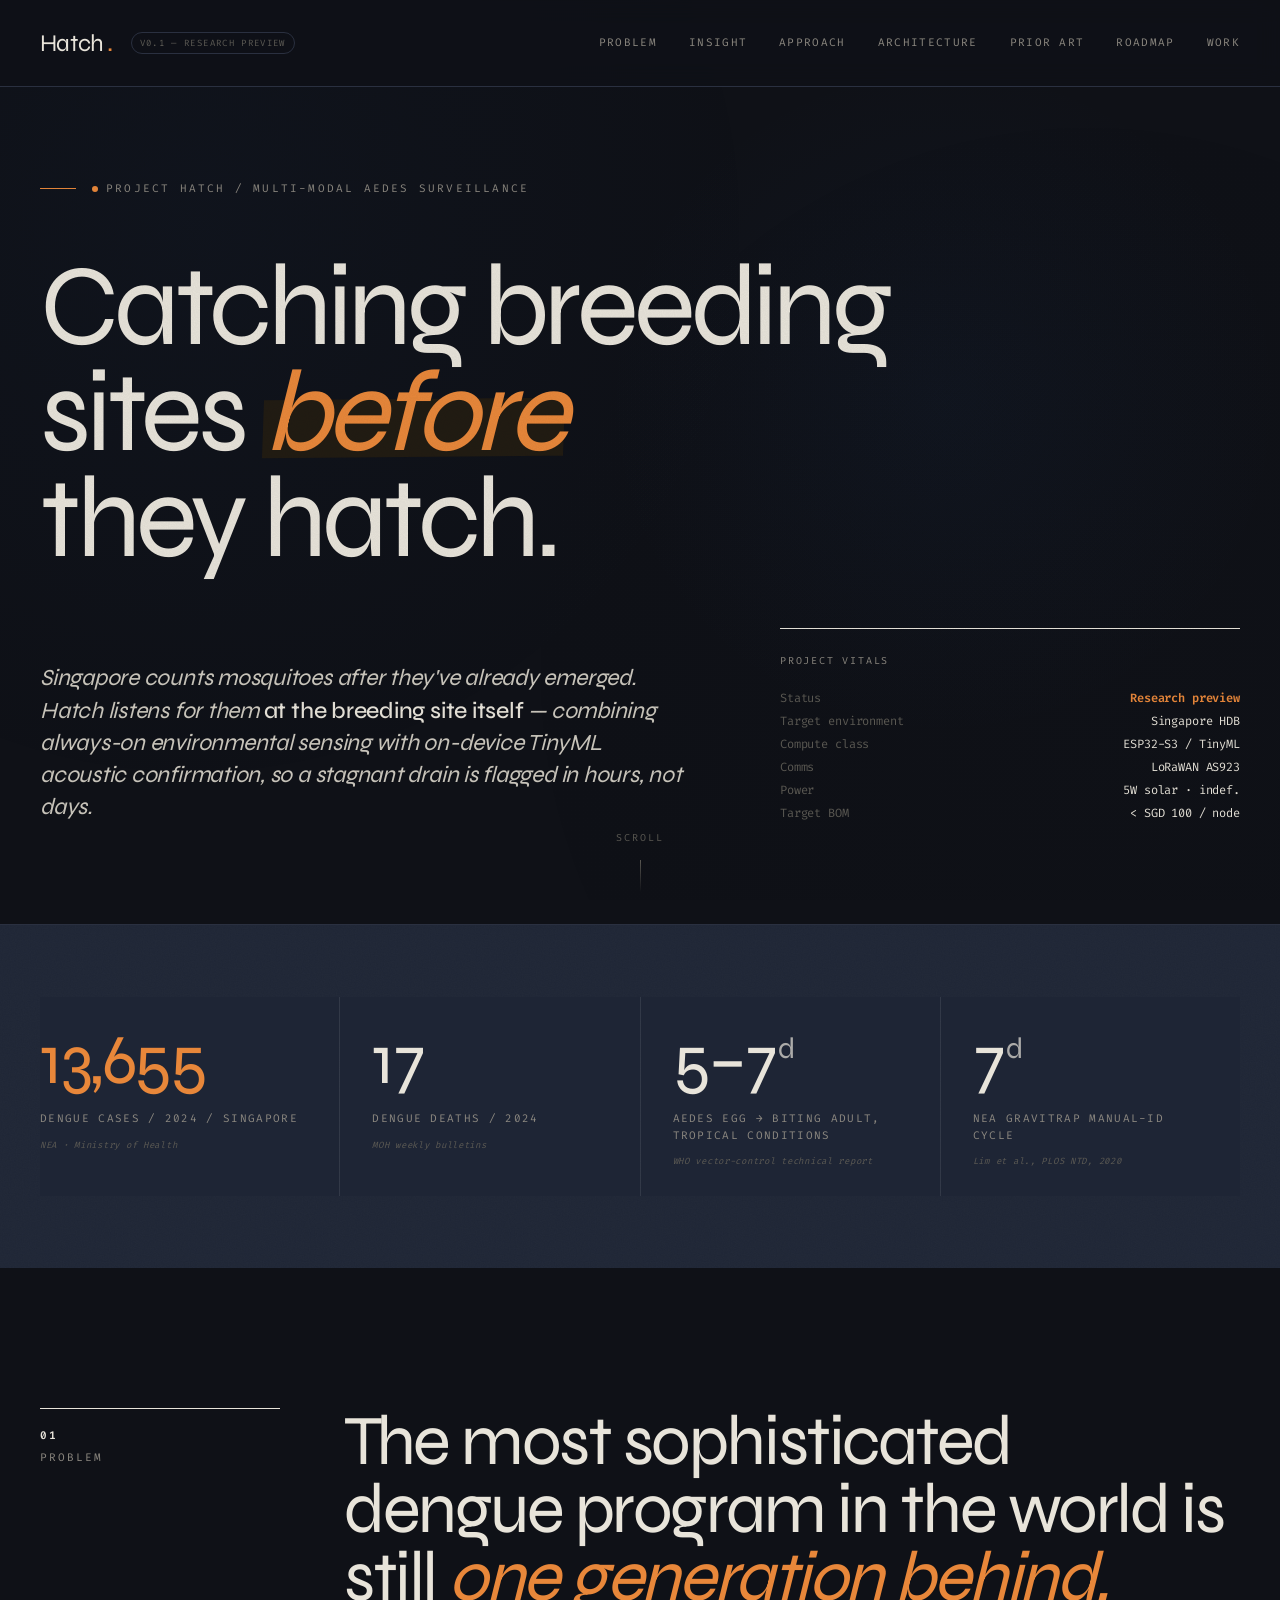
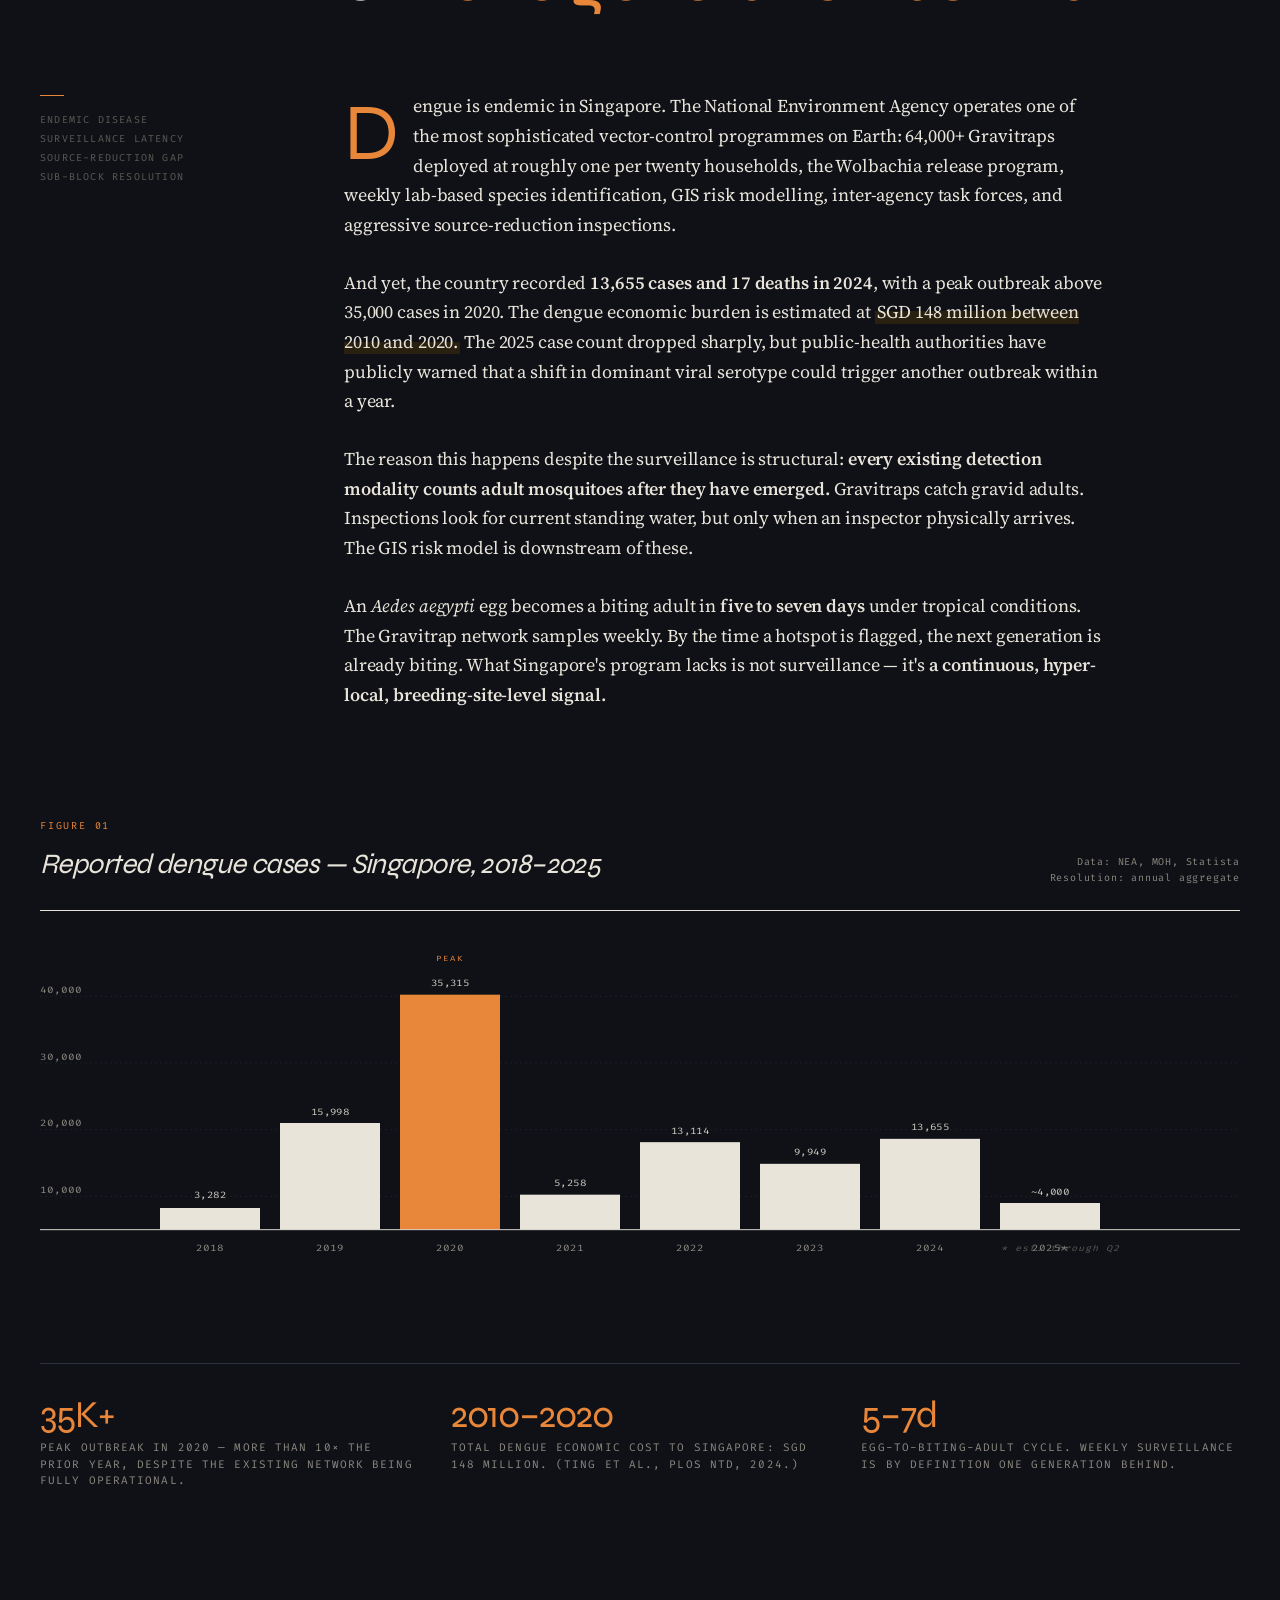
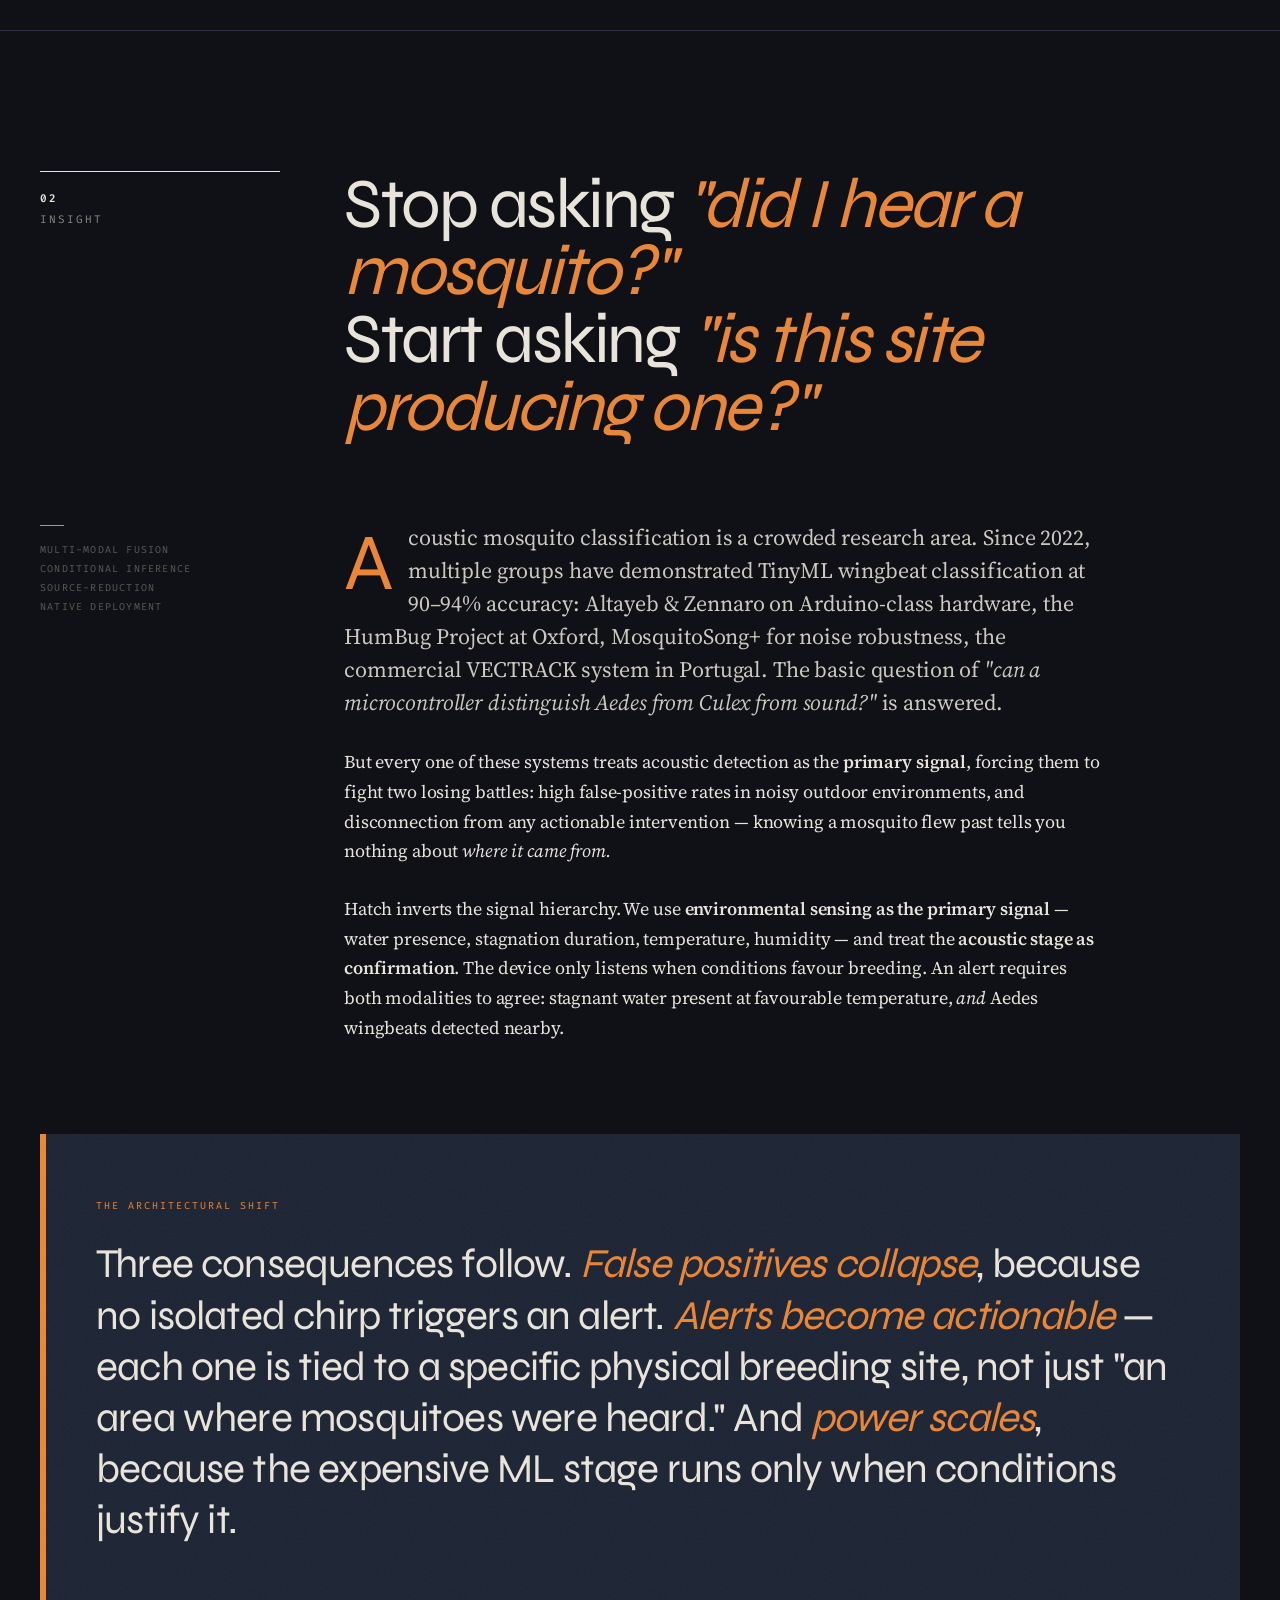
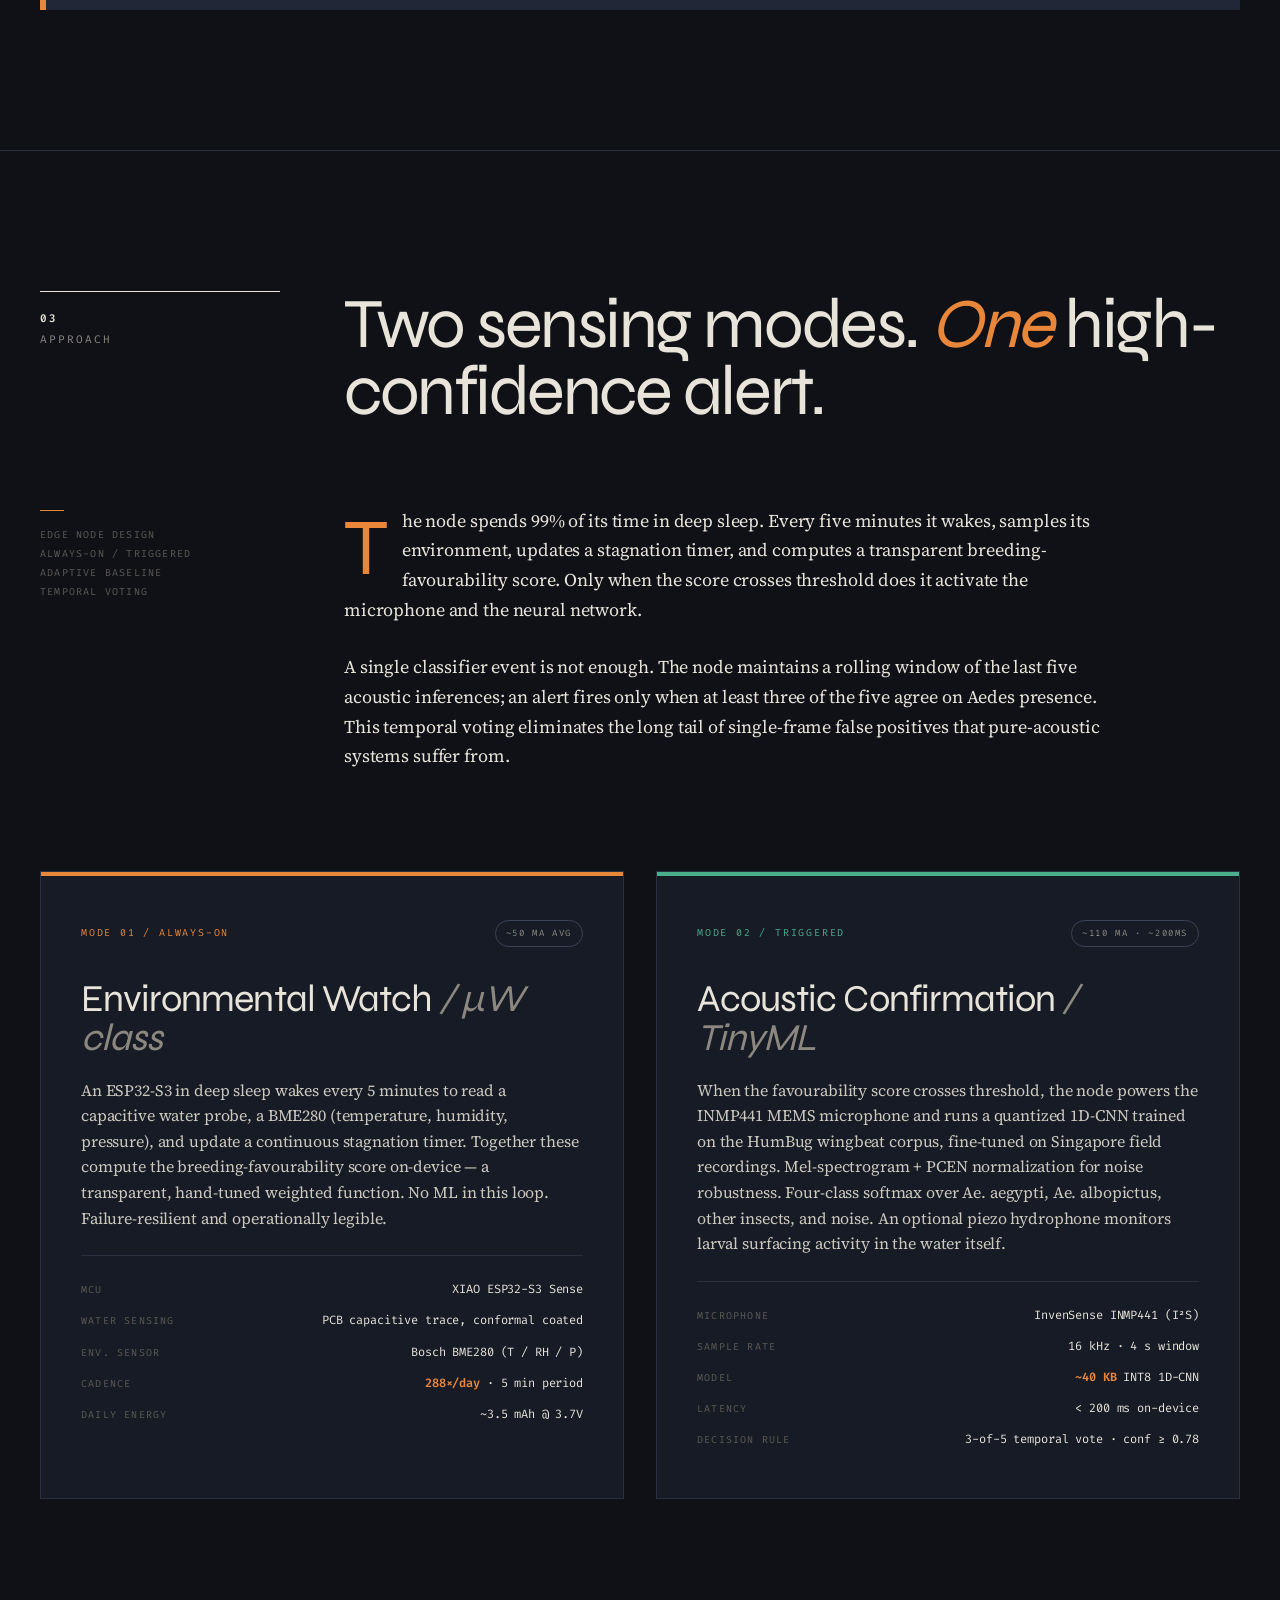
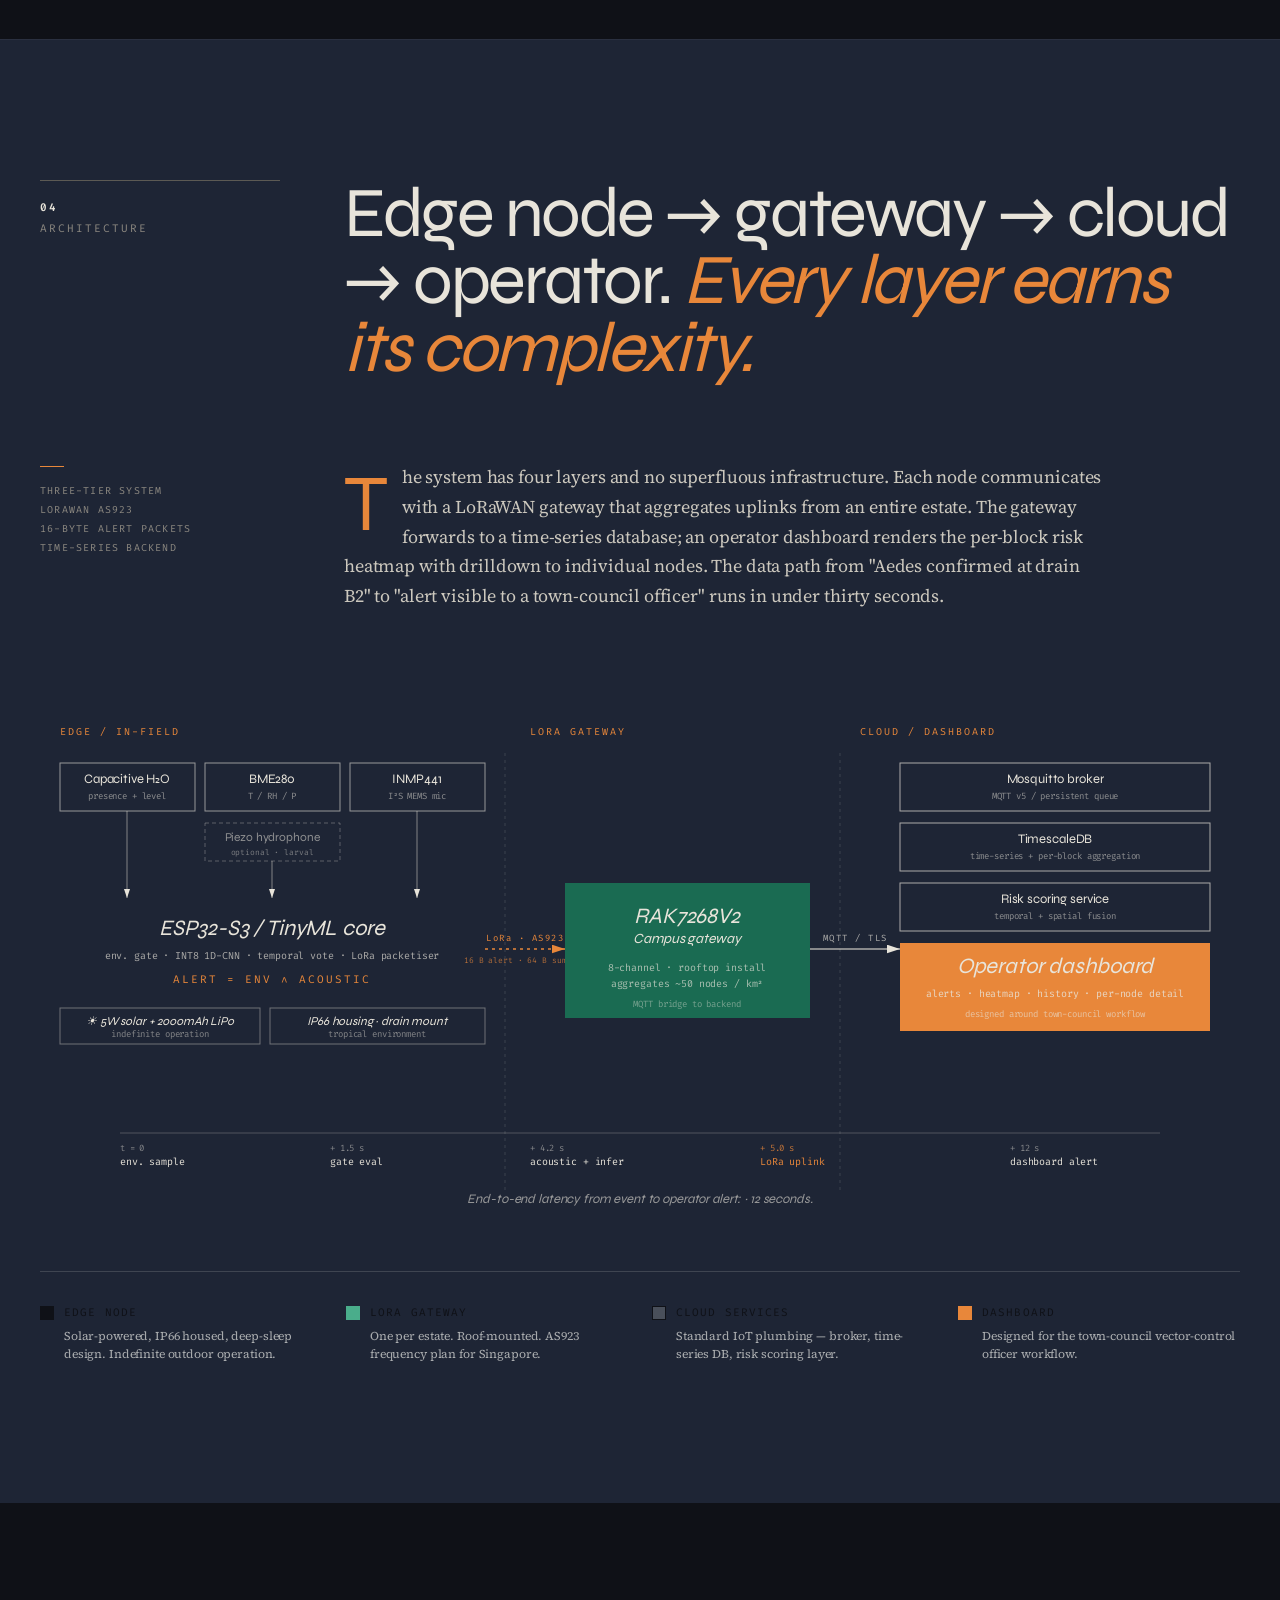
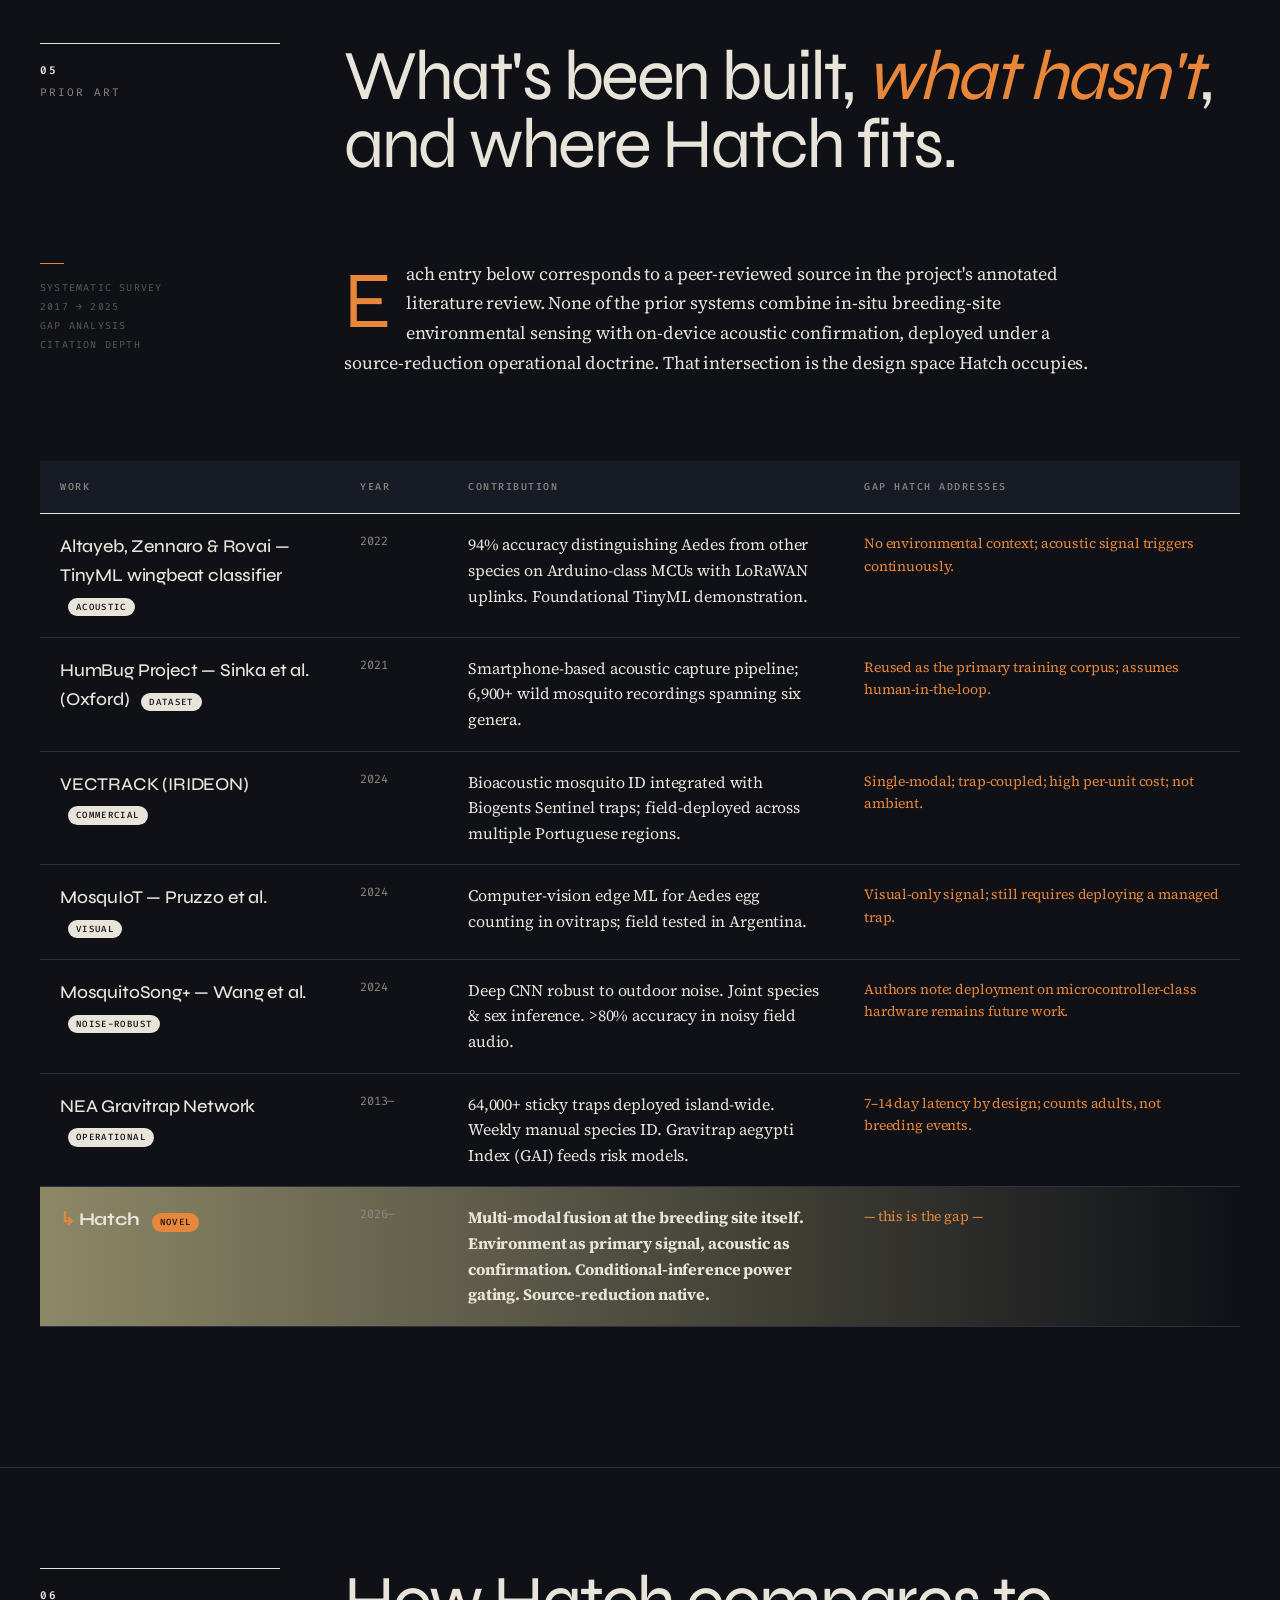
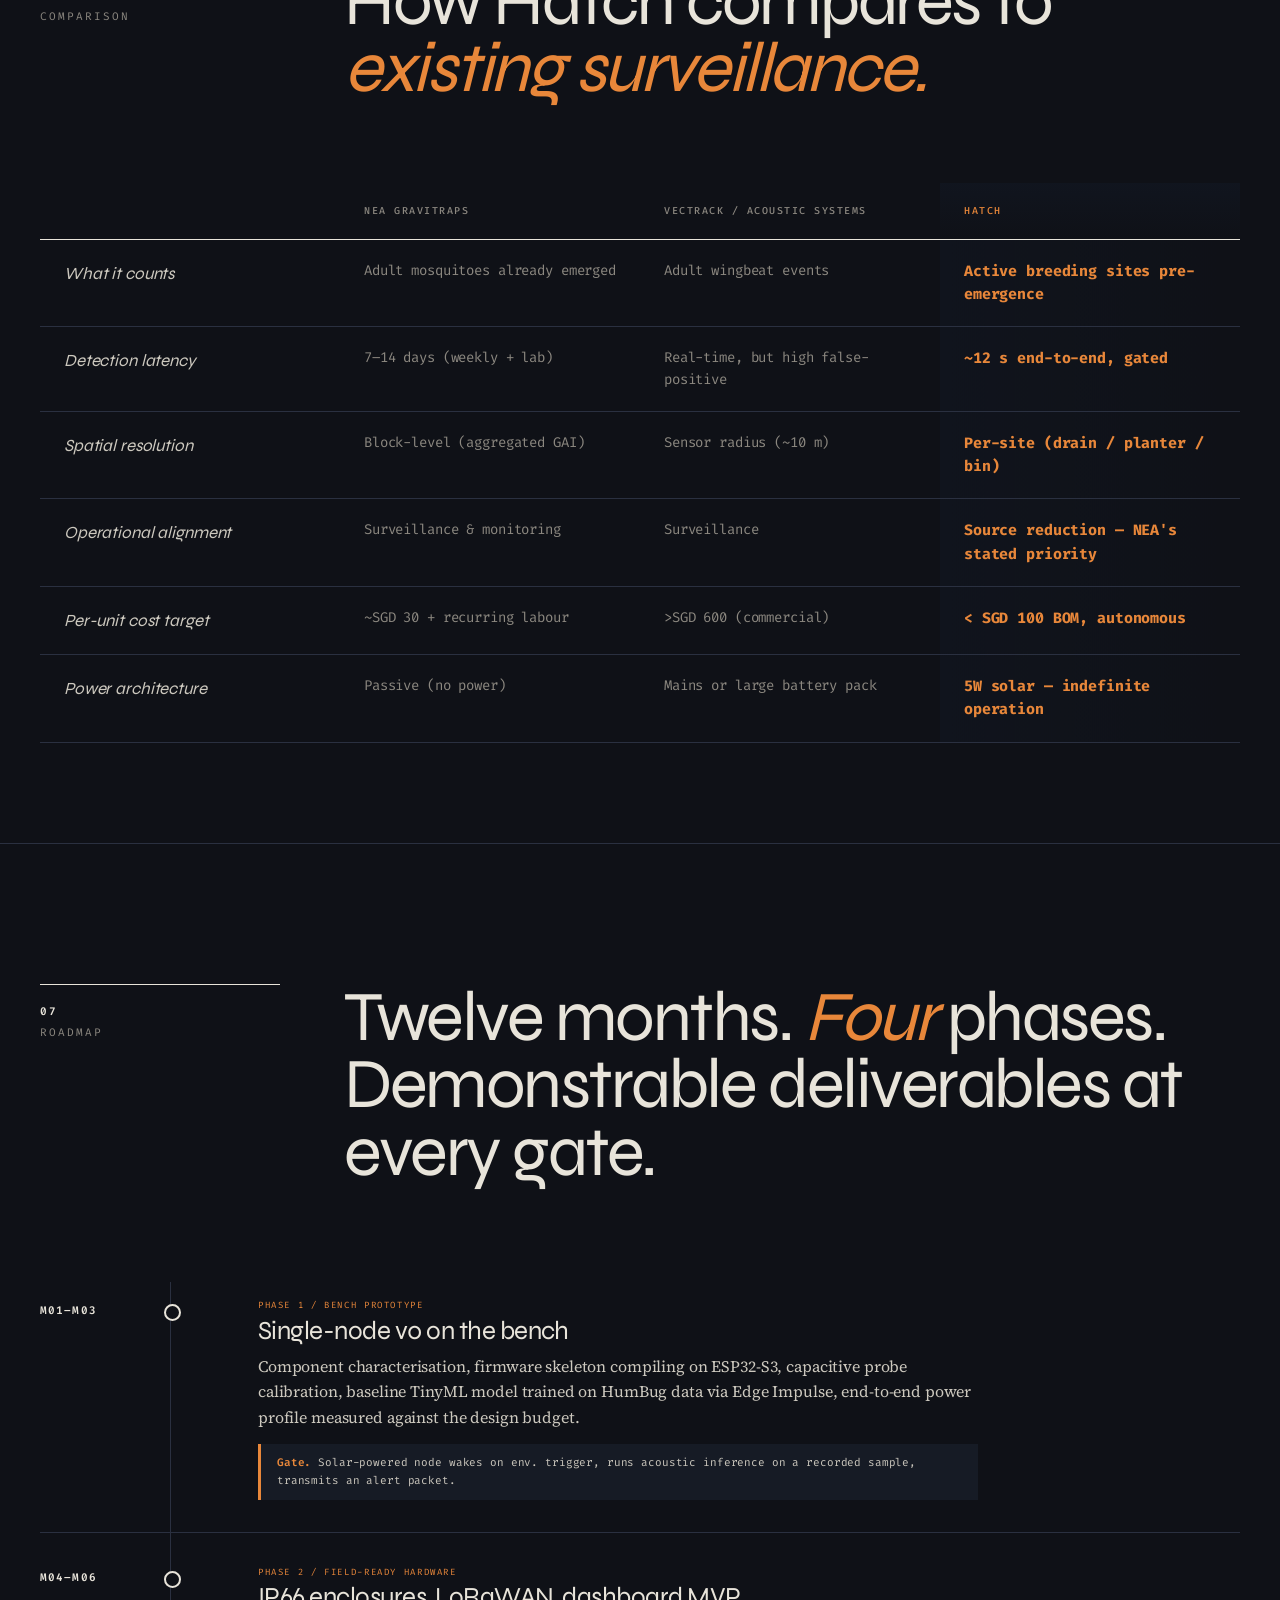
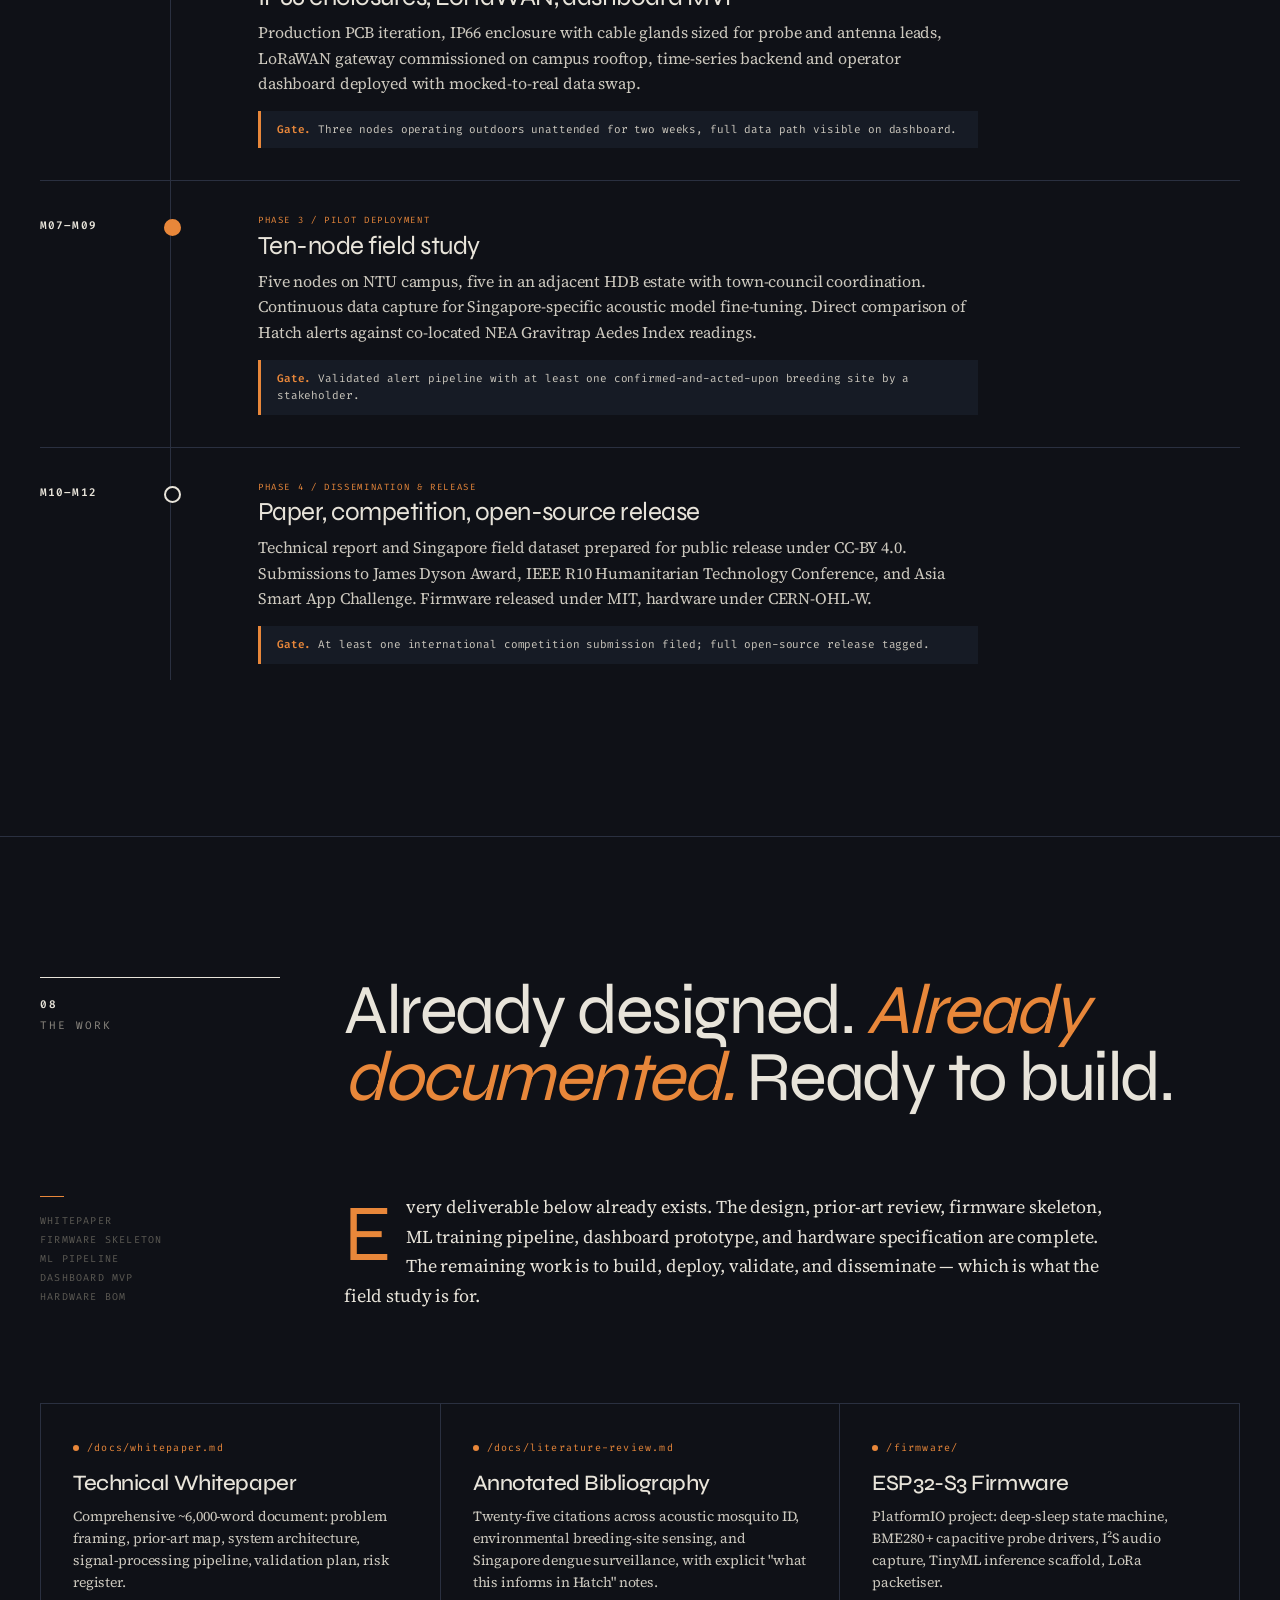
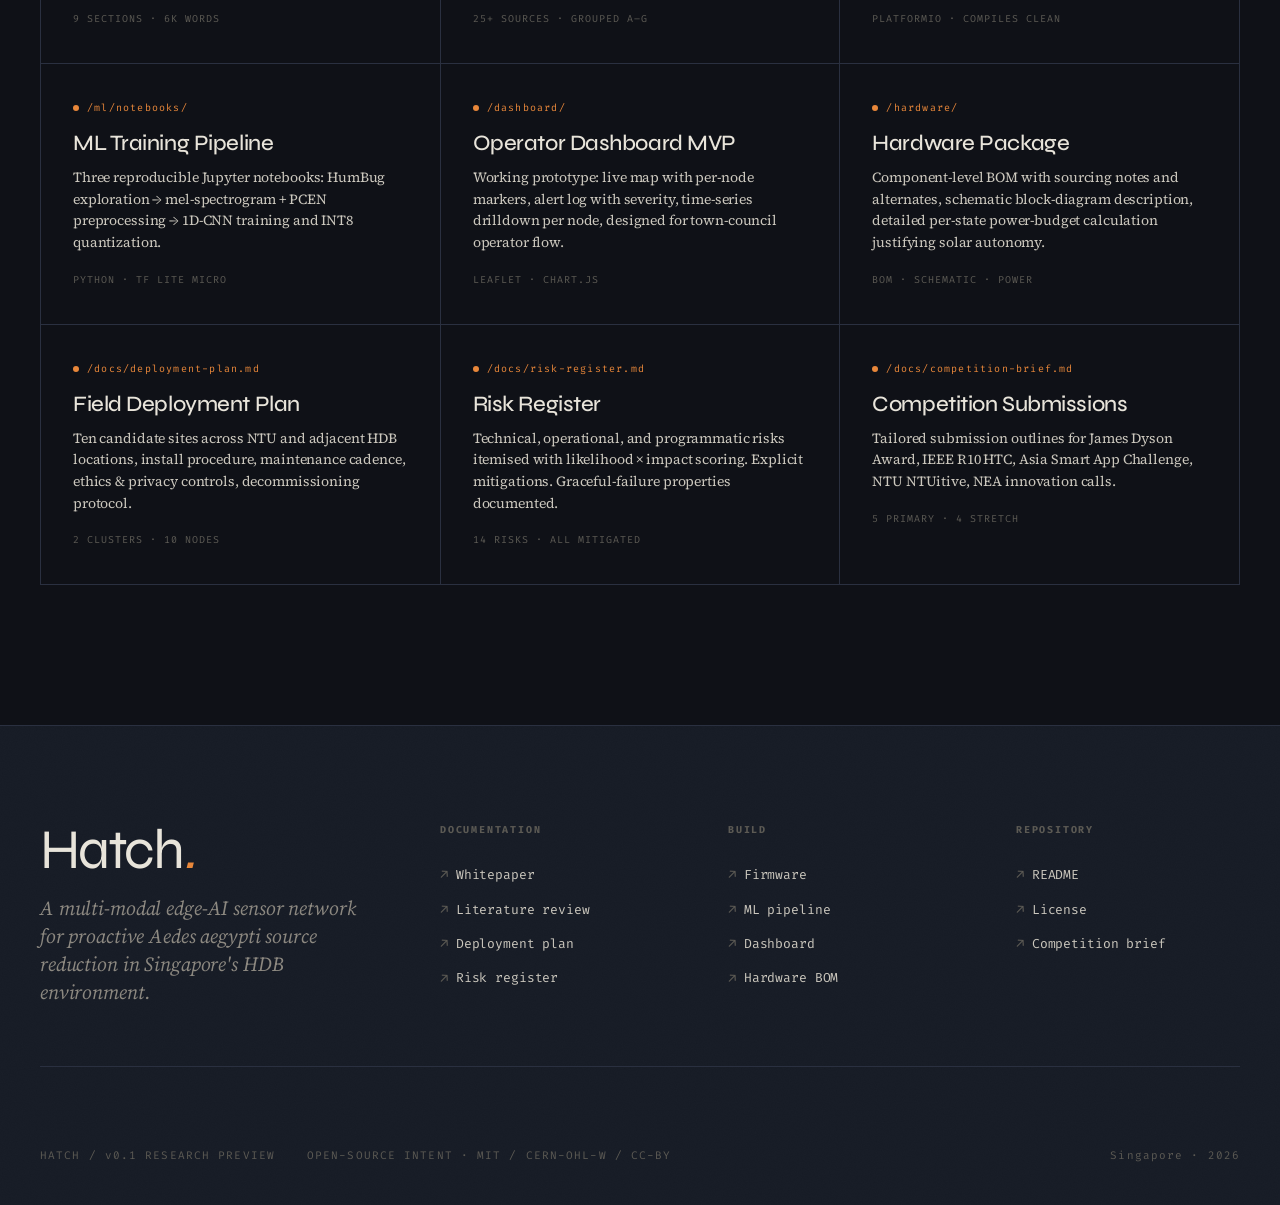
==== index.html @ 124af7c7 "Rename index (1).html to index.html" ====
<!DOCTYPE html>
<html lang="en">
<head>
<meta charset="UTF-8" />
<meta name="viewport" content="width=device-width, initial-scale=1.0" />
<title>Hatch — Catching breeding sites before they hatch.</title>
<meta name="description" content="A multi-modal edge-AI sensor network for proactive Aedes aegypti breeding-site detection in Singapore's HDB environment." />

<link rel="preconnect" href="https://fonts.googleapis.com">
<link rel="preconnect" href="https://fonts.gstatic.com" crossorigin>
<link href="https://fonts.googleapis.com/css2?family=Syne:wght@400;500;600;700;800&family=Source+Serif+4:ital,opsz,wght@0,8..60,300;0,8..60,400;0,8..60,600;1,8..60,300;1,8..60,400&family=Fira+Code:wght@400;500;600&display=swap" rel="stylesheet">

<style>
:root {
  --paper:      #0f1117;
  --paper-2:    #161b25;
  --paper-3:    #1e2535;
  --ink:        #e8e4da;
  --ink-2:      #ccc8be;
  --ink-3:      #8c8880;
  --ink-4:      #5c5a54;
  --rule:       #2a3040;
  --rule-2:     #3a4355;
  --accent:     #e8873a;          /* amber-orange */
  --accent-2:   #4aad8b;          /* muted teal */
  --amber:      #e8873a;
  --highlight:  #2a2010;
  --max:        1320px;
}

* { box-sizing: border-box; margin: 0; padding: 0; }
*:focus-visible { outline: 2px solid var(--accent); outline-offset: 4px; }

html { scroll-behavior: smooth; }

body {
  background: var(--paper);
  color: var(--ink);
  font-family: 'Source Serif 4', Georgia, serif;
  font-weight: 400;
  font-size: 16px;
  line-height: 1.6;
  letter-spacing: -0.008em;
  -webkit-font-smoothing: antialiased;
  position: relative;
  overflow-x: hidden;
}

/* paper grain + soft warm vignette */
body::before {
  content: "";
  position: fixed;
  inset: 0;
  background-image:
    radial-gradient(circle at 15% 25%, rgba(42,92,170,0.04) 0%, transparent 45%),
    radial-gradient(circle at 85% 75%, rgba(20,20,20,0.04) 0%, transparent 45%);
  pointer-events: none;
  z-index: 1;
}
body::after {
  content: "";
  position: fixed;
  inset: 0;
  background-image: url("data:image/svg+xml;utf8,<svg xmlns='http://www.w3.org/2000/svg' width='240' height='240'><filter id='n'><feTurbulence type='fractalNoise' baseFrequency='0.92' numOctaves='2' seed='9'/><feColorMatrix values='0 0 0 0 0 0 0 0 0 0 0 0 0 0 0 0 0 0 0.09 0'/></filter><rect width='240' height='240' filter='url(%23n)'/></svg>");
  pointer-events: none;
  z-index: 2;
  opacity: 0.55;
  mix-blend-mode: multiply;
}

main, header, footer { position: relative; z-index: 3; }

h1, h2, h3, h4 {
  font-family: 'Syne', sans-serif;
  font-weight: 400;
  letter-spacing: -0.025em;
  line-height: 1.04;
  color: var(--ink);
  
}

a { color: inherit; text-decoration-color: var(--rule-2); text-underline-offset: 4px; text-decoration-thickness: 1px; transition: text-decoration-color 0.15s; }
a:hover { text-decoration-color: var(--accent); }

.mono { font-family: 'Fira Code', monospace; font-size: 0.85em; letter-spacing: 0; }

.container { max-width: var(--max); margin: 0 auto; padding: 0 40px; }

/* ============================================================
   TOP NAVIGATION
============================================================ */
.topbar {
  padding: 22px 0;
  position: fixed;
  top: 0;
  left: 0; right: 0;
  z-index: 50;
  background: rgba(15, 17, 23, 0.92);
  backdrop-filter: blur(12px) saturate(140%);
  border-bottom: 1px solid var(--rule);
  transition: padding 0.3s ease;
}
.topbar.scrolled { padding: 14px 0; }

.topbar-inner {
  display: flex; align-items: center; justify-content: space-between;
}
.brand {
  font-family: 'Syne', sans-serif;
  font-size: 24px;
  font-weight: 400;
  letter-spacing: -0.03em;
  
  display: flex; align-items: baseline; gap: 4px;
}
.brand .dot { color: var(--accent); font-size: 1.1em; }
.brand .v {
  font-family: 'Fira Code', monospace;
  font-size: 9px;
  letter-spacing: 0.15em;
  text-transform: uppercase;
  color: var(--ink-4);
  margin-left: 14px;
  padding: 3px 8px;
  border: 1px solid var(--rule);
  border-radius: 100px;
  align-self: center;
}
.topnav { display: flex; gap: 32px; font-family: 'Fira Code', monospace; font-size: 11px; letter-spacing: 0.12em; text-transform: uppercase; }
.topnav a { color: var(--ink-3); text-decoration: none; transition: color 0.15s; }
.topnav a:hover { color: var(--accent); }

/* ============================================================
   HERO
============================================================ */
.hero {
  padding: 180px 0 100px;
  position: relative;
  border-bottom: 1px solid var(--rule);
  overflow: hidden;
}

.hero::before {
  content: "";
  position: absolute;
  top: 0; right: -5%;
  width: 800px; height: 800px;
  background: radial-gradient(circle, rgba(42,92,170,0.06) 0%, transparent 60%);
  pointer-events: none;
  z-index: 0;
}

.hero-grid {
  position: relative;
  z-index: 2;
}

.hero-eyebrow {
  font-family: 'Fira Code', monospace;
  font-size: 11px;
  letter-spacing: 0.2em;
  text-transform: uppercase;
  color: var(--ink-3);
  margin-bottom: 56px;
  display: flex;
  align-items: center;
  gap: 16px;
  animation: fadeUp 1s ease-out both;
}
.hero-eyebrow::before {
  content: "";
  width: 36px; height: 1px;
  background: var(--accent);
}
.hero-eyebrow .pulse {
  width: 6px; height: 6px;
  background: var(--accent);
  border-radius: 50%;
  margin-right: -8px;
  animation: pulse 2s infinite;
}
@keyframes pulse {
  0%, 100% { opacity: 1; transform: scale(1); }
  50% { opacity: 0.4; transform: scale(0.7); }
}

.hero h1 {
  font-size: clamp(56px, 9vw, 148px);
  font-weight: 300;
  letter-spacing: -0.045em;
  line-height: 0.92;
  margin-bottom: 56px;
  max-width: 1200px;
  
  animation: fadeUp 1s ease-out 0.1s both;
}
.hero h1 em {
  font-style: italic;
  font-weight: 300;
  color: var(--accent);
  
}
.hero h1 .underline {
  position: relative;
  display: inline-block;
}
.hero h1 .underline::after {
  content: "";
  position: absolute;
  bottom: 0.08em;
  left: 0; right: 0;
  height: 0.5em;
  background: var(--highlight);
  z-index: -1;
  opacity: 0.7;
  transform: skew(-2deg, -0.5deg);
}

.hero-body {
  display: grid;
  grid-template-columns: 1.4fr 1fr;
  gap: 96px;
  align-items: end;
  animation: fadeUp 1s ease-out 0.25s both;
}

.hero-lede {
  font-family: 'Syne', sans-serif;
  font-size: clamp(20px, 1.8vw, 26px);
  line-height: 1.4;
  font-weight: 300;
  font-style: italic;
  color: var(--ink-2);
  max-width: 660px;
  letter-spacing: -0.01em;
  
}
.hero-lede strong { font-style: normal; font-weight: 500; color: var(--ink); }

.hero-vitals {
  border-top: 1px solid var(--ink);
  padding-top: 24px;
}
.hero-vitals .vital-title {
  font-family: 'Fira Code', monospace;
  font-size: 10px;
  letter-spacing: 0.18em;
  text-transform: uppercase;
  color: var(--ink-3);
  margin-bottom: 20px;
}
.hero-vitals .vital-grid {
  display: grid;
  grid-template-columns: 1fr 1fr;
  gap: 4px 32px;
  font-family: 'Fira Code', monospace;
  font-size: 12px;
  color: var(--ink-2);
}
.hero-vitals .vital-grid .label { color: var(--ink-4); }
.hero-vitals .vital-grid .value { color: var(--ink); text-align: right; }
.hero-vitals .vital-grid .value em { color: var(--accent); font-style: normal; font-weight: 600; }

/* Animated heading reveal */
@keyframes fadeUp {
  from { opacity: 0; transform: translateY(28px); }
  to { opacity: 1; transform: translateY(0); }
}

/* Scroll cue */
.scroll-cue {
  position: absolute;
  bottom: 32px;
  left: 50%;
  transform: translateX(-50%);
  font-family: 'Fira Code', monospace;
  font-size: 10px;
  letter-spacing: 0.2em;
  text-transform: uppercase;
  color: var(--ink-4);
  display: flex;
  flex-direction: column;
  align-items: center;
  gap: 14px;
  animation: fadeIn 1s ease-out 1.5s both;
}
.scroll-cue::after {
  content: "";
  width: 1px;
  height: 32px;
  background: linear-gradient(to bottom, var(--ink-4), transparent);
  animation: scrollPulse 2s ease-in-out infinite;
}
@keyframes scrollPulse {
  0%, 100% { opacity: 0.4; transform: scaleY(0.7); transform-origin: top; }
  50% { opacity: 1; transform: scaleY(1); }
}
@keyframes fadeIn {
  from { opacity: 0; }
  to { opacity: 1; }
}

/* ============================================================
   STATS RIBBON
============================================================ */
.stats-ribbon {
  background: var(--paper-3);
  color: var(--ink);
  padding: 72px 0;
  position: relative;
  overflow: hidden;
}
.stats-ribbon::before {
  content: "";
  position: absolute;
  inset: 0;
  background-image: url("data:image/svg+xml;utf8,<svg xmlns='http://www.w3.org/2000/svg' width='200' height='200'><filter id='n'><feTurbulence type='fractalNoise' baseFrequency='0.85' numOctaves='2' seed='2'/><feColorMatrix values='0 0 0 0 1 0 0 0 0 1 0 0 0 0 1 0 0 0 0.04 0'/></filter><rect width='200' height='200' filter='url(%23n)'/></svg>");
  opacity: 0.6;
  pointer-events: none;
}
.stats-ribbon .container { position: relative; }

.stats-row {
  display: grid;
  grid-template-columns: repeat(4, 1fr);
  gap: 1px;
  background: rgba(255,255,255,0.08);
}
.stat-cell {
  background: var(--paper-3);
  padding: 28px 28px 28px 0;
  display: flex;
  flex-direction: column;
  gap: 4px;
}
.stat-cell:not(:first-child) { padding-left: 32px; }
.stat-num {
  font-family: 'Syne', sans-serif;
  font-weight: 300;
  font-size: clamp(48px, 5.5vw, 76px);
  line-height: 1;
  letter-spacing: -0.035em;
  color: var(--ink);
  
}
.stat-num .unit {
  font-size: 0.42em;
  vertical-align: super;
  opacity: 0.7;
  margin-left: 4px;
  letter-spacing: 0;
}
.stat-num.accent { color: var(--accent); }
.stat-label {
  font-family: 'Fira Code', monospace;
  font-size: 11px;
  letter-spacing: 0.12em;
  text-transform: uppercase;
  color: var(--ink-3);
  margin-top: 12px;
  line-height: 1.5;
}
.stat-source {
  font-family: 'Fira Code', monospace;
  font-size: 9px;
  letter-spacing: 0.08em;
  color: var(--ink-4);
  margin-top: 6px;
  font-style: italic;
}

/* ============================================================
   SECTION BASE
============================================================ */
section.content { padding: 140px 0; border-bottom: 1px solid var(--rule); position: relative; }
section.content.tight { padding: 100px 0; }
section.dark { background: var(--paper-3); color: var(--ink); border-bottom: none; }
section.dark h1, section.dark h2, section.dark h3 { color: var(--ink); }
section.dark .aside { color: var(--ink-3); }
section.dark a { color: var(--ink); }

.section-head {
  display: grid;
  grid-template-columns: 240px 1fr;
  gap: 64px;
  margin-bottom: 80px;
  align-items: start;
}
.section-num {
  font-family: 'Fira Code', monospace;
  font-size: 11px;
  letter-spacing: 0.18em;
  text-transform: uppercase;
  color: var(--ink-3);
  padding-top: 18px;
  border-top: 1px solid var(--ink);
  display: flex;
  flex-direction: column;
  gap: 4px;
}
.section-num .id { color: var(--ink); font-weight: 600; }
section.dark .section-num { color: var(--ink-3); border-top-color: var(--ink-4); }
section.dark .section-num .id { color: var(--ink); }

.section-head h2 {
  font-size: clamp(42px, 5.5vw, 84px);
  font-weight: 300;
  letter-spacing: -0.035em;
  line-height: 0.96;
  max-width: 1100px;
  
}
.section-head h2 em {
  font-style: italic;
  color: var(--accent);
  font-weight: 300;
  
}

.section-body {
  display: grid;
  grid-template-columns: 240px 1fr;
  gap: 64px;
}
.aside {
  font-family: 'Fira Code', monospace;
  font-size: 10px;
  letter-spacing: 0.12em;
  text-transform: uppercase;
  color: var(--ink-4);
  line-height: 1.9;
  padding-top: 4px;
}
.aside-divider {
  width: 24px;
  height: 1px;
  background: var(--accent);
  margin: 0 0 14px;
}
.body { max-width: 760px; }
.body p { margin-bottom: 28px; font-size: 18px; line-height: 1.65; }
.body p.lede { font-size: 22px; line-height: 1.5; color: var(--ink-2); font-weight: 400; }
.body p strong { font-weight: 600; color: var(--ink); }
.body p mark {
  background: linear-gradient(180deg, transparent 50%, var(--highlight) 50%);
  padding: 0 2px;
  color: var(--ink);
}
section.dark .body p { color: var(--ink-2); }
section.dark .body p strong { color: var(--ink); }

/* Drop cap */
.body > p:first-of-type::first-letter {
  font-family: 'Syne', sans-serif;
  font-size: 80px;
  font-weight: 300;
  float: left;
  line-height: 0.85;
  margin: 8px 14px -4px 0;
  color: var(--accent);
  
}
section.dark .body > p:first-of-type::first-letter { color: var(--accent); }

/* ============================================================
   DENGUE CHART (PROBLEM SECTION)
============================================================ */
.chart-figure {
  margin-top: 80px;
  position: relative;
}
.chart-header {
  display: flex;
  justify-content: space-between;
  align-items: flex-end;
  padding-bottom: 24px;
  border-bottom: 1px solid var(--ink);
  margin-bottom: 32px;
}
.chart-title-block .fig-id {
  font-family: 'Fira Code', monospace;
  font-size: 10px;
  letter-spacing: 0.18em;
  text-transform: uppercase;
  color: var(--accent);
  margin-bottom: 8px;
}
.chart-title-block .fig-title {
  font-family: 'Syne', sans-serif;
  font-size: 28px;
  font-weight: 400;
  letter-spacing: -0.02em;
  font-style: italic;
}
.chart-meta {
  font-family: 'Fira Code', monospace;
  font-size: 10px;
  letter-spacing: 0.08em;
  color: var(--ink-3);
  text-align: right;
  line-height: 1.6;
}

.dengue-chart {
  position: relative;
  height: 380px;
  padding: 20px 0 60px;
}
.dengue-svg {
  width: 100%;
  height: 100%;
  overflow: visible;
}
.bar-rect {
  fill: var(--ink);
  transition: fill 0.2s;
  cursor: pointer;
}
.bar-rect.peak { fill: var(--accent); }
.bar-rect:hover { fill: var(--accent-2); }
.bar-label {
  font-family: 'Fira Code', monospace;
  font-size: 11px;
  fill: var(--ink-2);
  text-anchor: middle;
}
.bar-year {
  font-family: 'Fira Code', monospace;
  font-size: 11px;
  fill: var(--ink-3);
  text-anchor: middle;
  letter-spacing: 0.05em;
}
.bar-callout {
  font-family: 'Fira Code', monospace;
  font-size: 10px;
  fill: var(--accent);
  text-anchor: middle;
  letter-spacing: 0.15em;
}
.axis-line { stroke: var(--ink); stroke-width: 1; }
.gridline { stroke: var(--rule); stroke-width: 0.5; stroke-dasharray: 2,3; }

.chart-annotations {
  margin-top: 40px;
  display: grid;
  grid-template-columns: repeat(3, 1fr);
  gap: 32px;
  padding-top: 32px;
  border-top: 1px solid var(--rule);
}
.annotation .ann-num {
  font-family: 'Syne', sans-serif;
  font-size: 38px;
  font-weight: 300;
  color: var(--accent);
  letter-spacing: -0.03em;
  line-height: 1;
  margin-bottom: 6px;
  
}
.annotation .ann-label {
  font-family: 'Fira Code', monospace;
  font-size: 11px;
  letter-spacing: 0.1em;
  text-transform: uppercase;
  color: var(--ink-3);
  line-height: 1.5;
}

/* ============================================================
   THE INSIGHT — CALLOUT
============================================================ */
.callout-box {
  margin-top: 64px;
  padding: 64px 56px;
  background: var(--paper-3);
  color: var(--ink);
  position: relative;
  overflow: hidden;
}
.callout-box::before {
  content: "";
  position: absolute;
  top: 0; left: 0;
  width: 6px; height: 100%;
  background: var(--accent);
}
.callout-box::after {
  content: "";
  position: absolute;
  inset: 0;
  background-image: url("data:image/svg+xml;utf8,<svg xmlns='http://www.w3.org/2000/svg' width='200' height='200'><filter id='n'><feTurbulence type='fractalNoise' baseFrequency='0.85' numOctaves='2' seed='5'/><feColorMatrix values='0 0 0 0 1 0 0 0 0 1 0 0 0 0 1 0 0 0 0.03 0'/></filter><rect width='200' height='200' filter='url(%23n)'/></svg>");
  opacity: 0.5;
  pointer-events: none;
}
.callout-box .callout-eyebrow {
  font-family: 'Fira Code', monospace;
  font-size: 10px;
  letter-spacing: 0.2em;
  text-transform: uppercase;
  color: var(--accent);
  margin-bottom: 24px;
  position: relative; z-index: 2;
}
.callout-box .callout-text {
  font-family: 'Syne', sans-serif;
  font-size: clamp(28px, 3.2vw, 44px);
  font-weight: 300;
  line-height: 1.25;
  letter-spacing: -0.02em;
  color: var(--ink);
  position: relative; z-index: 2;
  max-width: 1100px;
}
.callout-box .callout-text em {
  font-style: italic;
  color: var(--accent);
  font-weight: 300;
}

/* ============================================================
   APPROACH — TWO-MODE GRID
============================================================ */
.approach-modes {
  display: grid;
  grid-template-columns: 1fr 1fr;
  gap: 32px;
  margin-top: 72px;
}
.mode-card {
  position: relative;
  padding: 48px 40px;
  background: var(--paper-2);
  border: 1px solid var(--rule);
  transition: transform 0.3s, box-shadow 0.3s;
}
.mode-card::before {
  content: "";
  position: absolute;
  top: 0; left: 0;
  width: 100%; height: 4px;
  background: var(--accent);
}
.mode-card.alt::before { background: var(--accent-2); }
.mode-card:hover { transform: translateY(-4px); box-shadow: 0 24px 48px -16px rgba(10,12,10,0.12); }

.mode-tag {
  display: flex;
  justify-content: space-between;
  align-items: center;
  margin-bottom: 32px;
}
.mode-id {
  font-family: 'Fira Code', monospace;
  font-size: 10px;
  letter-spacing: 0.18em;
  text-transform: uppercase;
  color: var(--accent);
}
.mode-card.alt .mode-id { color: var(--accent-2); }
.mode-state {
  font-family: 'Fira Code', monospace;
  font-size: 9px;
  letter-spacing: 0.18em;
  text-transform: uppercase;
  color: var(--ink-3);
  padding: 5px 10px;
  border: 1px solid var(--rule-2);
  border-radius: 100px;
}

.mode-card h3 {
  font-size: clamp(28px, 3vw, 38px);
  font-weight: 400;
  letter-spacing: -0.025em;
  margin-bottom: 20px;
  
}
.mode-card h3 em { font-style: italic; color: var(--ink-3); font-weight: 300;  }

.mode-card p { font-size: 16px; color: var(--ink-2); margin-bottom: 24px; line-height: 1.6; }

.mode-specs {
  border-top: 1px solid var(--rule);
  padding-top: 24px;
  display: flex;
  flex-direction: column;
  gap: 12px;
}
.spec-row {
  display: grid;
  grid-template-columns: auto 1fr;
  gap: 20px;
  align-items: baseline;
}
.spec-key {
  font-family: 'Fira Code', monospace;
  font-size: 10px;
  letter-spacing: 0.12em;
  text-transform: uppercase;
  color: var(--ink-4);
}
.spec-val {
  font-family: 'Fira Code', monospace;
  font-size: 12px;
  color: var(--ink);
  text-align: right;
}
.spec-val .em { color: var(--accent); font-weight: 600; }

/* ============================================================
   ARCHITECTURE DIAGRAM (DARK SECTION)
============================================================ */
.arch-figure {
  margin-top: 64px;
  position: relative;
}
.arch-figure svg {
  width: 100%;
  height: auto;
  display: block;
}

.arch-legend {
  margin-top: 48px;
  display: grid;
  grid-template-columns: repeat(4, 1fr);
  gap: 24px;
  padding-top: 32px;
  border-top: 1px solid rgba(245, 244, 240, 0.15);
}
.legend-item {
  display: flex;
  flex-direction: column;
  gap: 6px;
}
.legend-marker {
  display: flex;
  align-items: center;
  gap: 10px;
}
.legend-marker .swatch {
  width: 14px; height: 14px;
  flex-shrink: 0;
}
.legend-marker .swatch.edge { background: var(--paper); }
.legend-marker .swatch.gw   { background: var(--accent-2); }
.legend-marker .swatch.cloud { background: rgba(245, 244, 240, 0.2); border: 1px solid var(--paper); }
.legend-marker .swatch.alert { background: var(--accent); }
.legend-marker .label {
  font-family: 'Fira Code', monospace;
  font-size: 11px;
  letter-spacing: 0.1em;
  text-transform: uppercase;
  color: var(--paper);
}
.legend-item .desc {
  font-size: 12px;
  color: rgba(245, 244, 240, 0.65);
  line-height: 1.5;
  padding-left: 24px;
}

/* ============================================================
   PRIOR ART TABLE
============================================================ */
.prior-art {
  margin-top: 56px;
  overflow-x: auto;
}
.prior-art table {
  width: 100%;
  border-collapse: collapse;
  min-width: 900px;
}
.prior-art th, .prior-art td {
  text-align: left;
  padding: 18px 20px;
  border-bottom: 1px solid var(--rule);
  vertical-align: top;
}
.prior-art th {
  font-family: 'Fira Code', monospace;
  font-size: 10px;
  letter-spacing: 0.15em;
  text-transform: uppercase;
  color: var(--ink-3);
  border-bottom: 1.5px solid var(--ink);
  font-weight: 500;
  background: var(--paper-2);
}
.prior-art td.work {
  font-family: 'Syne', sans-serif;
  font-size: 18px;
  font-weight: 500;
  letter-spacing: -0.01em;
}
.prior-art td.year {
  font-family: 'Fira Code', monospace;
  font-size: 12px;
  color: var(--ink-3);
  white-space: nowrap;
}
.prior-art td.gap { color: var(--accent); font-size: 14px; }
.prior-art .pill {
  display: inline-block;
  padding: 2px 8px;
  background: var(--ink);
  color: var(--paper);
  font-family: 'Fira Code', monospace;
  font-size: 9px;
  letter-spacing: 0.15em;
  text-transform: uppercase;
  border-radius: 100px;
  margin-left: 8px;
}
.prior-art tr.featured {
  background: linear-gradient(90deg, rgba(244,233,168,0.55), transparent);
}
.prior-art tr.featured td.work::before {
  content: "↳ ";
  color: var(--accent);
  font-weight: 700;
}

/* ============================================================
   ROADMAP TIMELINE
============================================================ */
.timeline {
  margin-top: 64px;
  position: relative;
}
.timeline::before {
  content: "";
  position: absolute;
  left: 130px;
  top: 16px; bottom: 16px;
  width: 1px;
  background: var(--rule);
}
.tl-row {
  display: grid;
  grid-template-columns: 110px 60px 1fr;
  gap: 24px;
  padding: 32px 0;
  position: relative;
  align-items: start;
}
.tl-row:not(:last-child) { border-bottom: 1px solid var(--rule); }
.tl-row::before {
  content: "";
  position: absolute;
  left: 124px; top: 38px;
  width: 13px; height: 13px;
  background: var(--paper);
  border: 2px solid var(--ink);
  border-radius: 50%;
  z-index: 2;
}
.tl-row.featured::before { background: var(--accent); border-color: var(--accent); }

.tl-month {
  font-family: 'Fira Code', monospace;
  font-size: 11px;
  letter-spacing: 0.1em;
  text-transform: uppercase;
  color: var(--ink);
  font-weight: 600;
  padding-top: 4px;
}
.tl-phase {
  grid-column: 3;
  font-family: 'Fira Code', monospace;
  font-size: 9px;
  letter-spacing: 0.18em;
  text-transform: uppercase;
  color: var(--accent);
  margin-bottom: 4px;
}
.tl-row h4 {
  font-family: 'Syne', sans-serif;
  font-size: 26px;
  font-weight: 400;
  letter-spacing: -0.02em;
  margin-bottom: 10px;
  
}
.tl-row p { font-size: 16px; color: var(--ink-2); line-height: 1.6; max-width: 720px; }
.tl-gate {
  margin-top: 14px;
  padding: 10px 16px;
  background: var(--paper-2);
  border-left: 3px solid var(--accent);
  font-family: 'Fira Code', monospace;
  font-size: 11px;
  color: var(--ink-2);
  line-height: 1.6;
  max-width: 720px;
}
.tl-gate strong { color: var(--accent); font-weight: 600; }

/* ============================================================
   DELIVERABLES GRID
============================================================ */
.deliv-grid {
  display: grid;
  grid-template-columns: repeat(3, 1fr);
  gap: 1px;
  background: var(--rule);
  border: 1px solid var(--rule);
  margin-top: 64px;
}
.deliv {
  padding: 36px 32px;
  background: var(--paper);
  transition: background 0.2s;
  position: relative;
  cursor: default;
}
.deliv:hover { background: var(--paper-2); }
.deliv-path {
  font-family: 'Fira Code', monospace;
  font-size: 10px;
  letter-spacing: 0.12em;
  color: var(--accent);
  margin-bottom: 16px;
  display: flex;
  align-items: center;
  gap: 8px;
}
.deliv-path::before {
  content: "";
  width: 6px; height: 6px;
  background: var(--accent);
  border-radius: 50%;
}
.deliv h4 {
  font-family: 'Syne', sans-serif;
  font-size: 22px;
  font-weight: 500;
  letter-spacing: -0.02em;
  margin-bottom: 12px;
  
}
.deliv p { font-size: 14px; color: var(--ink-2); line-height: 1.55; }
.deliv .deliv-meta {
  margin-top: 18px;
  font-family: 'Fira Code', monospace;
  font-size: 10px;
  letter-spacing: 0.1em;
  text-transform: uppercase;
  color: var(--ink-4);
}

/* ============================================================
   COMPARISON TABLE
============================================================ */
.comparison {
  margin-top: 64px;
}
.comparison table {
  width: 100%;
  border-collapse: collapse;
}
.comparison th, .comparison td {
  padding: 20px 24px;
  text-align: left;
  vertical-align: top;
  border-bottom: 1px solid var(--rule);
}
.comparison th {
  font-family: 'Fira Code', monospace;
  font-size: 10px;
  letter-spacing: 0.15em;
  text-transform: uppercase;
  color: var(--ink-3);
  border-bottom: 1.5px solid var(--ink);
  font-weight: 500;
  width: 24%;
}
.comparison th.col-existing { color: var(--ink-3); }
.comparison th.col-hatch {
  color: var(--accent);
  background: linear-gradient(180deg, rgba(42, 92, 170, 0.05), transparent);
}
.comparison td:first-child {
  font-family: 'Syne', sans-serif;
  font-style: italic;
  font-weight: 400;
  font-size: 17px;
  color: var(--ink-2);
  width: 22%;
}
.comparison td.existing { color: var(--ink-3); font-size: 14px; font-family: 'Fira Code', monospace; line-height: 1.55; }
.comparison td.hatch {
  color: var(--ink);
  font-weight: 500;
  font-size: 15px;
  font-family: 'Fira Code', monospace;
  background: linear-gradient(90deg, rgba(42, 92, 170, 0.04), transparent);
  line-height: 1.55;
}
.comparison td.hatch strong { color: var(--accent); font-weight: 700; }

/* ============================================================
   FOOTER
============================================================ */
footer {
  background: var(--paper-2);
  color: var(--ink);
  padding: 96px 0 40px;
  position: relative;
}
footer::before {
  content: "";
  position: absolute;
  inset: 0;
  background-image: url("data:image/svg+xml;utf8,<svg xmlns='http://www.w3.org/2000/svg' width='200' height='200'><filter id='n'><feTurbulence type='fractalNoise' baseFrequency='0.85' numOctaves='2' seed='3'/><feColorMatrix values='0 0 0 0 1 0 0 0 0 1 0 0 0 0 1 0 0 0 0.03 0'/></filter><rect width='200' height='200' filter='url(%23n)'/></svg>");
  opacity: 0.5;
  pointer-events: none;
}
footer .container { position: relative; }
.footer-top {
  display: grid;
  grid-template-columns: 1.5fr 1fr 1fr 1fr;
  gap: 64px;
  margin-bottom: 80px;
  padding-bottom: 60px;
  border-bottom: 1px solid var(--rule);
}
.footer-brand {
  font-family: 'Syne', sans-serif;
  font-size: 56px;
  font-weight: 300;
  letter-spacing: -0.04em;
  line-height: 1;
  margin-bottom: 16px;
}
.footer-brand em { font-style: italic; color: var(--accent); font-weight: 300; }
.footer-tagline {
  font-family: 'Source Serif 4', Georgia, serif;
  font-style: italic;
  font-size: 20px;
  color: var(--ink-3);
  line-height: 1.4;
  max-width: 420px;
}
.footer-col h5 {
  font-family: 'Fira Code', monospace;
  font-size: 10px;
  letter-spacing: 0.18em;
  text-transform: uppercase;
  color: var(--ink-4);
  margin-bottom: 20px;
}
.footer-col ul { list-style: none; }
.footer-col li { padding: 6px 0; }
.footer-col a {
  font-family: 'Fira Code', monospace;
  font-size: 13px;
  color: var(--ink-2);
  text-decoration: none;
  display: flex;
  align-items: center;
  gap: 8px;
  transition: color 0.15s;
}
.footer-col a::before {
  content: "↗";
  color: var(--ink-4);
  font-size: 14px;
  transition: color 0.15s, transform 0.15s;
}
.footer-col a:hover { color: var(--accent); }
.footer-col a:hover::before { color: var(--accent); transform: translate(2px, -2px); }

.footer-bottom {
  display: flex;
  justify-content: space-between;
  align-items: center;
  font-family: 'Fira Code', monospace;
  font-size: 11px;
  letter-spacing: 0.1em;
  color: var(--ink-4);
}
.footer-bottom .meta-left { display: flex; gap: 32px; }

/* ============================================================
   RESPONSIVE
============================================================ */
@media (max-width: 1100px) {
  .container { padding: 0 32px; }
  .section-head, .section-body { grid-template-columns: 1fr; gap: 32px; }
  .approach-modes { grid-template-columns: 1fr; }
  .deliv-grid { grid-template-columns: 1fr 1fr; }
  .footer-top { grid-template-columns: 1fr 1fr; gap: 48px; }
  .stats-row { grid-template-columns: 1fr 1fr; gap: 1px; }
  .hero-body { grid-template-columns: 1fr; gap: 56px; }
  .chart-annotations { grid-template-columns: 1fr; gap: 20px; }
  .arch-legend { grid-template-columns: 1fr 1fr; }
}

@media (max-width: 700px) {
  .container { padding: 0 24px; }
  .topnav { display: none; }
  .topbar { padding: 16px 0; }
  .hero { padding: 130px 0 64px; }
  .hero h1 { font-size: clamp(40px, 10vw, 64px); }
  section.content { padding: 80px 0; }
  .stats-row { grid-template-columns: 1fr; }
  .deliv-grid { grid-template-columns: 1fr; }
  .footer-top { grid-template-columns: 1fr; gap: 40px; padding-bottom: 40px; margin-bottom: 40px; }
  .footer-bottom { flex-direction: column; gap: 14px; align-items: flex-start; }
  .timeline::before { left: 4px; }
  .tl-row { grid-template-columns: 1fr; gap: 8px; padding-left: 28px; }
  .tl-row::before { left: -2px; top: 8px; }
  .tl-phase { grid-column: 1; }
  .callout-box { padding: 40px 28px; }
  .comparison th, .comparison td { padding: 14px 12px; font-size: 13px; }
  .deliv { padding: 28px 24px; }
  .mode-card { padding: 36px 28px; }
  .scroll-cue { display: none; }
}

/* ============================================================
   SCROLL REVEAL
============================================================ */
.reveal {
  opacity: 0;
  transform: translateY(32px);
  transition: opacity 0.9s ease-out, transform 0.9s ease-out;
}
.reveal.visible {
  opacity: 1;
  transform: translateY(0);
}
</style>
</head>
<body>

<!-- ================== TOP BAR ================== -->
<header class="topbar" id="topbar">
  <div class="container topbar-inner">
    <div class="brand">
      Hatch<span class="dot">.</span>
      <span class="v">v0.1 — research preview</span>
    </div>
    <nav class="topnav">
      <a href="#problem">Problem</a>
      <a href="#insight">Insight</a>
      <a href="#approach">Approach</a>
      <a href="#architecture">Architecture</a>
      <a href="#priorart">Prior art</a>
      <a href="#roadmap">Roadmap</a>
      <a href="#work">Work</a>
    </nav>
  </div>
</header>

<!-- ================== HERO ================== -->
<section class="hero">
  <div class="container hero-grid">
    <div class="hero-eyebrow">
      <span class="pulse"></span>
      Project Hatch / Multi-modal Aedes surveillance
    </div>

    <h1>
      Catching breeding<br>
      sites <span class="underline"><em>before</em></span><br>
      they hatch.
    </h1>

    <div class="hero-body">
      <p class="hero-lede">
        Singapore counts mosquitoes after they've already emerged. Hatch listens for them <strong>at the breeding site itself</strong> — combining always-on environmental sensing with on-device TinyML acoustic confirmation, so a stagnant drain is flagged in hours, not days.
      </p>

      <div class="hero-vitals">
        <div class="vital-title">Project vitals</div>
        <div class="vital-grid">
          <span class="label">Status</span>           <span class="value"><em>Research preview</em></span>
          <span class="label">Target environment</span> <span class="value">Singapore HDB</span>
          <span class="label">Compute class</span>    <span class="value">ESP32-S3 / TinyML</span>
          <span class="label">Comms</span>            <span class="value">LoRaWAN AS923</span>
          <span class="label">Power</span>            <span class="value">5W solar · indef.</span>
          <span class="label">Target BOM</span>       <span class="value">&lt; SGD 100 / node</span>
        </div>
      </div>
    </div>
  </div>

  <div class="scroll-cue">Scroll</div>
</section>

<!-- ================== STATS RIBBON ================== -->
<section class="stats-ribbon">
  <div class="container">
    <div class="stats-row">
      <div class="stat-cell">
        <div class="stat-num accent">13,655</div>
        <div class="stat-label">Dengue cases / 2024 / Singapore</div>
        <div class="stat-source">NEA · Ministry of Health</div>
      </div>
      <div class="stat-cell">
        <div class="stat-num">17</div>
        <div class="stat-label">Dengue deaths / 2024</div>
        <div class="stat-source">MOH weekly bulletins</div>
      </div>
      <div class="stat-cell">
        <div class="stat-num">5–7<span class="unit">d</span></div>
        <div class="stat-label">Aedes egg → biting adult, tropical conditions</div>
        <div class="stat-source">WHO vector-control technical report</div>
      </div>
      <div class="stat-cell">
        <div class="stat-num">7<span class="unit">d</span></div>
        <div class="stat-label">NEA Gravitrap manual-ID cycle</div>
        <div class="stat-source">Lim et al., PLOS NTD, 2020</div>
      </div>
    </div>
  </div>
</section>

<!-- ================== 01. PROBLEM ================== -->
<section class="content reveal" id="problem">
  <div class="container">
    <div class="section-head">
      <div class="section-num"><span class="id">01</span><span>Problem</span></div>
      <h2>The most sophisticated dengue program in the world is still <em>one generation behind.</em></h2>
    </div>

    <div class="section-body">
      <div class="aside">
        <div class="aside-divider"></div>
        Endemic disease<br>
        Surveillance latency<br>
        Source-reduction gap<br>
        Sub-block resolution
      </div>
      <div class="body">
        <p>Dengue is endemic in Singapore. The National Environment Agency operates one of the most sophisticated vector-control programmes on Earth: 64,000+ Gravitraps deployed at roughly one per twenty households, the Wolbachia release program, weekly lab-based species identification, GIS risk modelling, inter-agency task forces, and aggressive source-reduction inspections.</p>

        <p>And yet, the country recorded <strong>13,655 cases and 17 deaths in 2024</strong>, with a peak outbreak above 35,000 cases in 2020. The dengue economic burden is estimated at <mark>SGD 148 million between 2010 and 2020.</mark> The 2025 case count dropped sharply, but public-health authorities have publicly warned that a shift in dominant viral serotype could trigger another outbreak within a year.</p>

        <p>The reason this happens despite the surveillance is structural: <strong>every existing detection modality counts adult mosquitoes after they have emerged.</strong> Gravitraps catch gravid adults. Inspections look for current standing water, but only when an inspector physically arrives. The GIS risk model is downstream of these.</p>

        <p>An <em>Aedes aegypti</em> egg becomes a biting adult in <strong>five to seven days</strong> under tropical conditions. The Gravitrap network samples weekly. By the time a hotspot is flagged, the next generation is already biting. What Singapore's program lacks is not surveillance — it's <strong>a continuous, hyper-local, breeding-site-level signal.</strong></p>
      </div>
    </div>

    <!-- DENGUE CHART -->
    <div class="chart-figure">
      <div class="chart-header">
        <div class="chart-title-block">
          <div class="fig-id">Figure 01</div>
          <div class="fig-title">Reported dengue cases — Singapore, 2018–2025</div>
        </div>
        <div class="chart-meta">
          Data: NEA, MOH, Statista<br>
          Resolution: annual aggregate
        </div>
      </div>

      <div class="dengue-chart">
        <svg class="dengue-svg" viewBox="0 0 1200 360" preserveAspectRatio="none">
          <!-- Grid lines -->
          <line class="gridline" x1="0" y1="40"  x2="1200" y2="40" />
          <line class="gridline" x1="0" y1="120" x2="1200" y2="120" />
          <line class="gridline" x1="0" y1="200" x2="1200" y2="200" />
          <line class="gridline" x1="0" y1="280" x2="1200" y2="280" />

          <!-- Y axis labels -->
          <text x="0" y="36"  class="bar-year" style="text-anchor: start;">40,000</text>
          <text x="0" y="116" class="bar-year" style="text-anchor: start;">30,000</text>
          <text x="0" y="196" class="bar-year" style="text-anchor: start;">20,000</text>
          <text x="0" y="276" class="bar-year" style="text-anchor: start;">10,000</text>

          <!-- Bars: 8 years, height scaled from 320px max = 40,000 cases -->
          <!-- 2018: 3,282 -->
          <rect class="bar-rect" x="120"  y="294" width="100" height="26"/>
          <text class="bar-label" x="170"  y="282">3,282</text>
          <text class="bar-year"  x="170"  y="346">2018</text>
          <!-- 2019: 15,998 -->
          <rect class="bar-rect" x="240"  y="192" width="100" height="128"/>
          <text class="bar-label" x="290"  y="182">15,998</text>
          <text class="bar-year"  x="290"  y="346">2019</text>
          <!-- 2020: 35,315 - PEAK -->
          <rect class="bar-rect peak" x="360"  y="38" width="100" height="282"/>
          <text class="bar-label" x="410"  y="28">35,315</text>
          <text class="bar-callout" x="410" y="-2" style="font-size: 9px; letter-spacing: 0.2em;">PEAK</text>
          <text class="bar-year"  x="410"  y="346">2020</text>
          <!-- 2021: 5,258 -->
          <rect class="bar-rect" x="480"  y="278" width="100" height="42"/>
          <text class="bar-label" x="530"  y="268">5,258</text>
          <text class="bar-year"  x="530"  y="346">2021</text>
          <!-- 2022: 13,114 -->
          <rect class="bar-rect" x="600"  y="215" width="100" height="105"/>
          <text class="bar-label" x="650"  y="205">13,114</text>
          <text class="bar-year"  x="650"  y="346">2022</text>
          <!-- 2023: 9,949 -->
          <rect class="bar-rect" x="720"  y="241" width="100" height="79"/>
          <text class="bar-label" x="770"  y="231">9,949</text>
          <text class="bar-year"  x="770"  y="346">2023</text>
          <!-- 2024: 13,655 -->
          <rect class="bar-rect" x="840"  y="211" width="100" height="109"/>
          <text class="bar-label" x="890"  y="201">13,655</text>
          <text class="bar-year"  x="890"  y="346">2024</text>
          <!-- 2025: ~4,000 -->
          <rect class="bar-rect" x="960"  y="288" width="100" height="32"/>
          <text class="bar-label" x="1010" y="278">~4,000</text>
          <text class="bar-year"  x="1010" y="346">2025*</text>

          <!-- Axis -->
          <line class="axis-line" x1="0" y1="320" x2="1200" y2="320" />

          <!-- Annotation -->
          <text x="1080" y="346" class="bar-year" style="text-anchor: end; font-style: italic; opacity: 0.6; font-size: 10px;">* est. through Q2</text>
        </svg>
      </div>

      <div class="chart-annotations">
        <div class="annotation">
          <div class="ann-num">35K+</div>
          <div class="ann-label">Peak outbreak in 2020 — more than 10× the prior year, despite the existing network being fully operational.</div>
        </div>
        <div class="annotation">
          <div class="ann-num">2010–2020</div>
          <div class="ann-label">Total dengue economic cost to Singapore: SGD 148 million. (Ting et al., PLOS NTD, 2024.)</div>
        </div>
        <div class="annotation">
          <div class="ann-num">5–7d</div>
          <div class="ann-label">Egg-to-biting-adult cycle. Weekly surveillance is by definition one generation behind.</div>
        </div>
      </div>
    </div>
  </div>
</section>

<!-- ================== 02. INSIGHT ================== -->
<section class="content reveal" id="insight">
  <div class="container">
    <div class="section-head">
      <div class="section-num"><span class="id">02</span><span>Insight</span></div>
      <h2>Stop asking <em>"did I hear a mosquito?"</em><br>Start asking <em>"is this site producing one?"</em></h2>
    </div>

    <div class="section-body">
      <div class="aside">
        <div class="aside-divider"></div>
        Multi-modal fusion<br>
        Conditional inference<br>
        Source-reduction<br>
        native deployment
      </div>
      <div class="body">
        <p class="lede">Acoustic mosquito classification is a crowded research area. Since 2022, multiple groups have demonstrated TinyML wingbeat classification at 90–94% accuracy: Altayeb &amp; Zennaro on Arduino-class hardware, the HumBug Project at Oxford, MosquitoSong+ for noise robustness, the commercial VECTRACK system in Portugal. The basic question of <em>"can a microcontroller distinguish Aedes from Culex from sound?"</em> is answered.</p>

        <p>But every one of these systems treats acoustic detection as the <strong>primary signal</strong>, forcing them to fight two losing battles: high false-positive rates in noisy outdoor environments, and disconnection from any actionable intervention — knowing a mosquito flew past tells you nothing about <em>where it came from.</em></p>

        <p>Hatch inverts the signal hierarchy. We use <strong>environmental sensing as the primary signal</strong> — water presence, stagnation duration, temperature, humidity — and treat the <strong>acoustic stage as confirmation</strong>. The device only listens when conditions favour breeding. An alert requires both modalities to agree: stagnant water present at favourable temperature, <em>and</em> Aedes wingbeats detected nearby.</p>
      </div>
    </div>

    <!-- BIG CALLOUT -->
    <div class="callout-box">
      <div class="callout-eyebrow">The architectural shift</div>
      <div class="callout-text">
        Three consequences follow. <em>False positives collapse</em>, because no isolated chirp triggers an alert. <em>Alerts become actionable</em> — each one is tied to a specific physical breeding site, not just "an area where mosquitoes were heard." And <em>power scales</em>, because the expensive ML stage runs only when conditions justify it.
      </div>
    </div>
  </div>
</section>

<!-- ================== 03. APPROACH ================== -->
<section class="content reveal" id="approach">
  <div class="container">
    <div class="section-head">
      <div class="section-num"><span class="id">03</span><span>Approach</span></div>
      <h2>Two sensing modes. <em>One</em> high-confidence alert.</h2>
    </div>

    <div class="section-body">
      <div class="aside">
        <div class="aside-divider"></div>
        Edge node design<br>
        Always-on / triggered<br>
        Adaptive baseline<br>
        Temporal voting
      </div>
      <div class="body">
        <p>The node spends 99% of its time in deep sleep. Every five minutes it wakes, samples its environment, updates a stagnation timer, and computes a transparent breeding-favourability score. Only when the score crosses threshold does it activate the microphone and the neural network.</p>

        <p>A single classifier event is not enough. The node maintains a rolling window of the last five acoustic inferences; an alert fires only when at least three of the five agree on Aedes presence. This temporal voting eliminates the long tail of single-frame false positives that pure-acoustic systems suffer from.</p>
      </div>
    </div>

    <div class="approach-modes">
      <div class="mode-card">
        <div class="mode-tag">
          <div class="mode-id">Mode 01 / Always-on</div>
          <div class="mode-state">~50 μA avg</div>
        </div>
        <h3>Environmental Watch <em>/ μW class</em></h3>
        <p>An ESP32-S3 in deep sleep wakes every 5 minutes to read a capacitive water probe, a BME280 (temperature, humidity, pressure), and update a continuous stagnation timer. Together these compute the breeding-favourability score on-device — a transparent, hand-tuned weighted function. No ML in this loop. Failure-resilient and operationally legible.</p>
        <div class="mode-specs">
          <div class="spec-row"><span class="spec-key">MCU</span> <span class="spec-val">XIAO ESP32-S3 Sense</span></div>
          <div class="spec-row"><span class="spec-key">Water sensing</span> <span class="spec-val">PCB capacitive trace, conformal coated</span></div>
          <div class="spec-row"><span class="spec-key">Env. sensor</span> <span class="spec-val">Bosch BME280 (T / RH / P)</span></div>
          <div class="spec-row"><span class="spec-key">Cadence</span> <span class="spec-val"><span class="em">288×/day</span> · 5 min period</span></div>
          <div class="spec-row"><span class="spec-key">Daily energy</span> <span class="spec-val">~3.5 mAh @ 3.7V</span></div>
        </div>
      </div>

      <div class="mode-card alt">
        <div class="mode-tag">
          <div class="mode-id">Mode 02 / Triggered</div>
          <div class="mode-state">~110 mA · ~200ms</div>
        </div>
        <h3>Acoustic Confirmation <em>/ TinyML</em></h3>
        <p>When the favourability score crosses threshold, the node powers the INMP441 MEMS microphone and runs a quantized 1D-CNN trained on the HumBug wingbeat corpus, fine-tuned on Singapore field recordings. Mel-spectrogram + PCEN normalization for noise robustness. Four-class softmax over Ae. aegypti, Ae. albopictus, other insects, and noise. An optional piezo hydrophone monitors larval surfacing activity in the water itself.</p>
        <div class="mode-specs">
          <div class="spec-row"><span class="spec-key">Microphone</span> <span class="spec-val">InvenSense INMP441 (I²S)</span></div>
          <div class="spec-row"><span class="spec-key">Sample rate</span> <span class="spec-val">16 kHz · 4 s window</span></div>
          <div class="spec-row"><span class="spec-key">Model</span> <span class="spec-val"><span class="em">~40 KB</span> INT8 1D-CNN</span></div>
          <div class="spec-row"><span class="spec-key">Latency</span> <span class="spec-val">&lt; 200 ms on-device</span></div>
          <div class="spec-row"><span class="spec-key">Decision rule</span> <span class="spec-val">3-of-5 temporal vote · conf ≥ 0.78</span></div>
        </div>
      </div>
    </div>
  </div>
</section>

<!-- ================== 04. ARCHITECTURE (DARK) ================== -->
<section class="content dark reveal" id="architecture">
  <div class="container">
    <div class="section-head">
      <div class="section-num"><span class="id">04</span><span>Architecture</span></div>
      <h2>Edge node → gateway → cloud → operator. <em>Every layer earns its complexity.</em></h2>
    </div>

    <div class="section-body">
      <div class="aside">
        <div class="aside-divider" style="background: #e8873a;"></div>
        Three-tier system<br>
        LoRaWAN AS923<br>
        16-byte alert packets<br>
        Time-series backend
      </div>
      <div class="body">
        <p>The system has four layers and no superfluous infrastructure. Each node communicates with a LoRaWAN gateway that aggregates uplinks from an entire estate. The gateway forwards to a time-series database; an operator dashboard renders the per-block risk heatmap with drilldown to individual nodes. The data path from "Aedes confirmed at drain B2" to "alert visible to a town-council officer" runs in under thirty seconds.</p>
      </div>
    </div>

    <div class="arch-figure">
      <svg viewBox="0 0 1200 520" xmlns="http://www.w3.org/2000/svg">
        <defs>
          <marker id="arr-l" markerWidth="10" markerHeight="10" refX="9" refY="3" orient="auto">
            <path d="M0,0 L0,6 L9,3 z" fill="#e8e4da"/>
          </marker>
          <marker id="arr-r" markerWidth="10" markerHeight="10" refX="9" refY="3" orient="auto">
            <path d="M0,0 L0,6 L9,3 z" fill="#e8873a"/>
          </marker>
        </defs>

        <!-- ZONE LABELS -->
        <text x="20" y="32" font-family="Fira Code, monospace" font-size="10" letter-spacing="2" fill="#e8873a">EDGE / IN-FIELD</text>
        <text x="490" y="32" font-family="Fira Code, monospace" font-size="10" letter-spacing="2" fill="#e8873a">LORA GATEWAY</text>
        <text x="820" y="32" font-family="Fira Code, monospace" font-size="10" letter-spacing="2" fill="#e8873a">CLOUD / DASHBOARD</text>

        <!-- ZONE DIVIDERS (dashed verticals) -->
        <line x1="465" y1="50" x2="465" y2="490" stroke="#e8e4da" stroke-opacity="0.15" stroke-dasharray="3,4"/>
        <line x1="800" y1="50" x2="800" y2="490" stroke="#e8e4da" stroke-opacity="0.15" stroke-dasharray="3,4"/>

        <!-- ============ EDGE NODE ============ -->
        <!-- Sensors row -->
        <rect x="20"  y="60" width="135" height="48" fill="none" stroke="#e8e4da" stroke-opacity="0.6"/>
        <text x="87"  y="80" text-anchor="middle" font-family="Syne, sans-serif" font-size="13" fill="#e8e4da">Capacitive H₂O</text>
        <text x="87"  y="96" text-anchor="middle" font-family="Fira Code, monospace" font-size="9" fill="#e8e4da" opacity="0.55">presence + level</text>

        <rect x="165" y="60" width="135" height="48" fill="none" stroke="#e8e4da" stroke-opacity="0.6"/>
        <text x="232" y="80" text-anchor="middle" font-family="Syne, sans-serif" font-size="13" fill="#e8e4da">BME280</text>
        <text x="232" y="96" text-anchor="middle" font-family="Fira Code, monospace" font-size="9" fill="#e8e4da" opacity="0.55">T / RH / P</text>

        <rect x="310" y="60" width="135" height="48" fill="none" stroke="#e8e4da" stroke-opacity="0.6"/>
        <text x="377" y="80" text-anchor="middle" font-family="Syne, sans-serif" font-size="13" fill="#e8e4da">INMP441</text>
        <text x="377" y="96" text-anchor="middle" font-family="Fira Code, monospace" font-size="9" fill="#e8e4da" opacity="0.55">I²S MEMS mic</text>

        <!-- Hydrophone (smaller, optional) -->
        <rect x="165" y="120" width="135" height="38" fill="none" stroke="#e8e4da" stroke-opacity="0.3" stroke-dasharray="4,3"/>
        <text x="232" y="138" text-anchor="middle" font-family="Syne, sans-serif" font-size="12" fill="#e8e4da" opacity="0.55">Piezo hydrophone</text>
        <text x="232" y="152" text-anchor="middle" font-family="Fira Code, monospace" font-size="8" fill="#e8e4da" opacity="0.45">optional · larval</text>

        <!-- Arrows down to MCU -->
        <line x1="87"  y1="108" x2="87"  y2="195" stroke="#e8e4da" stroke-opacity="0.5" marker-end="url(#arr-l)"/>
        <line x1="232" y1="158" x2="232" y2="195" stroke="#e8e4da" stroke-opacity="0.5" marker-end="url(#arr-l)"/>
        <line x1="377" y1="108" x2="377" y2="195" stroke="#e8e4da" stroke-opacity="0.5" marker-end="url(#arr-l)"/>

        <!-- ESP32-S3 brain -->
        <rect x="20" y="200" width="425" height="92" fill="#1e2535"/>
        <text x="232" y="232" text-anchor="middle" font-family="Syne, sans-serif" font-size="22" font-style="italic" fill="#e8e4da">ESP32-S3 / TinyML core</text>
        <text x="232" y="256" text-anchor="middle" font-family="Fira Code, monospace" font-size="10" fill="#e8e4da" opacity="0.7">env. gate · INT8 1D-CNN · temporal vote · LoRa packetiser</text>
        <text x="232" y="280" text-anchor="middle" font-family="Fira Code, monospace" font-size="11" fill="#e8873a" letter-spacing="2">ALERT = ENV ∧ ACOUSTIC</text>

        <!-- Solar/power note -->
        <rect x="20" y="305" width="200" height="36" fill="none" stroke="#e8e4da" stroke-opacity="0.4"/>
        <text x="120" y="322" text-anchor="middle" font-family="Syne, sans-serif" font-size="12" fill="#e8e4da" font-style="italic">☀ 5W solar + 2000mAh LiPo</text>
        <text x="120" y="334" text-anchor="middle" font-family="Fira Code, monospace" font-size="9" fill="#e8e4da" opacity="0.5">indefinite operation</text>

        <rect x="230" y="305" width="215" height="36" fill="none" stroke="#e8e4da" stroke-opacity="0.4"/>
        <text x="337" y="322" text-anchor="middle" font-family="Syne, sans-serif" font-size="12" fill="#e8e4da" font-style="italic">IP66 housing · drain mount</text>
        <text x="337" y="334" text-anchor="middle" font-family="Fira Code, monospace" font-size="9" fill="#e8e4da" opacity="0.5">tropical environment</text>

        <!-- ============ LINK 1: NODE → GATEWAY ============ -->
        <line x1="445" y1="246" x2="525" y2="246" stroke="#e8873a" stroke-width="1.5" stroke-dasharray="3,4" marker-end="url(#arr-r)"/>
        <text x="485" y="238" text-anchor="middle" font-family="Fira Code, monospace" font-size="9" fill="#e8873a" letter-spacing="1.5">LoRa · AS923</text>
        <text x="485" y="260" text-anchor="middle" font-family="Fira Code, monospace" font-size="8" fill="#e8873a" opacity="0.7">16 B alert · 64 B summary</text>

        <!-- ============ GATEWAY ============ -->
        <rect x="525" y="180" width="245" height="135" fill="#1a6b52"/>
        <text x="647" y="220" text-anchor="middle" font-family="Syne, sans-serif" font-size="22" font-style="italic" fill="#e8e4da">RAK7268V2</text>
        <text x="647" y="240" text-anchor="middle" font-family="Syne, sans-serif" font-size="14" fill="#e8e4da" font-style="italic">Campus gateway</text>
        <text x="647" y="268" text-anchor="middle" font-family="Fira Code, monospace" font-size="10" fill="#e8e4da" opacity="0.7">8-channel · rooftop install</text>
        <text x="647" y="284" text-anchor="middle" font-family="Fira Code, monospace" font-size="10" fill="#e8e4da" opacity="0.7">aggregates ~50 nodes / km²</text>
        <text x="647" y="304" text-anchor="middle" font-family="Fira Code, monospace" font-size="9" fill="#e8e4da" opacity="0.45">MQTT bridge to backend</text>

        <!-- ============ LINK 2: GATEWAY → CLOUD ============ -->
        <line x1="770" y1="246" x2="860" y2="246" stroke="#e8e4da" stroke-opacity="0.7" stroke-width="1.5" marker-end="url(#arr-l)"/>
        <text x="815" y="238" text-anchor="middle" font-family="Fira Code, monospace" font-size="9" fill="#e8e4da" opacity="0.7" letter-spacing="1.5">MQTT / TLS</text>

        <!-- ============ CLOUD STACK ============ -->
        <rect x="860" y="60" width="310" height="48" fill="none" stroke="#e8e4da" stroke-opacity="0.7"/>
        <text x="1015" y="80" text-anchor="middle" font-family="Syne, sans-serif" font-size="13" fill="#e8e4da">Mosquitto broker</text>
        <text x="1015" y="96" text-anchor="middle" font-family="Fira Code, monospace" font-size="9" fill="#e8e4da" opacity="0.55">MQTT v5 / persistent queue</text>

        <rect x="860" y="120" width="310" height="48" fill="none" stroke="#e8e4da" stroke-opacity="0.7"/>
        <text x="1015" y="140" text-anchor="middle" font-family="Syne, sans-serif" font-size="13" fill="#e8e4da">TimescaleDB</text>
        <text x="1015" y="156" text-anchor="middle" font-family="Fira Code, monospace" font-size="9" fill="#e8e4da" opacity="0.55">time-series + per-block aggregation</text>

        <rect x="860" y="180" width="310" height="48" fill="none" stroke="#e8e4da" stroke-opacity="0.7"/>
        <text x="1015" y="200" text-anchor="middle" font-family="Syne, sans-serif" font-size="13" fill="#e8e4da">Risk scoring service</text>
        <text x="1015" y="216" text-anchor="middle" font-family="Fira Code, monospace" font-size="9" fill="#e8e4da" opacity="0.55">temporal + spatial fusion</text>

        <rect x="860" y="240" width="310" height="88" fill="#e8873a"/>
        <text x="1015" y="270" text-anchor="middle" font-family="Syne, sans-serif" font-size="22" font-style="italic" fill="#e8e4da">Operator dashboard</text>
        <text x="1015" y="294" text-anchor="middle" font-family="Fira Code, monospace" font-size="10" fill="#e8e4da" opacity="0.85">alerts · heatmap · history · per-node detail</text>
        <text x="1015" y="314" text-anchor="middle" font-family="Fira Code, monospace" font-size="9" fill="#e8e4da" opacity="0.65">designed around town-council workflow</text>

        <!-- ============ DATA PATH TIMING ============ -->
        <line x1="80" y1="430" x2="1120" y2="430" stroke="#e8e4da" stroke-opacity="0.25"/>
        <text x="80"  y="448" font-family="Fira Code, monospace" font-size="9" fill="#e8e4da" opacity="0.5">t = 0</text>
        <text x="80"  y="462" font-family="Fira Code, monospace" font-size="10" fill="#e8e4da">env. sample</text>

        <text x="290" y="448" font-family="Fira Code, monospace" font-size="9" fill="#e8e4da" opacity="0.5">+ 1.5 s</text>
        <text x="290" y="462" font-family="Fira Code, monospace" font-size="10" fill="#e8e4da">gate eval</text>

        <text x="490" y="448" font-family="Fira Code, monospace" font-size="9" fill="#e8e4da" opacity="0.5">+ 4.2 s</text>
        <text x="490" y="462" font-family="Fira Code, monospace" font-size="10" fill="#e8e4da">acoustic + infer</text>

        <text x="720" y="448" font-family="Fira Code, monospace" font-size="9" fill="#e8873a" opacity="0.8">+ 5.0 s</text>
        <text x="720" y="462" font-family="Fira Code, monospace" font-size="10" fill="#e8873a">LoRa uplink</text>

        <text x="970" y="448" font-family="Fira Code, monospace" font-size="9" fill="#e8e4da" opacity="0.5">+ 12 s</text>
        <text x="970" y="462" font-family="Fira Code, monospace" font-size="10" fill="#e8e4da">dashboard alert</text>

        <text x="600" y="500" text-anchor="middle" font-family="Syne, sans-serif" font-style="italic" font-size="13" fill="#e8e4da" opacity="0.6">End-to-end latency from event to operator alert: ~ 12 seconds.</text>
      </svg>
    </div>

    <div class="arch-legend">
      <div class="legend-item">
        <div class="legend-marker"><span class="swatch edge"></span><span class="label">Edge node</span></div>
        <div class="desc">Solar-powered, IP66 housed, deep-sleep design. Indefinite outdoor operation.</div>
      </div>
      <div class="legend-item">
        <div class="legend-marker"><span class="swatch gw"></span><span class="label">LoRa gateway</span></div>
        <div class="desc">One per estate. Roof-mounted. AS923 frequency plan for Singapore.</div>
      </div>
      <div class="legend-item">
        <div class="legend-marker"><span class="swatch cloud"></span><span class="label">Cloud services</span></div>
        <div class="desc">Standard IoT plumbing — broker, time-series DB, risk scoring layer.</div>
      </div>
      <div class="legend-item">
        <div class="legend-marker"><span class="swatch alert"></span><span class="label">Dashboard</span></div>
        <div class="desc">Designed for the town-council vector-control officer workflow.</div>
      </div>
    </div>
  </div>
</section>

<!-- ================== 05. PRIOR ART ================== -->
<section class="content reveal" id="priorart">
  <div class="container">
    <div class="section-head">
      <div class="section-num"><span class="id">05</span><span>Prior art</span></div>
      <h2>What's been built, <em>what hasn't</em>, and where Hatch fits.</h2>
    </div>

    <div class="section-body">
      <div class="aside">
        <div class="aside-divider"></div>
        Systematic survey<br>
        2017 → 2025<br>
        Gap analysis<br>
        Citation depth
      </div>
      <div class="body">
        <p>Each entry below corresponds to a peer-reviewed source in the project's annotated literature review. None of the prior systems combine in-situ breeding-site environmental sensing with on-device acoustic confirmation, deployed under a source-reduction operational doctrine. That intersection is the design space Hatch occupies.</p>
      </div>
    </div>

    <div class="prior-art">
      <table>
        <thead>
          <tr>
            <th style="width: 25%;">Work</th>
            <th style="width: 9%;">Year</th>
            <th style="width: 33%;">Contribution</th>
            <th style="width: 33%;">Gap Hatch addresses</th>
          </tr>
        </thead>
        <tbody>
          <tr>
            <td class="work">Altayeb, Zennaro &amp; Rovai — TinyML wingbeat classifier <span class="pill">acoustic</span></td>
            <td class="year">2022</td>
            <td>94% accuracy distinguishing Aedes from other species on Arduino-class MCUs with LoRaWAN uplinks. Foundational TinyML demonstration.</td>
            <td class="gap">No environmental context; acoustic signal triggers continuously.</td>
          </tr>
          <tr>
            <td class="work">HumBug Project — Sinka et al. (Oxford) <span class="pill">dataset</span></td>
            <td class="year">2021</td>
            <td>Smartphone-based acoustic capture pipeline; 6,900+ wild mosquito recordings spanning six genera.</td>
            <td class="gap">Reused as the primary training corpus; assumes human-in-the-loop.</td>
          </tr>
          <tr>
            <td class="work">VECTRACK (IRIDEON) <span class="pill">commercial</span></td>
            <td class="year">2024</td>
            <td>Bioacoustic mosquito ID integrated with Biogents Sentinel traps; field-deployed across multiple Portuguese regions.</td>
            <td class="gap">Single-modal; trap-coupled; high per-unit cost; not ambient.</td>
          </tr>
          <tr>
            <td class="work">MosquIoT — Pruzzo et al. <span class="pill">visual</span></td>
            <td class="year">2024</td>
            <td>Computer-vision edge ML for Aedes egg counting in ovitraps; field tested in Argentina.</td>
            <td class="gap">Visual-only signal; still requires deploying a managed trap.</td>
          </tr>
          <tr>
            <td class="work">MosquitoSong+ — Wang et al. <span class="pill">noise-robust</span></td>
            <td class="year">2024</td>
            <td>Deep CNN robust to outdoor noise. Joint species &amp; sex inference. >80% accuracy in noisy field audio.</td>
            <td class="gap">Authors note: deployment on microcontroller-class hardware remains future work.</td>
          </tr>
          <tr>
            <td class="work">NEA Gravitrap Network <span class="pill">operational</span></td>
            <td class="year">2013—</td>
            <td>64,000+ sticky traps deployed island-wide. Weekly manual species ID. Gravitrap aegypti Index (GAI) feeds risk models.</td>
            <td class="gap">7–14 day latency by design; counts adults, not breeding events.</td>
          </tr>
          <tr class="featured">
            <td class="work"><strong>Hatch</strong> <span class="pill" style="background: var(--accent);">novel</span></td>
            <td class="year">2026—</td>
            <td><strong>Multi-modal fusion at the breeding site itself. Environment as primary signal, acoustic as confirmation. Conditional-inference power gating. Source-reduction native.</strong></td>
            <td class="gap">— this is the gap —</td>
          </tr>
        </tbody>
      </table>
    </div>
  </div>
</section>

<!-- ================== 06. COMPARISON ================== -->
<section class="content tight reveal">
  <div class="container">
    <div class="section-head">
      <div class="section-num"><span class="id">06</span><span>Comparison</span></div>
      <h2>How Hatch compares to <em>existing surveillance.</em></h2>
    </div>

    <div class="comparison">
      <table>
        <thead>
          <tr>
            <th></th>
            <th class="col-existing">NEA Gravitraps</th>
            <th class="col-existing">VECTRACK / acoustic systems</th>
            <th class="col-hatch">Hatch</th>
          </tr>
        </thead>
        <tbody>
          <tr>
            <td>What it counts</td>
            <td class="existing">Adult mosquitoes already emerged</td>
            <td class="existing">Adult wingbeat events</td>
            <td class="hatch"><strong>Active breeding sites pre-emergence</strong></td>
          </tr>
          <tr>
            <td>Detection latency</td>
            <td class="existing">7–14 days (weekly + lab)</td>
            <td class="existing">Real-time, but high false-positive</td>
            <td class="hatch"><strong>~12 s end-to-end, gated</strong></td>
          </tr>
          <tr>
            <td>Spatial resolution</td>
            <td class="existing">Block-level (aggregated GAI)</td>
            <td class="existing">Sensor radius (~10 m)</td>
            <td class="hatch"><strong>Per-site (drain / planter / bin)</strong></td>
          </tr>
          <tr>
            <td>Operational alignment</td>
            <td class="existing">Surveillance &amp; monitoring</td>
            <td class="existing">Surveillance</td>
            <td class="hatch"><strong>Source reduction — NEA's stated priority</strong></td>
          </tr>
          <tr>
            <td>Per-unit cost target</td>
            <td class="existing">~SGD 30 + recurring labour</td>
            <td class="existing">>SGD 600 (commercial)</td>
            <td class="hatch"><strong>&lt; SGD 100 BOM, autonomous</strong></td>
          </tr>
          <tr>
            <td>Power architecture</td>
            <td class="existing">Passive (no power)</td>
            <td class="existing">Mains or large battery pack</td>
            <td class="hatch"><strong>5W solar — indefinite operation</strong></td>
          </tr>
        </tbody>
      </table>
    </div>
  </div>
</section>

<!-- ================== 07. ROADMAP ================== -->
<section class="content reveal" id="roadmap">
  <div class="container">
    <div class="section-head">
      <div class="section-num"><span class="id">07</span><span>Roadmap</span></div>
      <h2>Twelve months. <em>Four</em> phases. Demonstrable deliverables at every gate.</h2>
    </div>

    <div class="timeline">
      <div class="tl-row">
        <div class="tl-month">M01–M03</div>
        <div></div>
        <div>
          <div class="tl-phase">Phase 1 / Bench prototype</div>
          <h4>Single-node v0 on the bench</h4>
          <p>Component characterisation, firmware skeleton compiling on ESP32-S3, capacitive probe calibration, baseline TinyML model trained on HumBug data via Edge Impulse, end-to-end power profile measured against the design budget.</p>
          <div class="tl-gate"><strong>Gate.</strong> Solar-powered node wakes on env. trigger, runs acoustic inference on a recorded sample, transmits an alert packet.</div>
        </div>
      </div>

      <div class="tl-row">
        <div class="tl-month">M04–M06</div>
        <div></div>
        <div>
          <div class="tl-phase">Phase 2 / Field-ready hardware</div>
          <h4>IP66 enclosures, LoRaWAN, dashboard MVP</h4>
          <p>Production PCB iteration, IP66 enclosure with cable glands sized for probe and antenna leads, LoRaWAN gateway commissioned on campus rooftop, time-series backend and operator dashboard deployed with mocked-to-real data swap.</p>
          <div class="tl-gate"><strong>Gate.</strong> Three nodes operating outdoors unattended for two weeks, full data path visible on dashboard.</div>
        </div>
      </div>

      <div class="tl-row featured">
        <div class="tl-month">M07–M09</div>
        <div></div>
        <div>
          <div class="tl-phase">Phase 3 / Pilot deployment</div>
          <h4>Ten-node field study</h4>
          <p>Five nodes on NTU campus, five in an adjacent HDB estate with town-council coordination. Continuous data capture for Singapore-specific acoustic model fine-tuning. Direct comparison of Hatch alerts against co-located NEA Gravitrap Aedes Index readings.</p>
          <div class="tl-gate"><strong>Gate.</strong> Validated alert pipeline with at least one confirmed-and-acted-upon breeding site by a stakeholder.</div>
        </div>
      </div>

      <div class="tl-row">
        <div class="tl-month">M10–M12</div>
        <div></div>
        <div>
          <div class="tl-phase">Phase 4 / Dissemination &amp; release</div>
          <h4>Paper, competition, open-source release</h4>
          <p>Technical report and Singapore field dataset prepared for public release under CC-BY 4.0. Submissions to James Dyson Award, IEEE R10 Humanitarian Technology Conference, and Asia Smart App Challenge. Firmware released under MIT, hardware under CERN-OHL-W.</p>
          <div class="tl-gate"><strong>Gate.</strong> At least one international competition submission filed; full open-source release tagged.</div>
        </div>
      </div>
    </div>
  </div>
</section>

<!-- ================== 08. WORK ================== -->
<section class="content reveal" id="work">
  <div class="container">
    <div class="section-head">
      <div class="section-num"><span class="id">08</span><span>The Work</span></div>
      <h2>Already designed. <em>Already documented.</em> Ready to build.</h2>
    </div>

    <div class="section-body">
      <div class="aside">
        <div class="aside-divider"></div>
        Whitepaper<br>
        Firmware skeleton<br>
        ML pipeline<br>
        Dashboard MVP<br>
        Hardware BOM
      </div>
      <div class="body">
        <p>Every deliverable below already exists. The design, prior-art review, firmware skeleton, ML training pipeline, dashboard prototype, and hardware specification are complete. The remaining work is to build, deploy, validate, and disseminate — which is what the field study is for.</p>
      </div>
    </div>

    <div class="deliv-grid">
      <div class="deliv">
        <div class="deliv-path">/docs/whitepaper.md</div>
        <h4>Technical Whitepaper</h4>
        <p>Comprehensive ~6,000-word document: problem framing, prior-art map, system architecture, signal-processing pipeline, validation plan, risk register.</p>
        <div class="deliv-meta">9 sections · 6k words</div>
      </div>
      <div class="deliv">
        <div class="deliv-path">/docs/literature-review.md</div>
        <h4>Annotated Bibliography</h4>
        <p>Twenty-five citations across acoustic mosquito ID, environmental breeding-site sensing, and Singapore dengue surveillance, with explicit "what this informs in Hatch" notes.</p>
        <div class="deliv-meta">25+ sources · grouped A–G</div>
      </div>
      <div class="deliv">
        <div class="deliv-path">/firmware/</div>
        <h4>ESP32-S3 Firmware</h4>
        <p>PlatformIO project: deep-sleep state machine, BME280 + capacitive probe drivers, I²S audio capture, TinyML inference scaffold, LoRa packetiser.</p>
        <div class="deliv-meta">PlatformIO · compiles clean</div>
      </div>
      <div class="deliv">
        <div class="deliv-path">/ml/notebooks/</div>
        <h4>ML Training Pipeline</h4>
        <p>Three reproducible Jupyter notebooks: HumBug exploration → mel-spectrogram + PCEN preprocessing → 1D-CNN training and INT8 quantization.</p>
        <div class="deliv-meta">Python · TF Lite Micro</div>
      </div>
      <div class="deliv">
        <div class="deliv-path">/dashboard/</div>
        <h4>Operator Dashboard MVP</h4>
        <p>Working prototype: live map with per-node markers, alert log with severity, time-series drilldown per node, designed for town-council operator flow.</p>
        <div class="deliv-meta">Leaflet · Chart.js</div>
      </div>
      <div class="deliv">
        <div class="deliv-path">/hardware/</div>
        <h4>Hardware Package</h4>
        <p>Component-level BOM with sourcing notes and alternates, schematic block-diagram description, detailed per-state power-budget calculation justifying solar autonomy.</p>
        <div class="deliv-meta">BOM · schematic · power</div>
      </div>
      <div class="deliv">
        <div class="deliv-path">/docs/deployment-plan.md</div>
        <h4>Field Deployment Plan</h4>
        <p>Ten candidate sites across NTU and adjacent HDB locations, install procedure, maintenance cadence, ethics &amp; privacy controls, decommissioning protocol.</p>
        <div class="deliv-meta">2 clusters · 10 nodes</div>
      </div>
      <div class="deliv">
        <div class="deliv-path">/docs/risk-register.md</div>
        <h4>Risk Register</h4>
        <p>Technical, operational, and programmatic risks itemised with likelihood × impact scoring. Explicit mitigations. Graceful-failure properties documented.</p>
        <div class="deliv-meta">14 risks · all mitigated</div>
      </div>
      <div class="deliv">
        <div class="deliv-path">/docs/competition-brief.md</div>
        <h4>Competition Submissions</h4>
        <p>Tailored submission outlines for James Dyson Award, IEEE R10 HTC, Asia Smart App Challenge, NTU NTUitive, NEA innovation calls.</p>
        <div class="deliv-meta">5 primary · 4 stretch</div>
      </div>
    </div>
  </div>
</section>

<!-- ================== FOOTER ================== -->
<footer>
  <div class="container">
    <div class="footer-top">
      <div>
        <div class="footer-brand">Hatch<em>.</em></div>
        <div class="footer-tagline">A multi-modal edge-AI sensor network for proactive Aedes aegypti source reduction in Singapore's HDB environment.</div>
      </div>
      <div class="footer-col">
        <h5>Documentation</h5>
        <ul>
          <li><a href="../docs/whitepaper.md">Whitepaper</a></li>
          <li><a href="../docs/literature-review.md">Literature review</a></li>
          <li><a href="../docs/deployment-plan.md">Deployment plan</a></li>
          <li><a href="../docs/risk-register.md">Risk register</a></li>
        </ul>
      </div>
      <div class="footer-col">
        <h5>Build</h5>
        <ul>
          <li><a href="../firmware/">Firmware</a></li>
          <li><a href="../ml/">ML pipeline</a></li>
          <li><a href="../dashboard/">Dashboard</a></li>
          <li><a href="../hardware/bom.md">Hardware BOM</a></li>
        </ul>
      </div>
      <div class="footer-col">
        <h5>Repository</h5>
        <ul>
          <li><a href="../README.md">README</a></li>
          <li><a href="../LICENSE.md">License</a></li>
          <li><a href="../docs/competition-brief.md">Competition brief</a></li>
        </ul>
      </div>
    </div>
    <div class="footer-bottom">
      <div class="meta-left">
        <span>HATCH / v0.1 RESEARCH PREVIEW</span>
        <span>OPEN-SOURCE INTENT · MIT / CERN-OHL-W / CC-BY</span>
      </div>
      <span>Singapore · 2026</span>
    </div>
  </div>
</footer>

<script>
// Scroll reveal
const observer = new IntersectionObserver((entries) => {
  entries.forEach(entry => {
    if (entry.isIntersecting) {
      entry.target.classList.add('visible');
      observer.unobserve(entry.target);
    }
  });
}, { rootMargin: '-50px 0px -50px 0px' });

document.querySelectorAll('.reveal').forEach(el => observer.observe(el));

// Topbar scroll state
const topbar = document.getElementById('topbar');
let lastY = 0;
window.addEventListener('scroll', () => {
  const y = window.scrollY;
  topbar.classList.toggle('scrolled', y > 60);
  lastY = y;
}, { passive: true });

// Smooth scroll for nav
document.querySelectorAll('.topnav a').forEach(a => {
  a.addEventListener('click', (e) => {
    const href = a.getAttribute('href');
    if (href.startsWith('#')) {
      e.preventDefault();
      const target = document.querySelector(href);
      if (target) target.scrollIntoView({ behavior: 'smooth' });
    }
  });
});
</script>

</body>
</html>
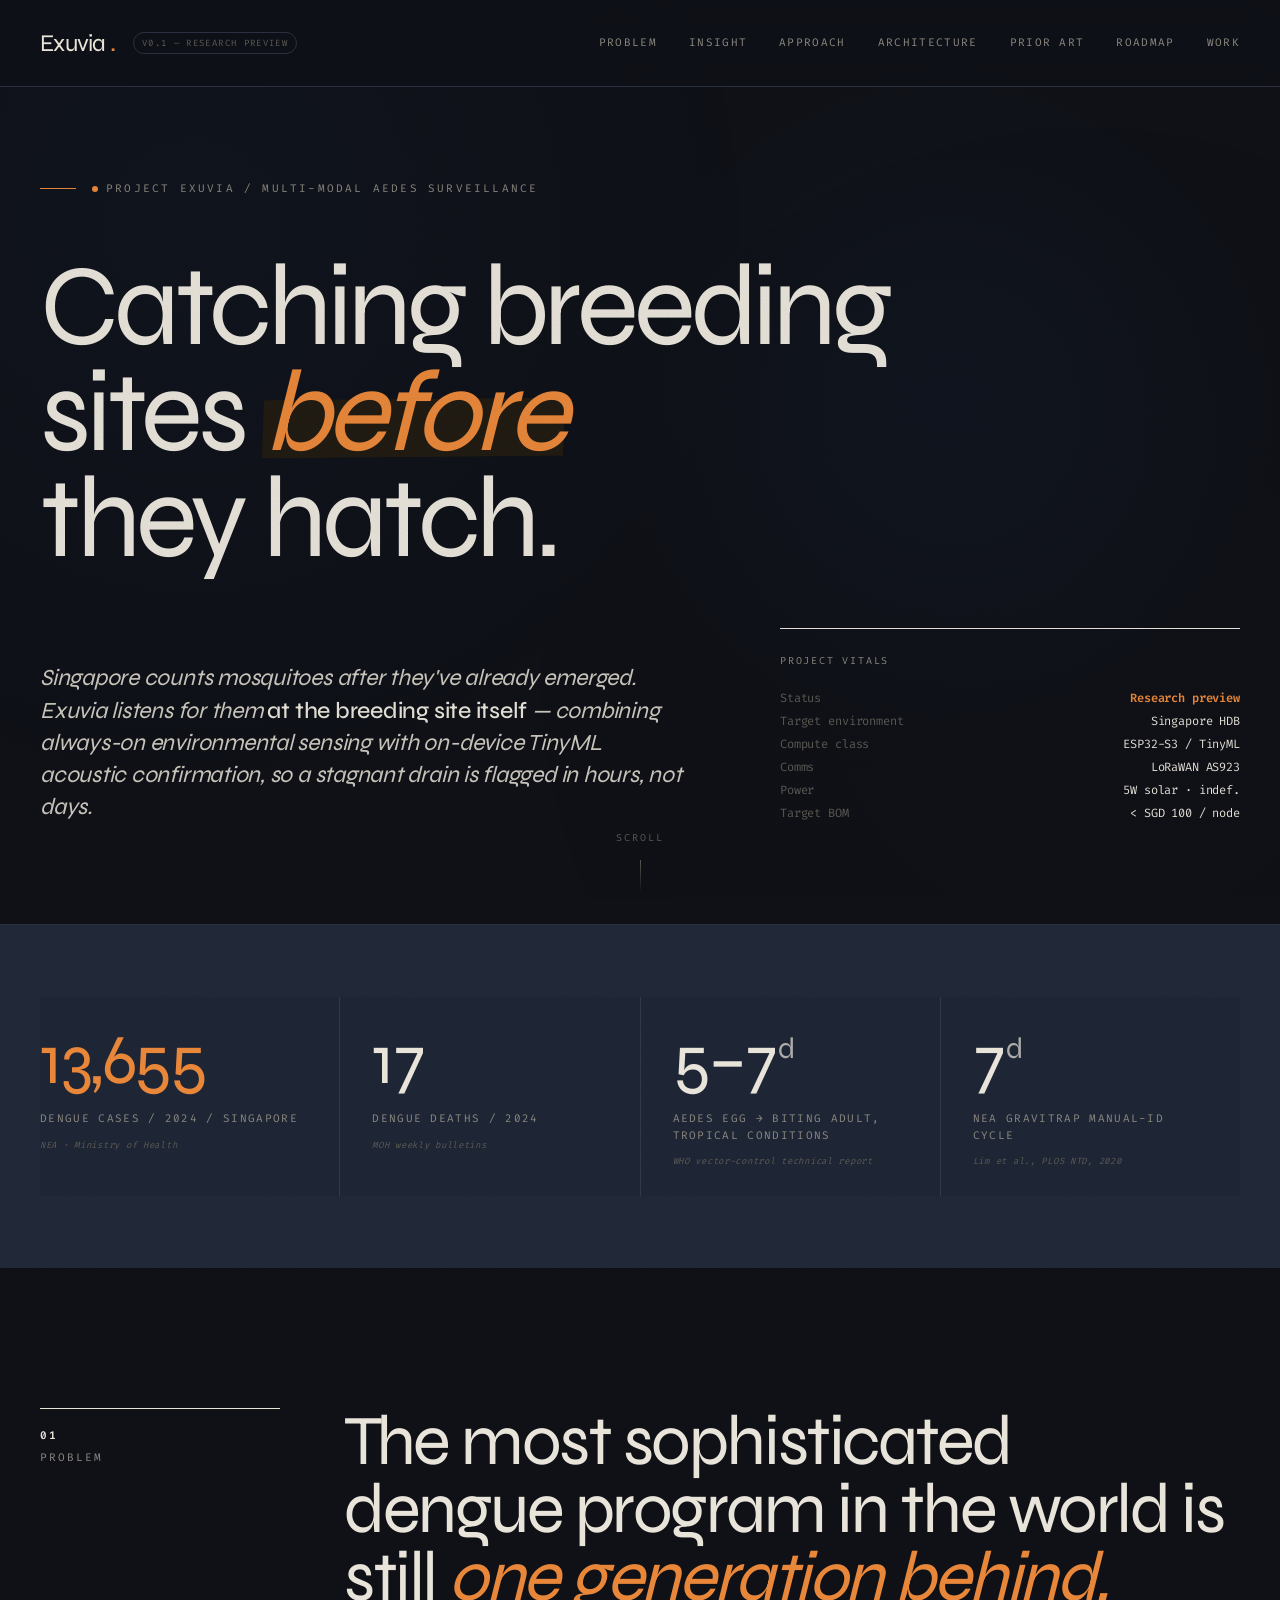
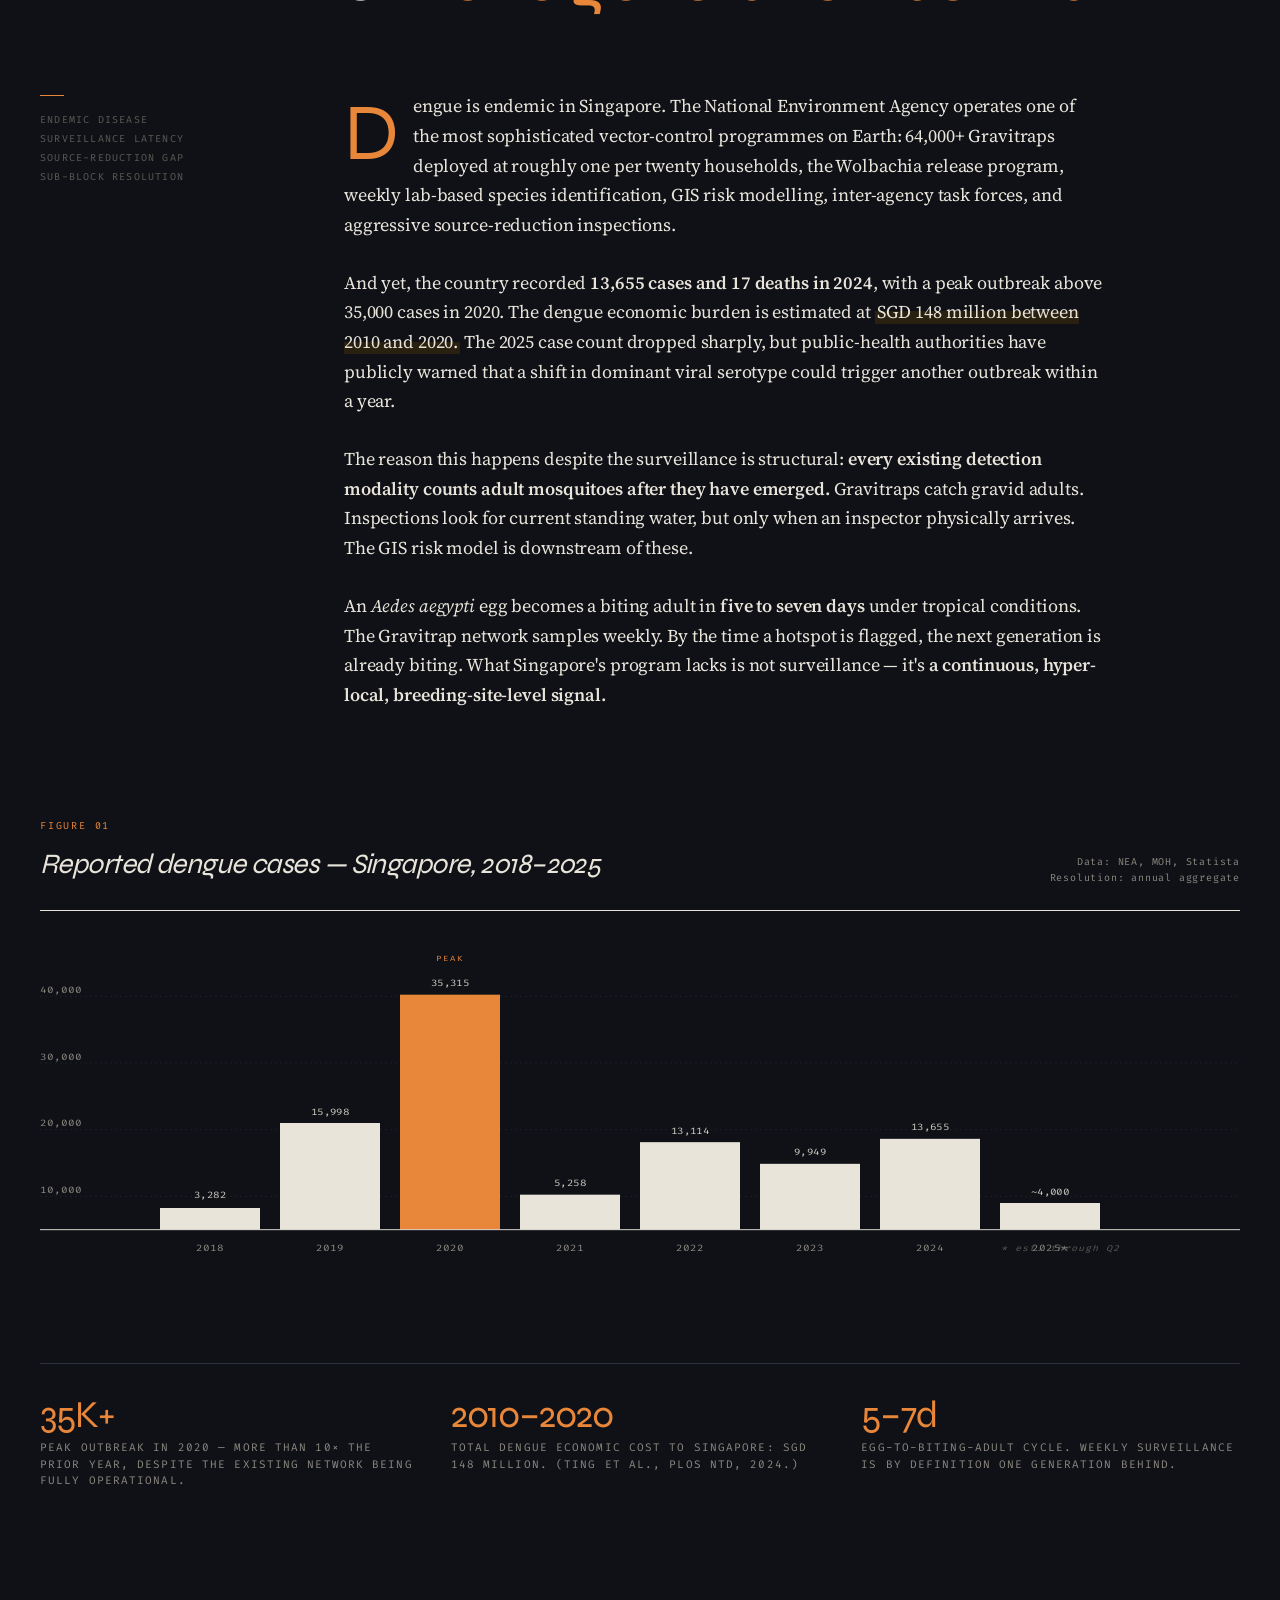
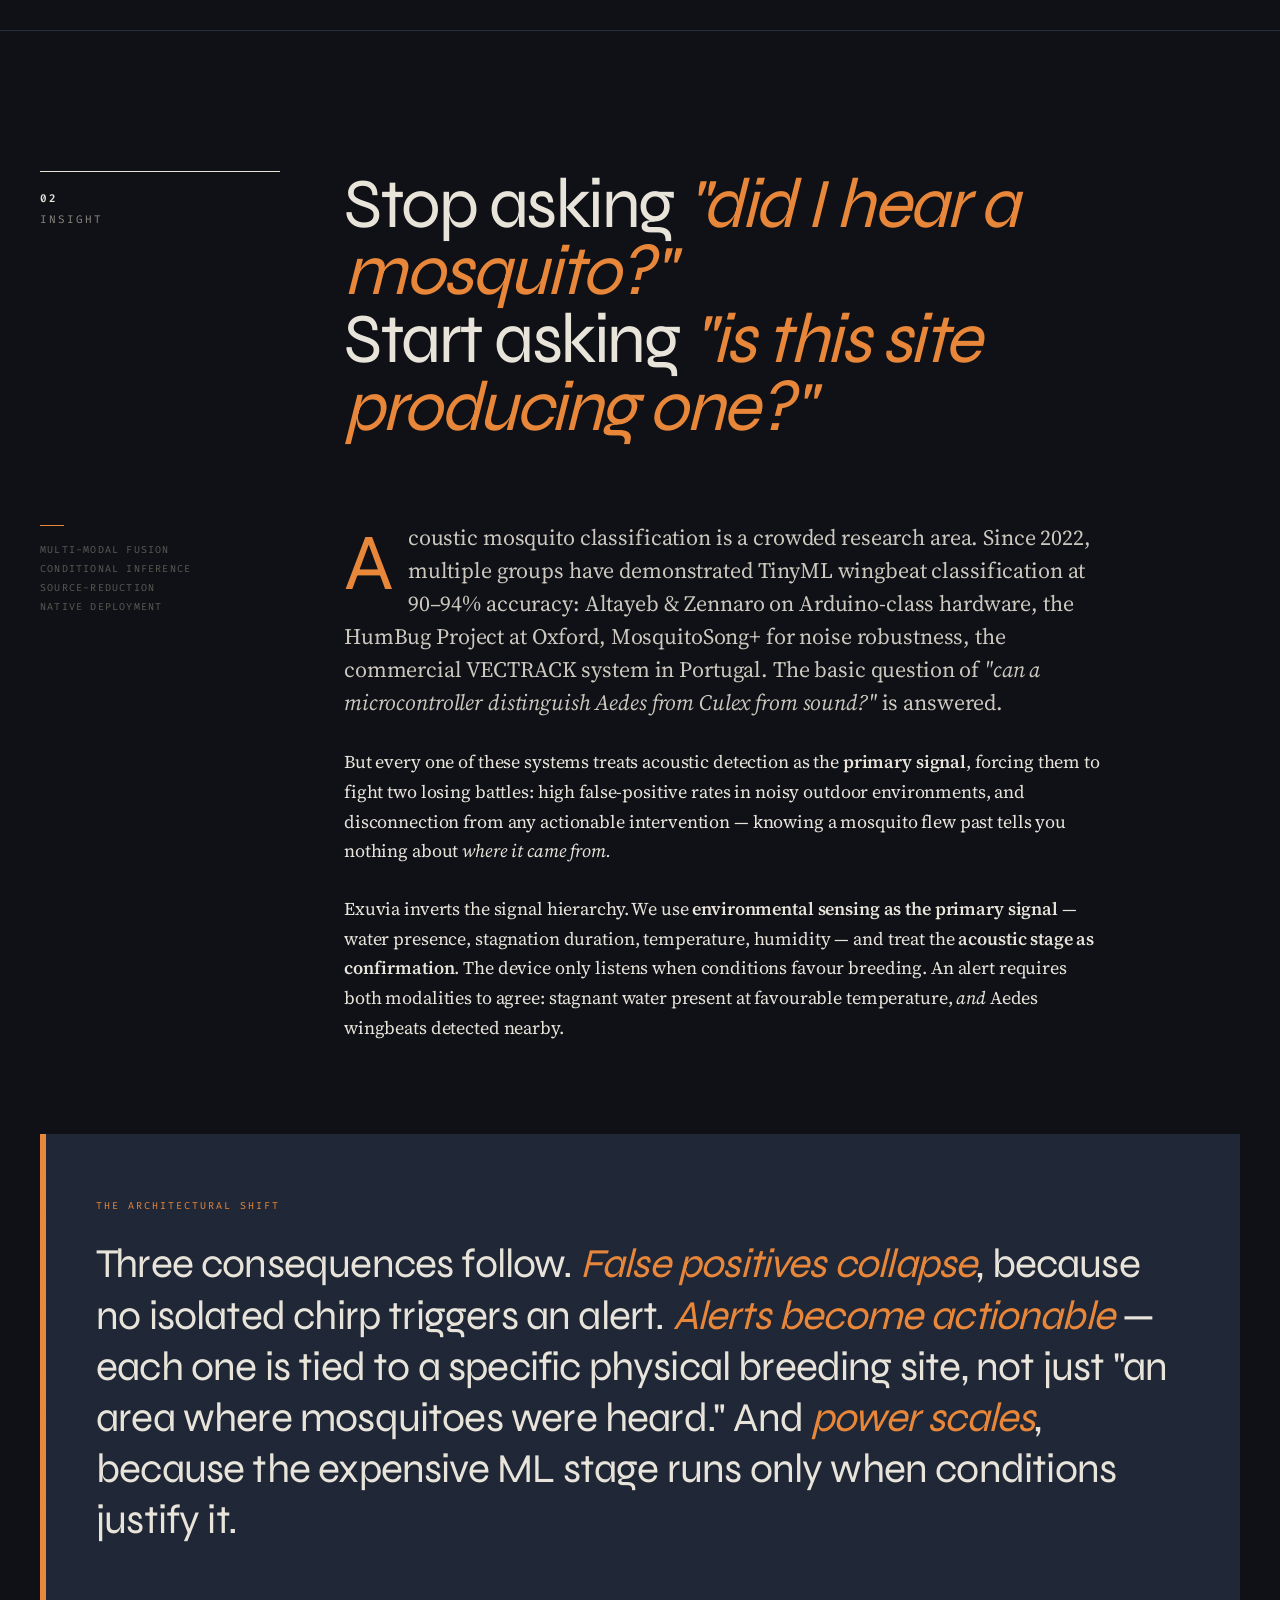
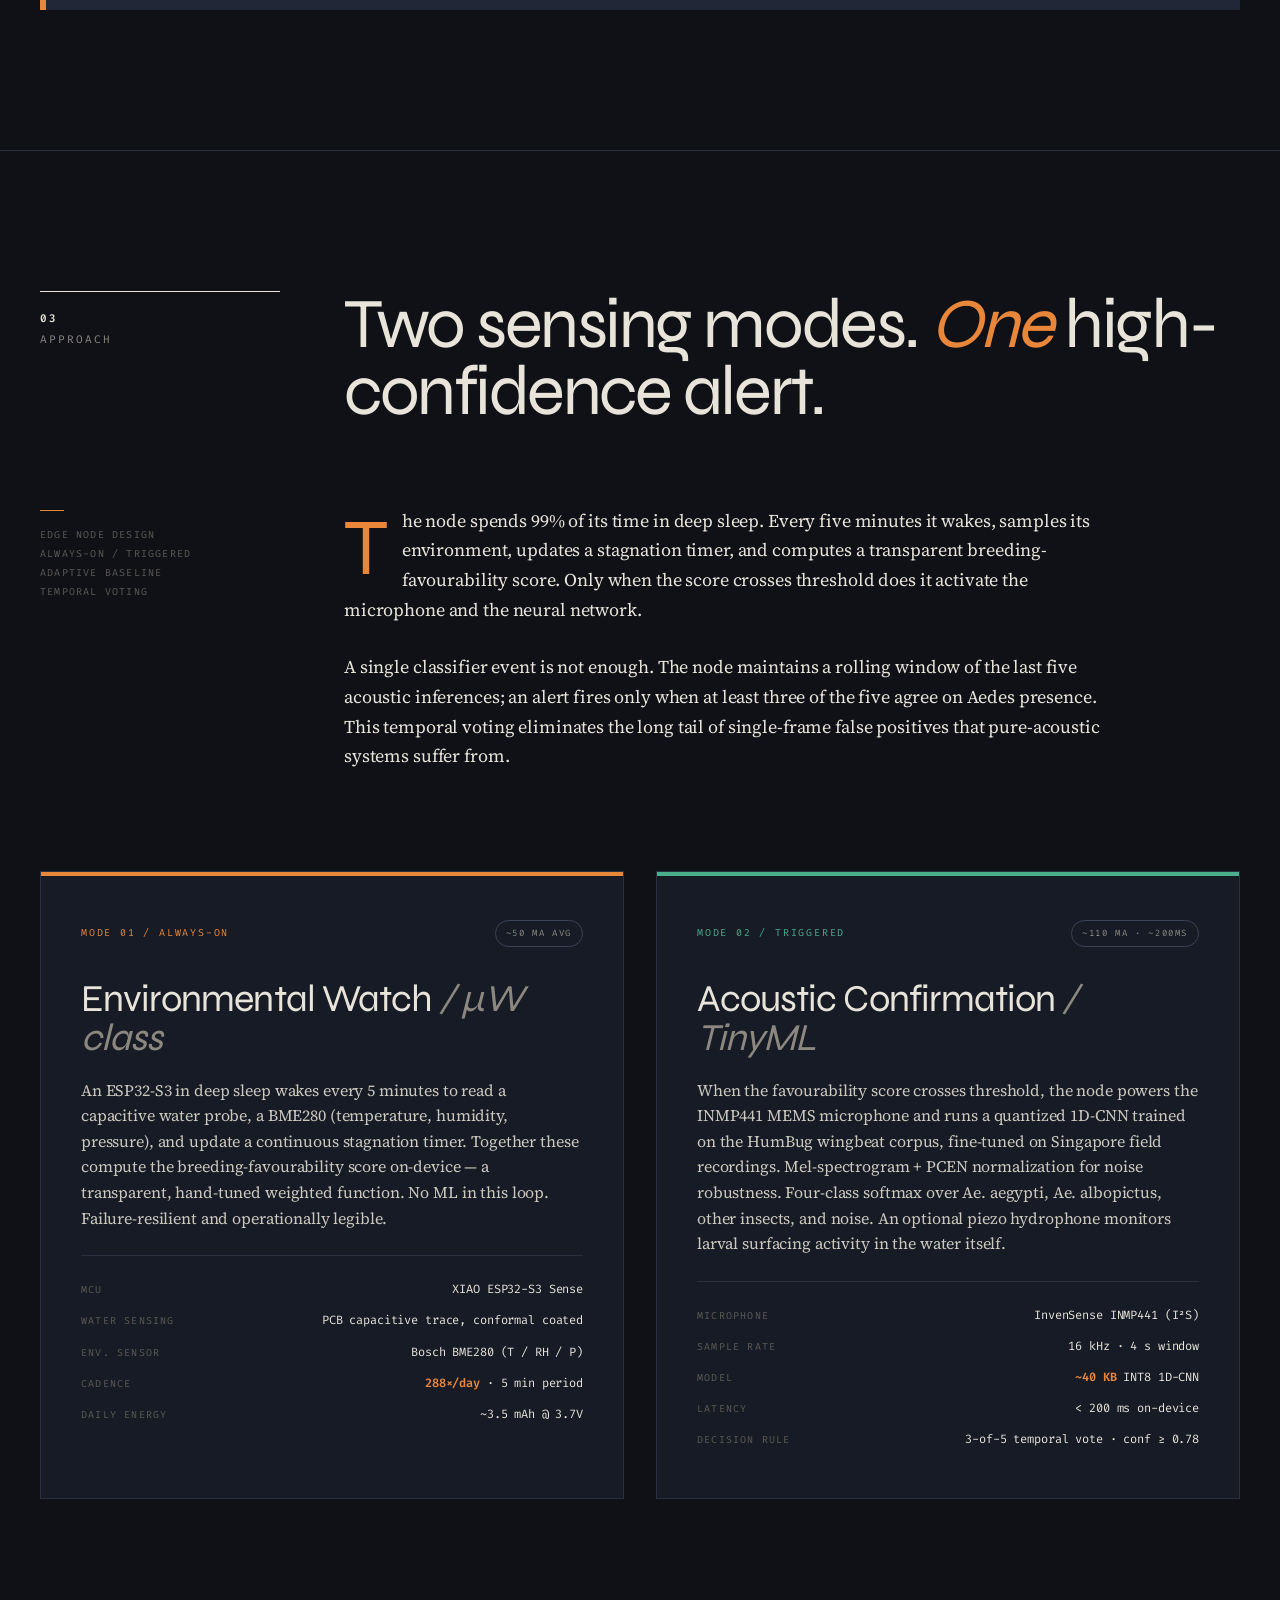
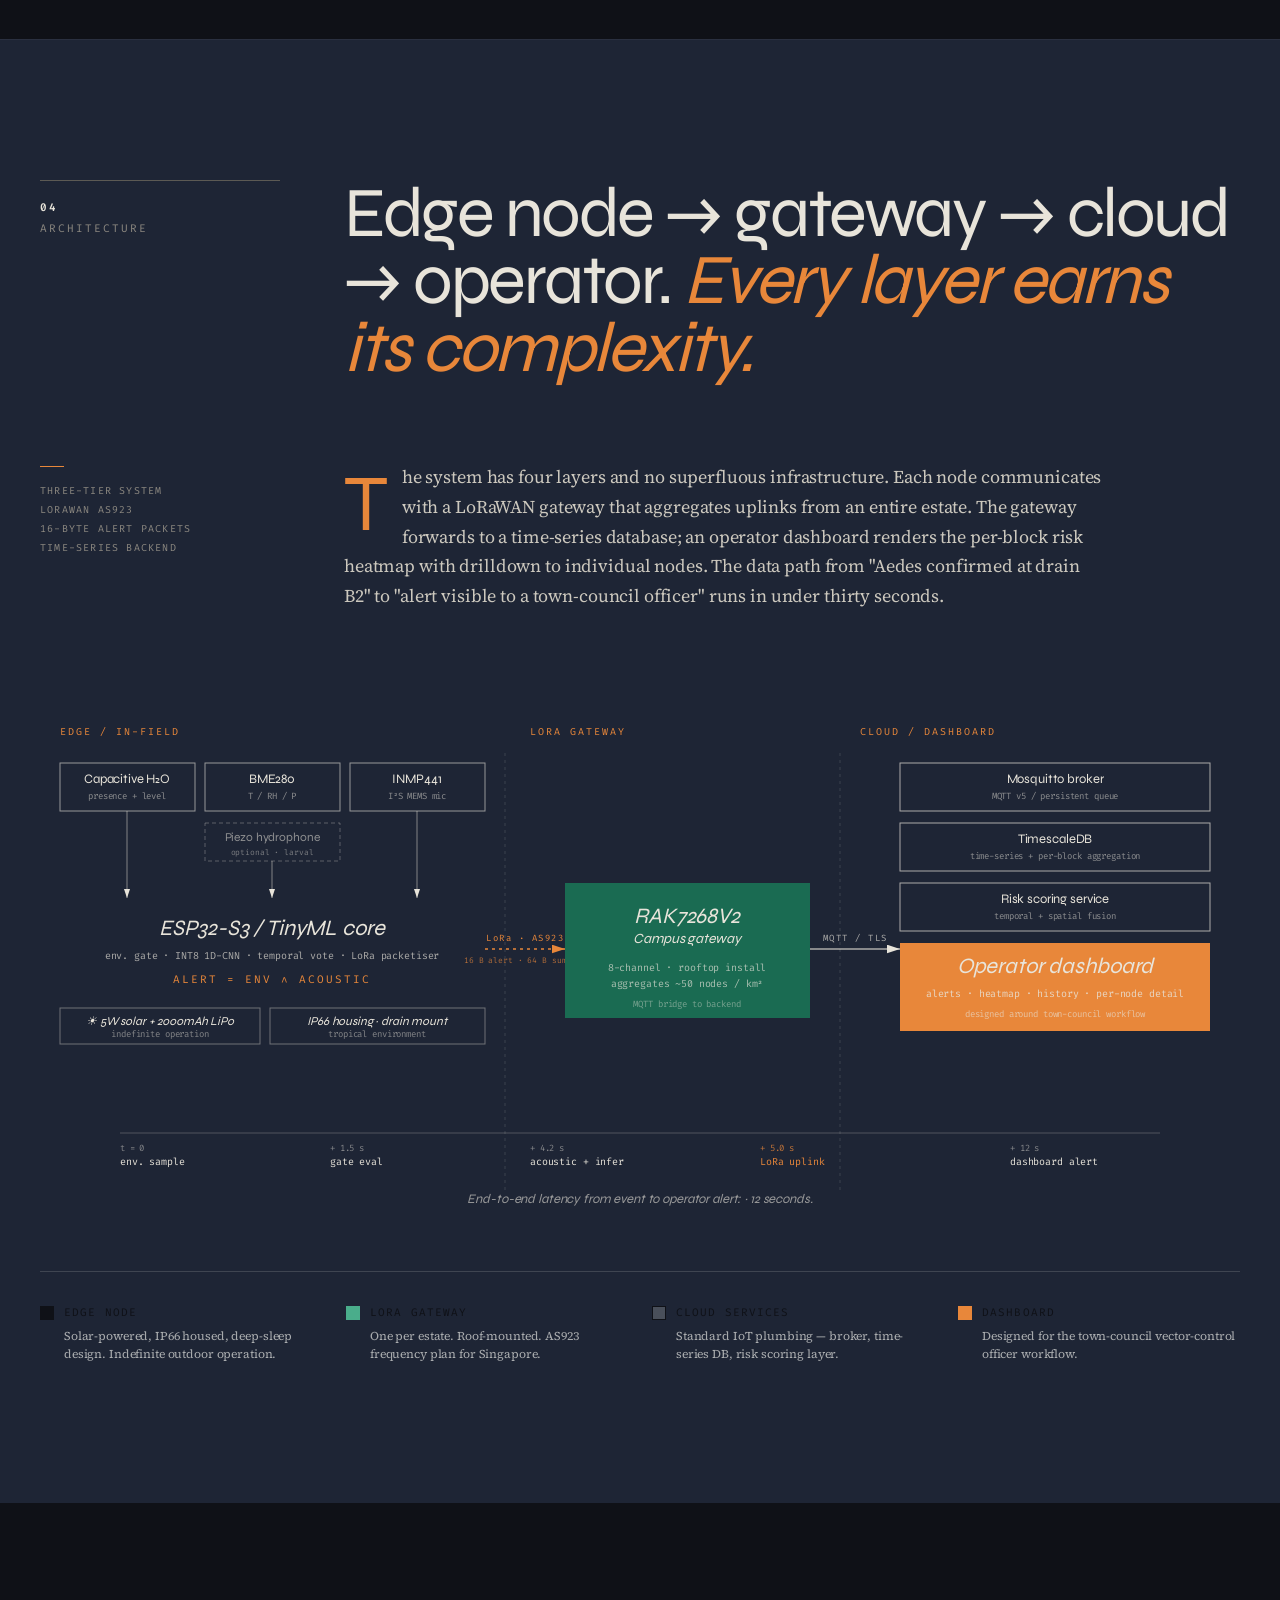
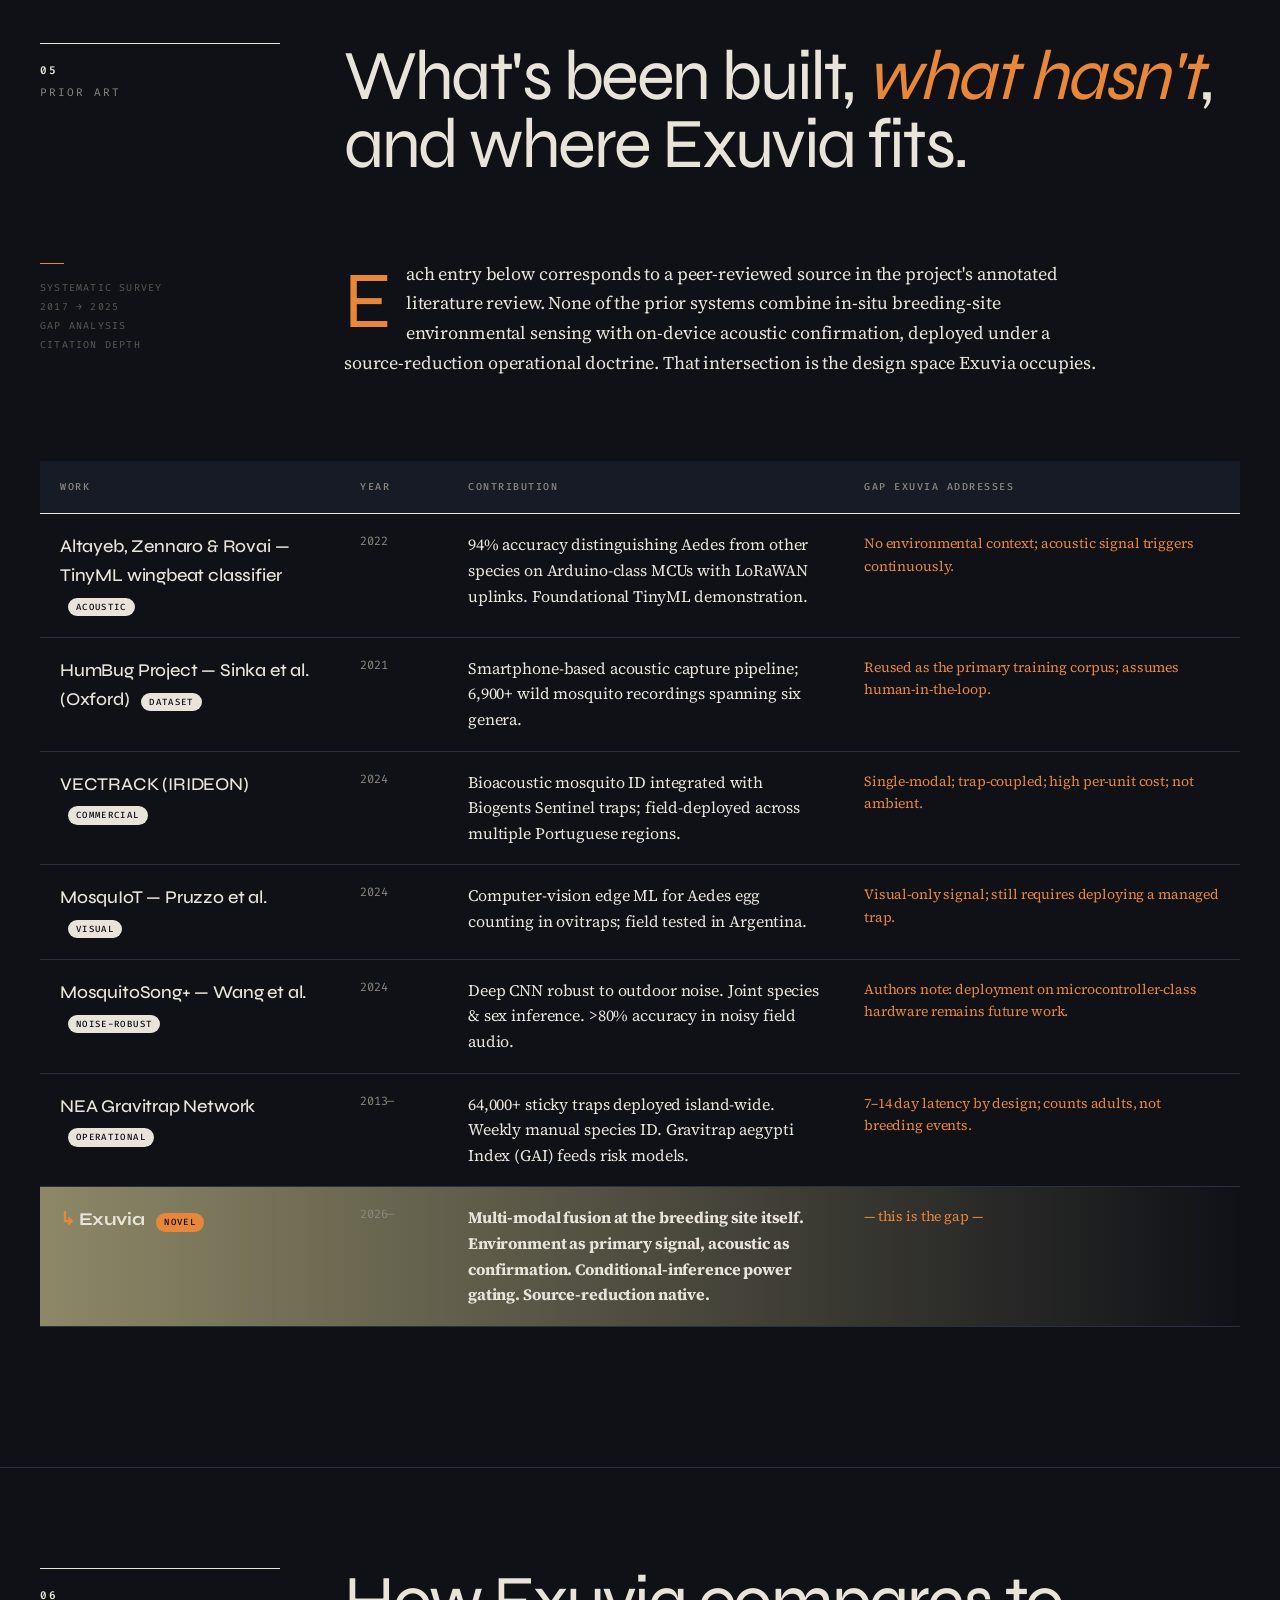
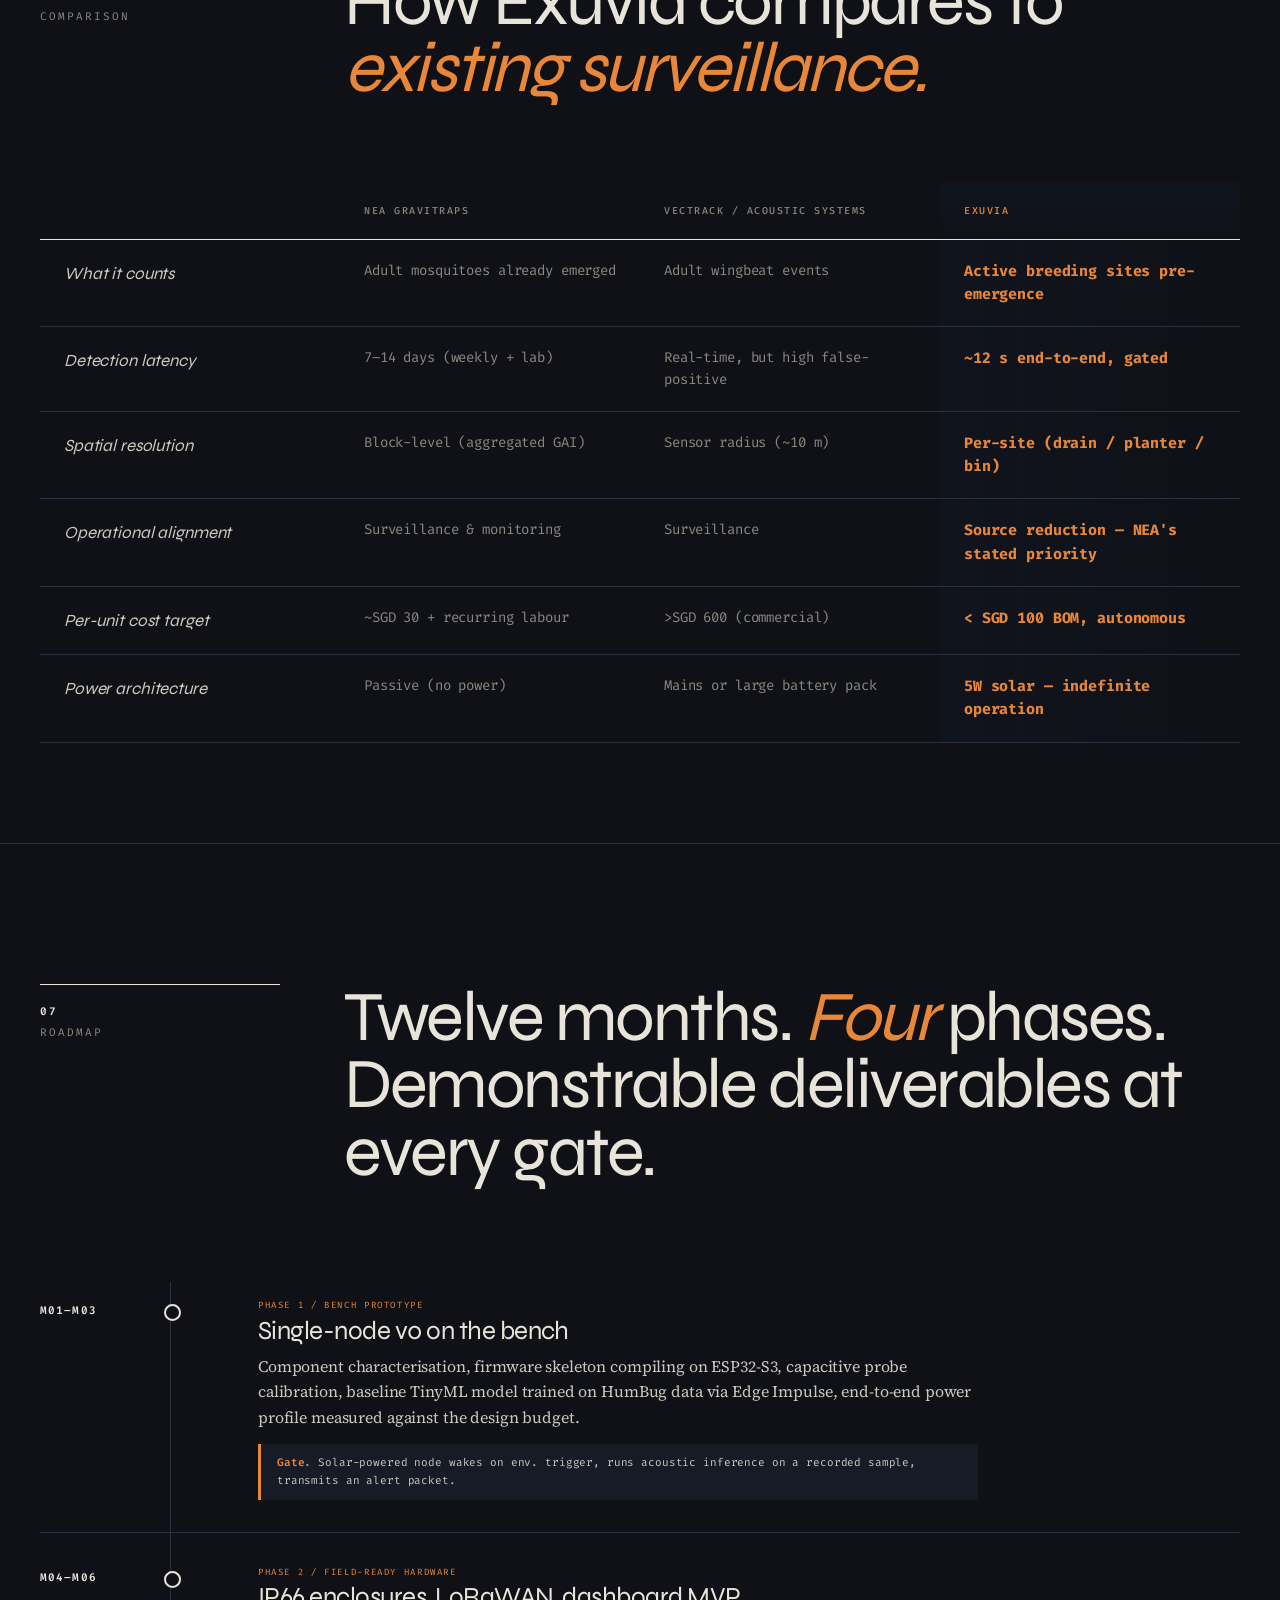
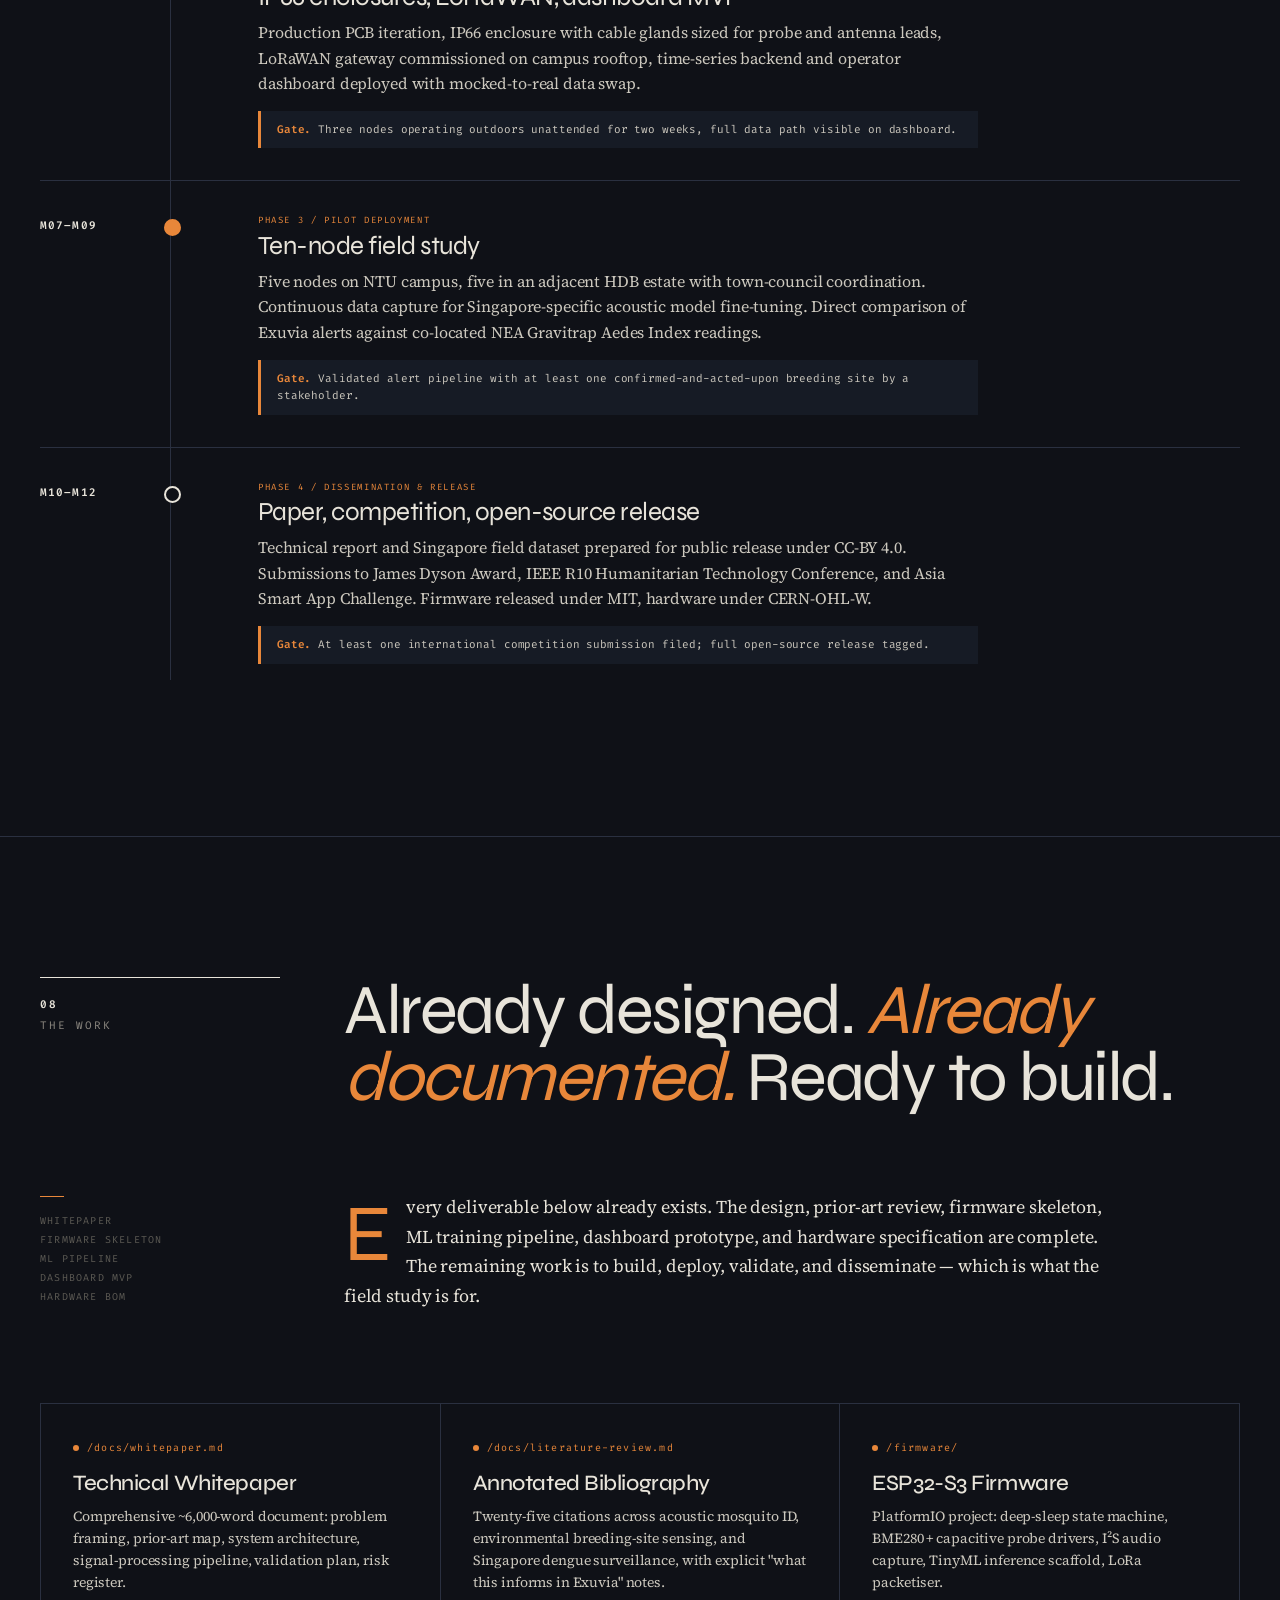
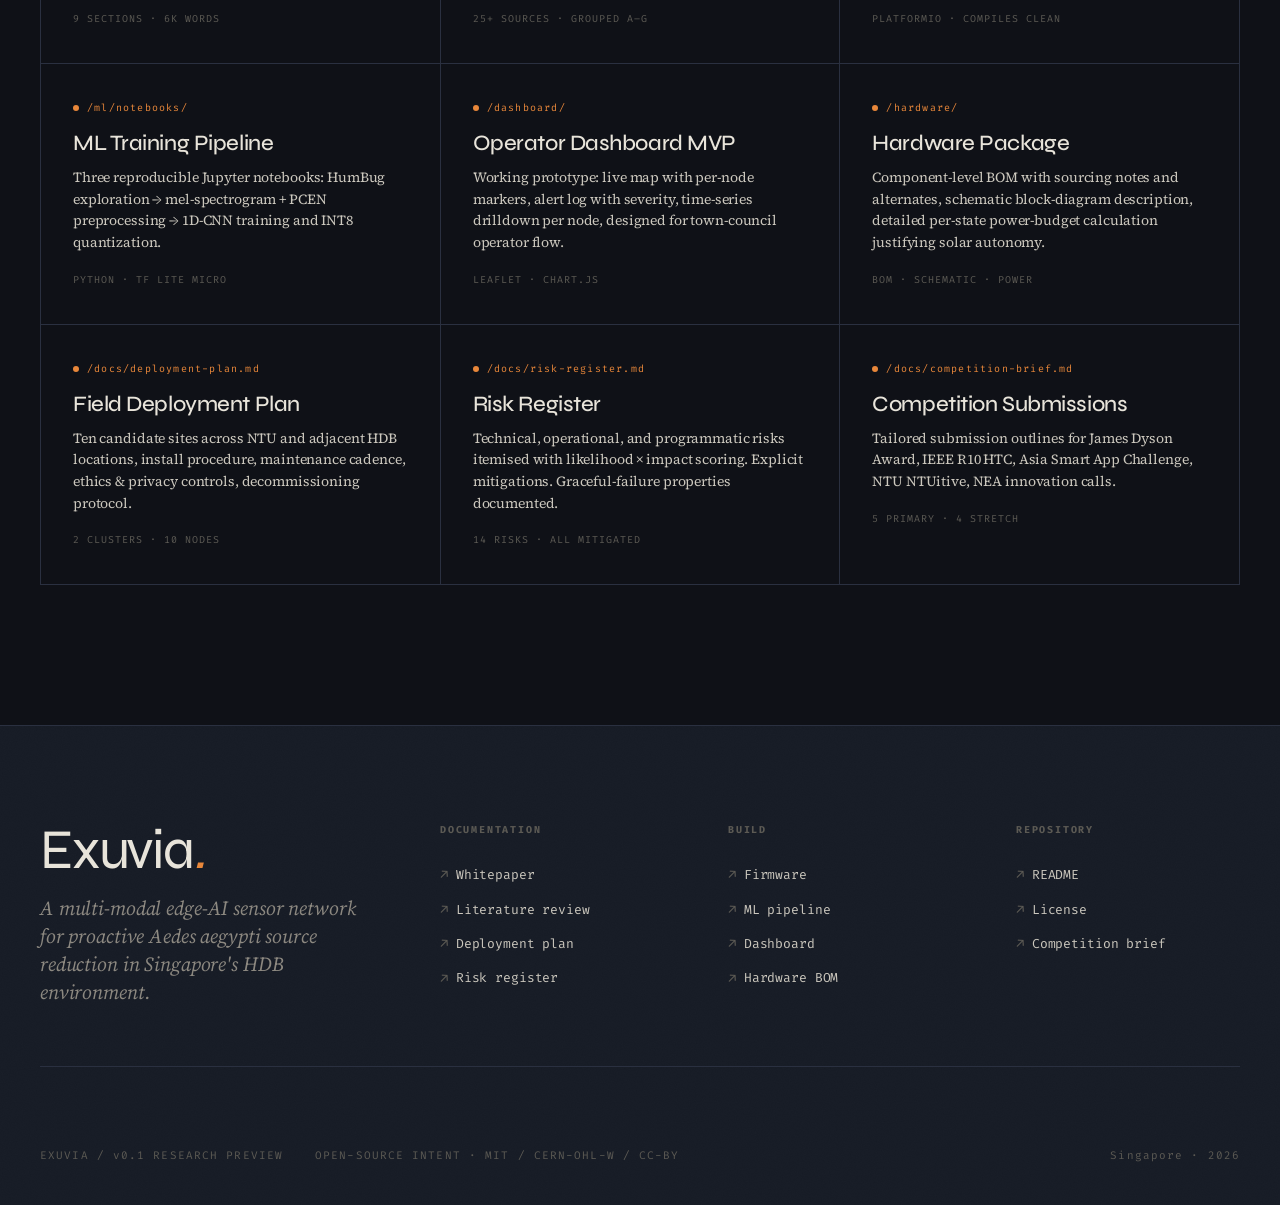
==== commit 390ae066: "Rename index (2).html to index.html" ====
--- a/index.html
+++ b/index.html
@@ -3,7 +3,7 @@
 <head>
 <meta charset="UTF-8" />
 <meta name="viewport" content="width=device-width, initial-scale=1.0" />
-<title>Hatch — Catching breeding sites before they hatch.</title>
+<title>Exuvia — Catching breeding sites before they hatch.</title>
 <meta name="description" content="A multi-modal edge-AI sensor network for proactive Aedes aegypti breeding-site detection in Singapore's HDB environment." />
 
 <link rel="preconnect" href="https://fonts.googleapis.com">
@@ -1143,7 +1143,7 @@
 <header class="topbar" id="topbar">
   <div class="container topbar-inner">
     <div class="brand">
-      Hatch<span class="dot">.</span>
+      Exuvia<span class="dot">.</span>
       <span class="v">v0.1 — research preview</span>
     </div>
     <nav class="topnav">
@@ -1163,7 +1163,7 @@
   <div class="container hero-grid">
     <div class="hero-eyebrow">
       <span class="pulse"></span>
-      Project Hatch / Multi-modal Aedes surveillance
+      Project Exuvia / Multi-modal Aedes surveillance
     </div>
 
     <h1>
@@ -1174,7 +1174,7 @@
 
     <div class="hero-body">
       <p class="hero-lede">
-        Singapore counts mosquitoes after they've already emerged. Hatch listens for them <strong>at the breeding site itself</strong> — combining always-on environmental sensing with on-device TinyML acoustic confirmation, so a stagnant drain is flagged in hours, not days.
+        Singapore counts mosquitoes after they've already emerged. Exuvia listens for them <strong>at the breeding site itself</strong> — combining always-on environmental sensing with on-device TinyML acoustic confirmation, so a stagnant drain is flagged in hours, not days.
       </p>
 
       <div class="hero-vitals">
@@ -1358,7 +1358,7 @@
 
         <p>But every one of these systems treats acoustic detection as the <strong>primary signal</strong>, forcing them to fight two losing battles: high false-positive rates in noisy outdoor environments, and disconnection from any actionable intervention — knowing a mosquito flew past tells you nothing about <em>where it came from.</em></p>
 
-        <p>Hatch inverts the signal hierarchy. We use <strong>environmental sensing as the primary signal</strong> — water presence, stagnation duration, temperature, humidity — and treat the <strong>acoustic stage as confirmation</strong>. The device only listens when conditions favour breeding. An alert requires both modalities to agree: stagnant water present at favourable temperature, <em>and</em> Aedes wingbeats detected nearby.</p>
+        <p>Exuvia inverts the signal hierarchy. We use <strong>environmental sensing as the primary signal</strong> — water presence, stagnation duration, temperature, humidity — and treat the <strong>acoustic stage as confirmation</strong>. The device only listens when conditions favour breeding. An alert requires both modalities to agree: stagnant water present at favourable temperature, <em>and</em> Aedes wingbeats detected nearby.</p>
       </div>
     </div>
 
@@ -1593,7 +1593,7 @@
   <div class="container">
     <div class="section-head">
       <div class="section-num"><span class="id">05</span><span>Prior art</span></div>
-      <h2>What's been built, <em>what hasn't</em>, and where Hatch fits.</h2>
+      <h2>What's been built, <em>what hasn't</em>, and where Exuvia fits.</h2>
     </div>
 
     <div class="section-body">
@@ -1605,7 +1605,7 @@
         Citation depth
       </div>
       <div class="body">
-        <p>Each entry below corresponds to a peer-reviewed source in the project's annotated literature review. None of the prior systems combine in-situ breeding-site environmental sensing with on-device acoustic confirmation, deployed under a source-reduction operational doctrine. That intersection is the design space Hatch occupies.</p>
+        <p>Each entry below corresponds to a peer-reviewed source in the project's annotated literature review. None of the prior systems combine in-situ breeding-site environmental sensing with on-device acoustic confirmation, deployed under a source-reduction operational doctrine. That intersection is the design space Exuvia occupies.</p>
       </div>
     </div>
 
@@ -1616,7 +1616,7 @@
             <th style="width: 25%;">Work</th>
             <th style="width: 9%;">Year</th>
             <th style="width: 33%;">Contribution</th>
-            <th style="width: 33%;">Gap Hatch addresses</th>
+            <th style="width: 33%;">Gap Exuvia addresses</th>
           </tr>
         </thead>
         <tbody>
@@ -1657,7 +1657,7 @@
             <td class="gap">7–14 day latency by design; counts adults, not breeding events.</td>
           </tr>
           <tr class="featured">
-            <td class="work"><strong>Hatch</strong> <span class="pill" style="background: var(--accent);">novel</span></td>
+            <td class="work"><strong>Exuvia</strong> <span class="pill" style="background: var(--accent);">novel</span></td>
             <td class="year">2026—</td>
             <td><strong>Multi-modal fusion at the breeding site itself. Environment as primary signal, acoustic as confirmation. Conditional-inference power gating. Source-reduction native.</strong></td>
             <td class="gap">— this is the gap —</td>
@@ -1673,7 +1673,7 @@
   <div class="container">
     <div class="section-head">
       <div class="section-num"><span class="id">06</span><span>Comparison</span></div>
-      <h2>How Hatch compares to <em>existing surveillance.</em></h2>
+      <h2>How Exuvia compares to <em>existing surveillance.</em></h2>
     </div>
 
     <div class="comparison">
@@ -1683,7 +1683,7 @@
             <th></th>
             <th class="col-existing">NEA Gravitraps</th>
             <th class="col-existing">VECTRACK / acoustic systems</th>
-            <th class="col-hatch">Hatch</th>
+            <th class="col-hatch">Exuvia</th>
           </tr>
         </thead>
         <tbody>
@@ -1766,7 +1766,7 @@
         <div>
           <div class="tl-phase">Phase 3 / Pilot deployment</div>
           <h4>Ten-node field study</h4>
-          <p>Five nodes on NTU campus, five in an adjacent HDB estate with town-council coordination. Continuous data capture for Singapore-specific acoustic model fine-tuning. Direct comparison of Hatch alerts against co-located NEA Gravitrap Aedes Index readings.</p>
+          <p>Five nodes on NTU campus, five in an adjacent HDB estate with town-council coordination. Continuous data capture for Singapore-specific acoustic model fine-tuning. Direct comparison of Exuvia alerts against co-located NEA Gravitrap Aedes Index readings.</p>
           <div class="tl-gate"><strong>Gate.</strong> Validated alert pipeline with at least one confirmed-and-acted-upon breeding site by a stakeholder.</div>
         </div>
       </div>
@@ -1817,7 +1817,7 @@
       <div class="deliv">
         <div class="deliv-path">/docs/literature-review.md</div>
         <h4>Annotated Bibliography</h4>
-        <p>Twenty-five citations across acoustic mosquito ID, environmental breeding-site sensing, and Singapore dengue surveillance, with explicit "what this informs in Hatch" notes.</p>
+        <p>Twenty-five citations across acoustic mosquito ID, environmental breeding-site sensing, and Singapore dengue surveillance, with explicit "what this informs in Exuvia" notes.</p>
         <div class="deliv-meta">25+ sources · grouped A–G</div>
       </div>
       <div class="deliv">
@@ -1871,7 +1871,7 @@
   <div class="container">
     <div class="footer-top">
       <div>
-        <div class="footer-brand">Hatch<em>.</em></div>
+        <div class="footer-brand">Exuvia<em>.</em></div>
         <div class="footer-tagline">A multi-modal edge-AI sensor network for proactive Aedes aegypti source reduction in Singapore's HDB environment.</div>
       </div>
       <div class="footer-col">
@@ -1903,7 +1903,7 @@
     </div>
     <div class="footer-bottom">
       <div class="meta-left">
-        <span>HATCH / v0.1 RESEARCH PREVIEW</span>
+        <span>EXUVIA / v0.1 RESEARCH PREVIEW</span>
         <span>OPEN-SOURCE INTENT · MIT / CERN-OHL-W / CC-BY</span>
       </div>
       <span>Singapore · 2026</span>
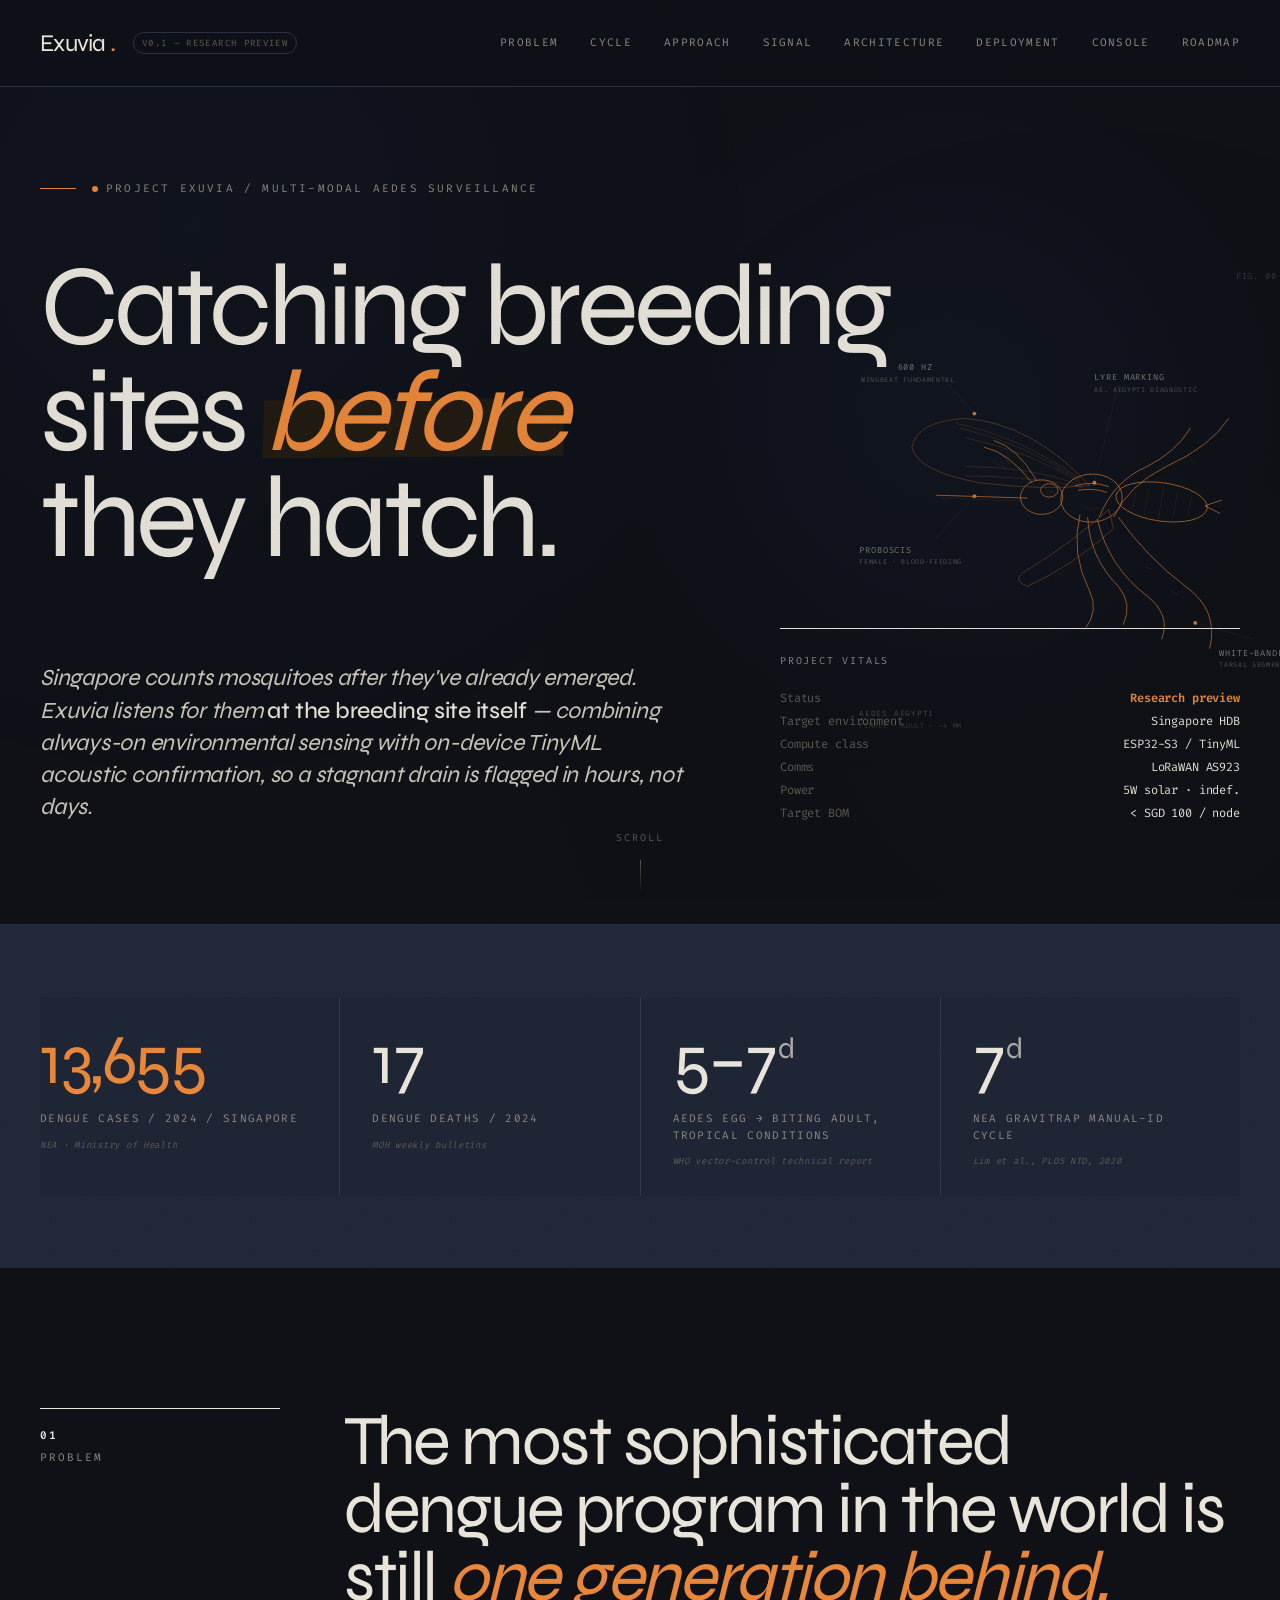
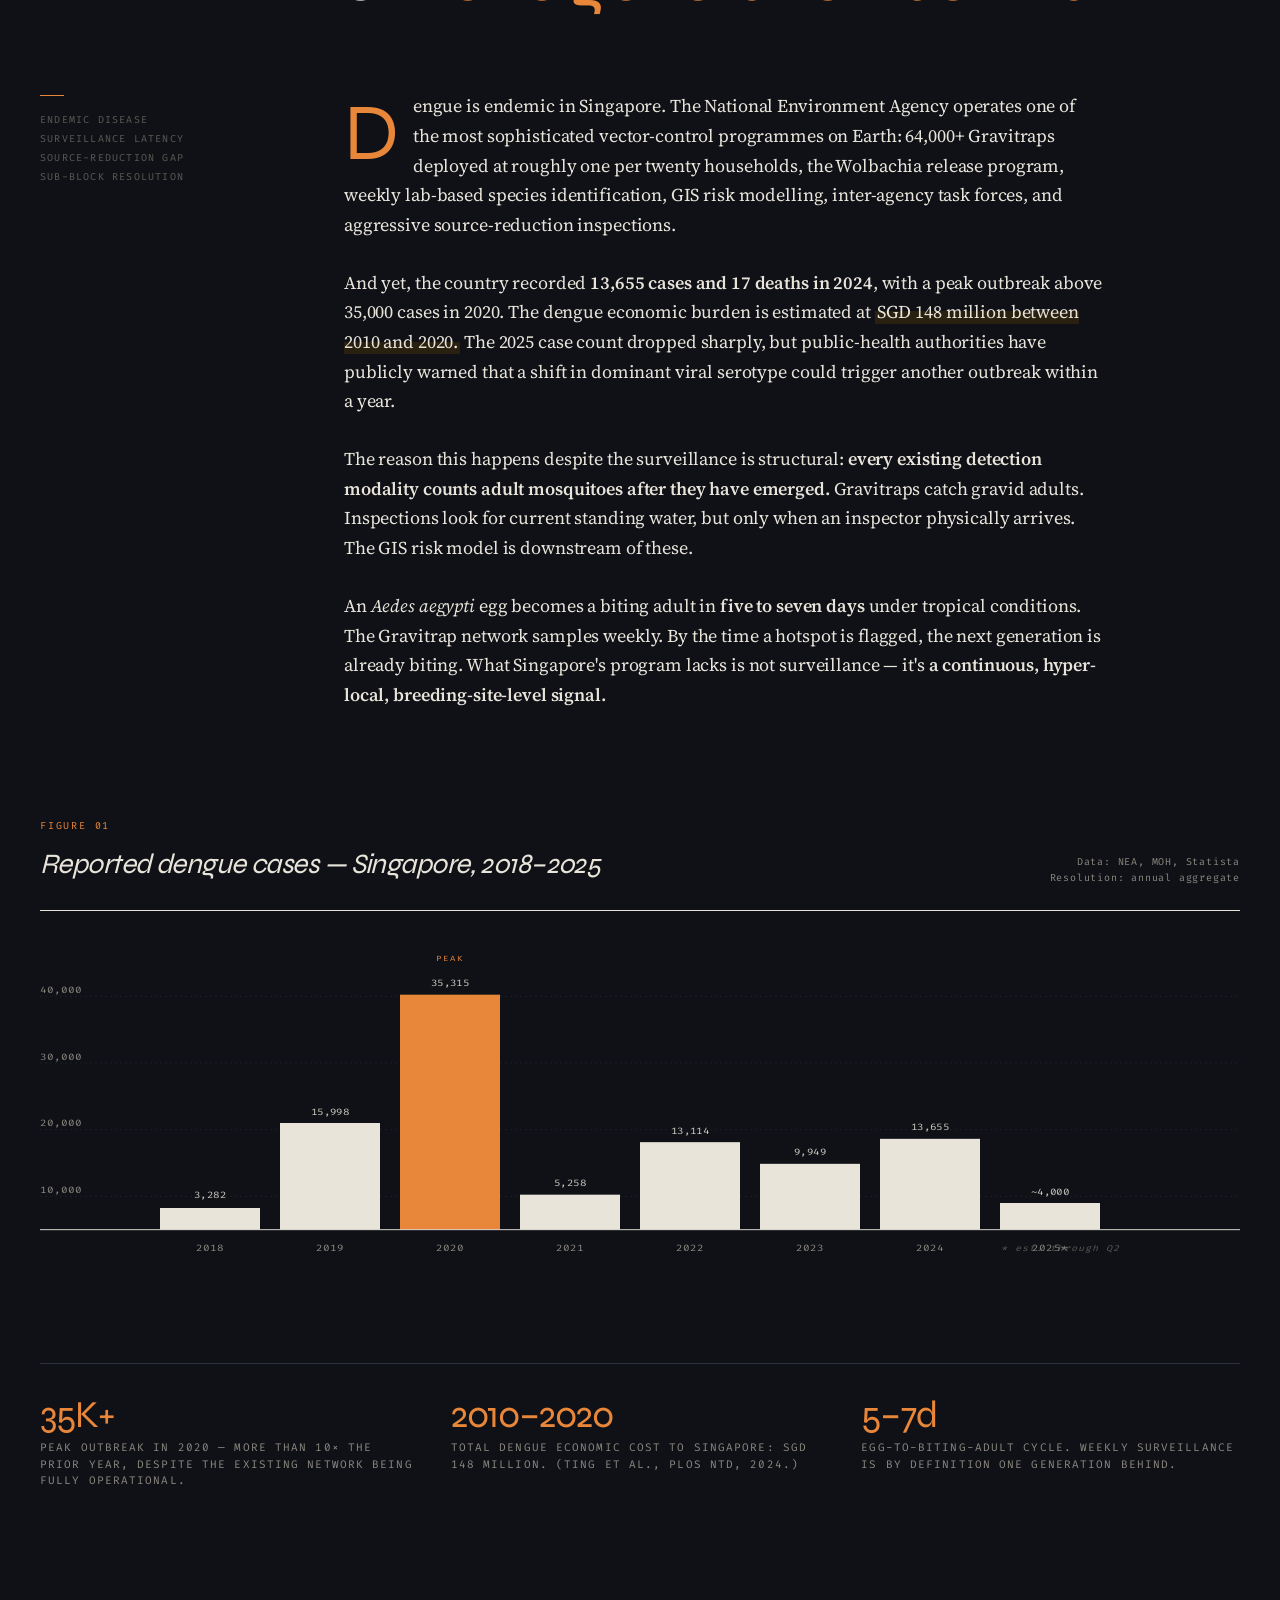
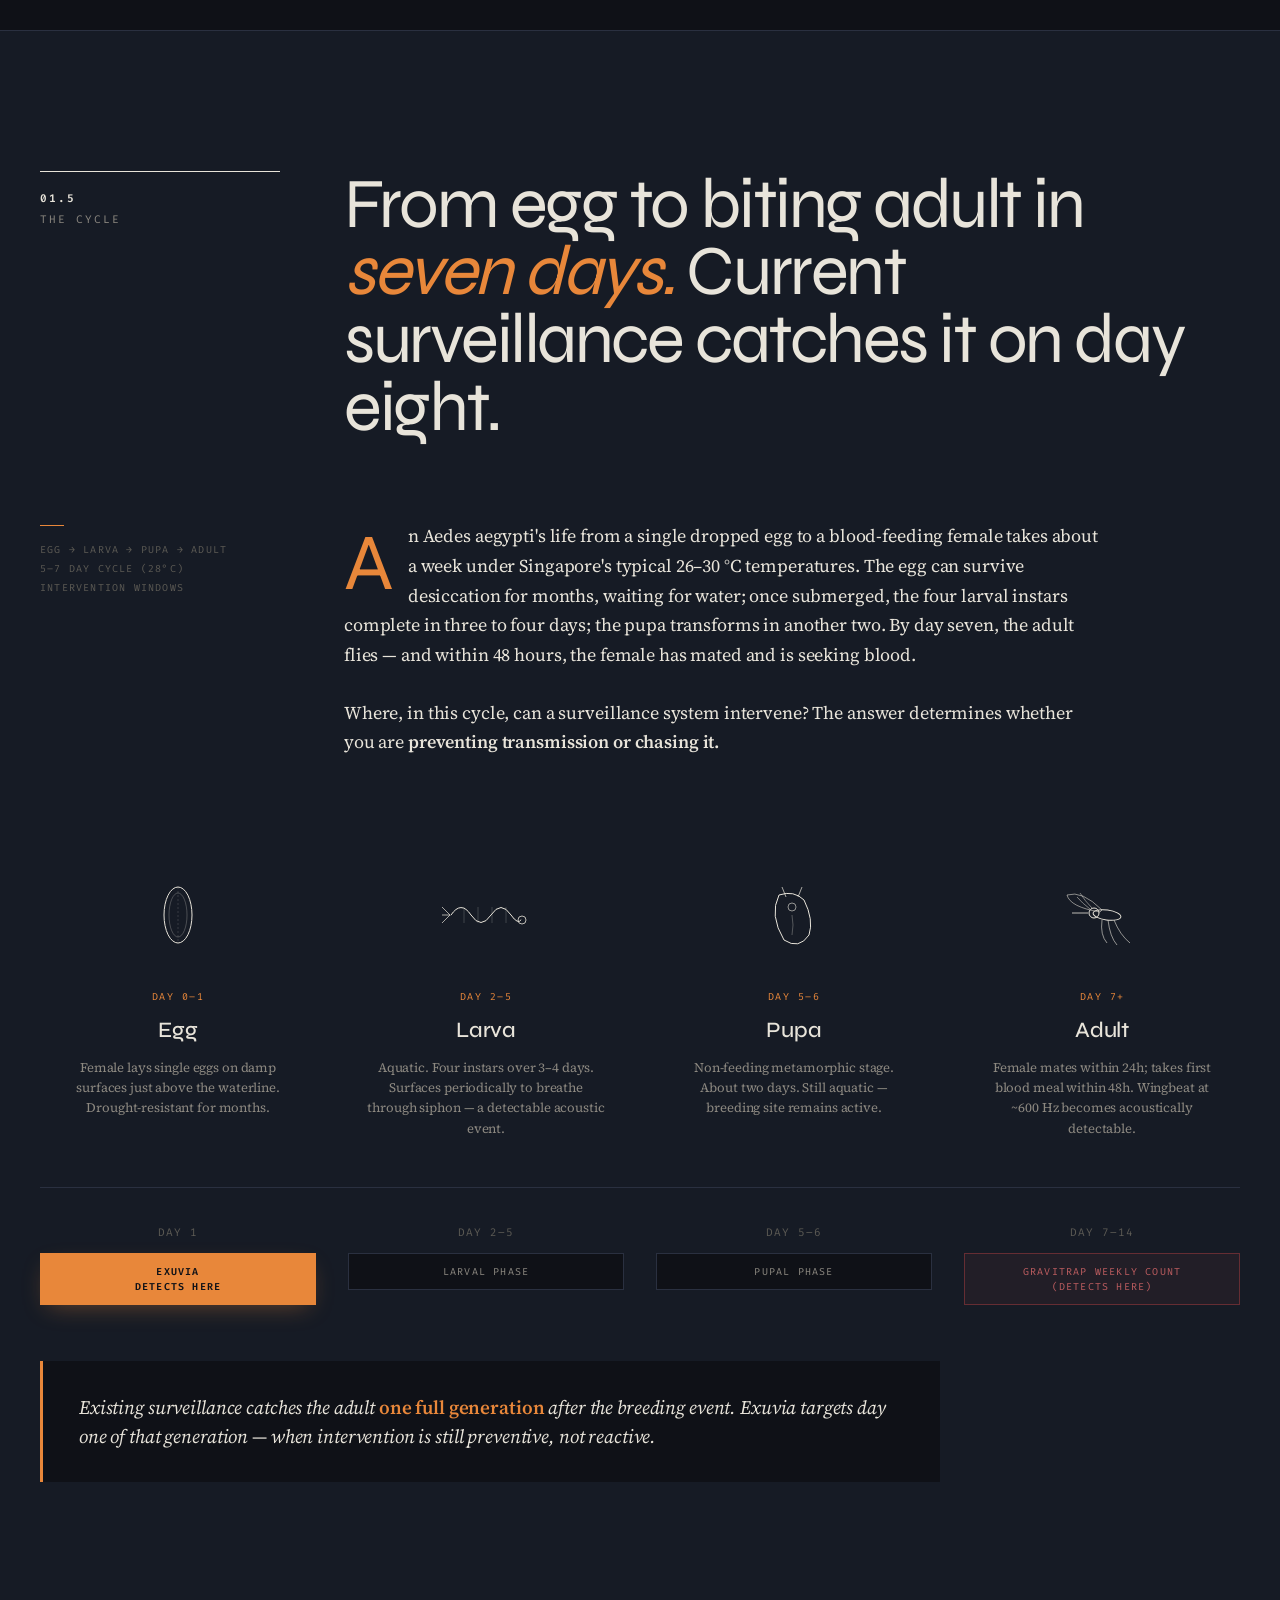
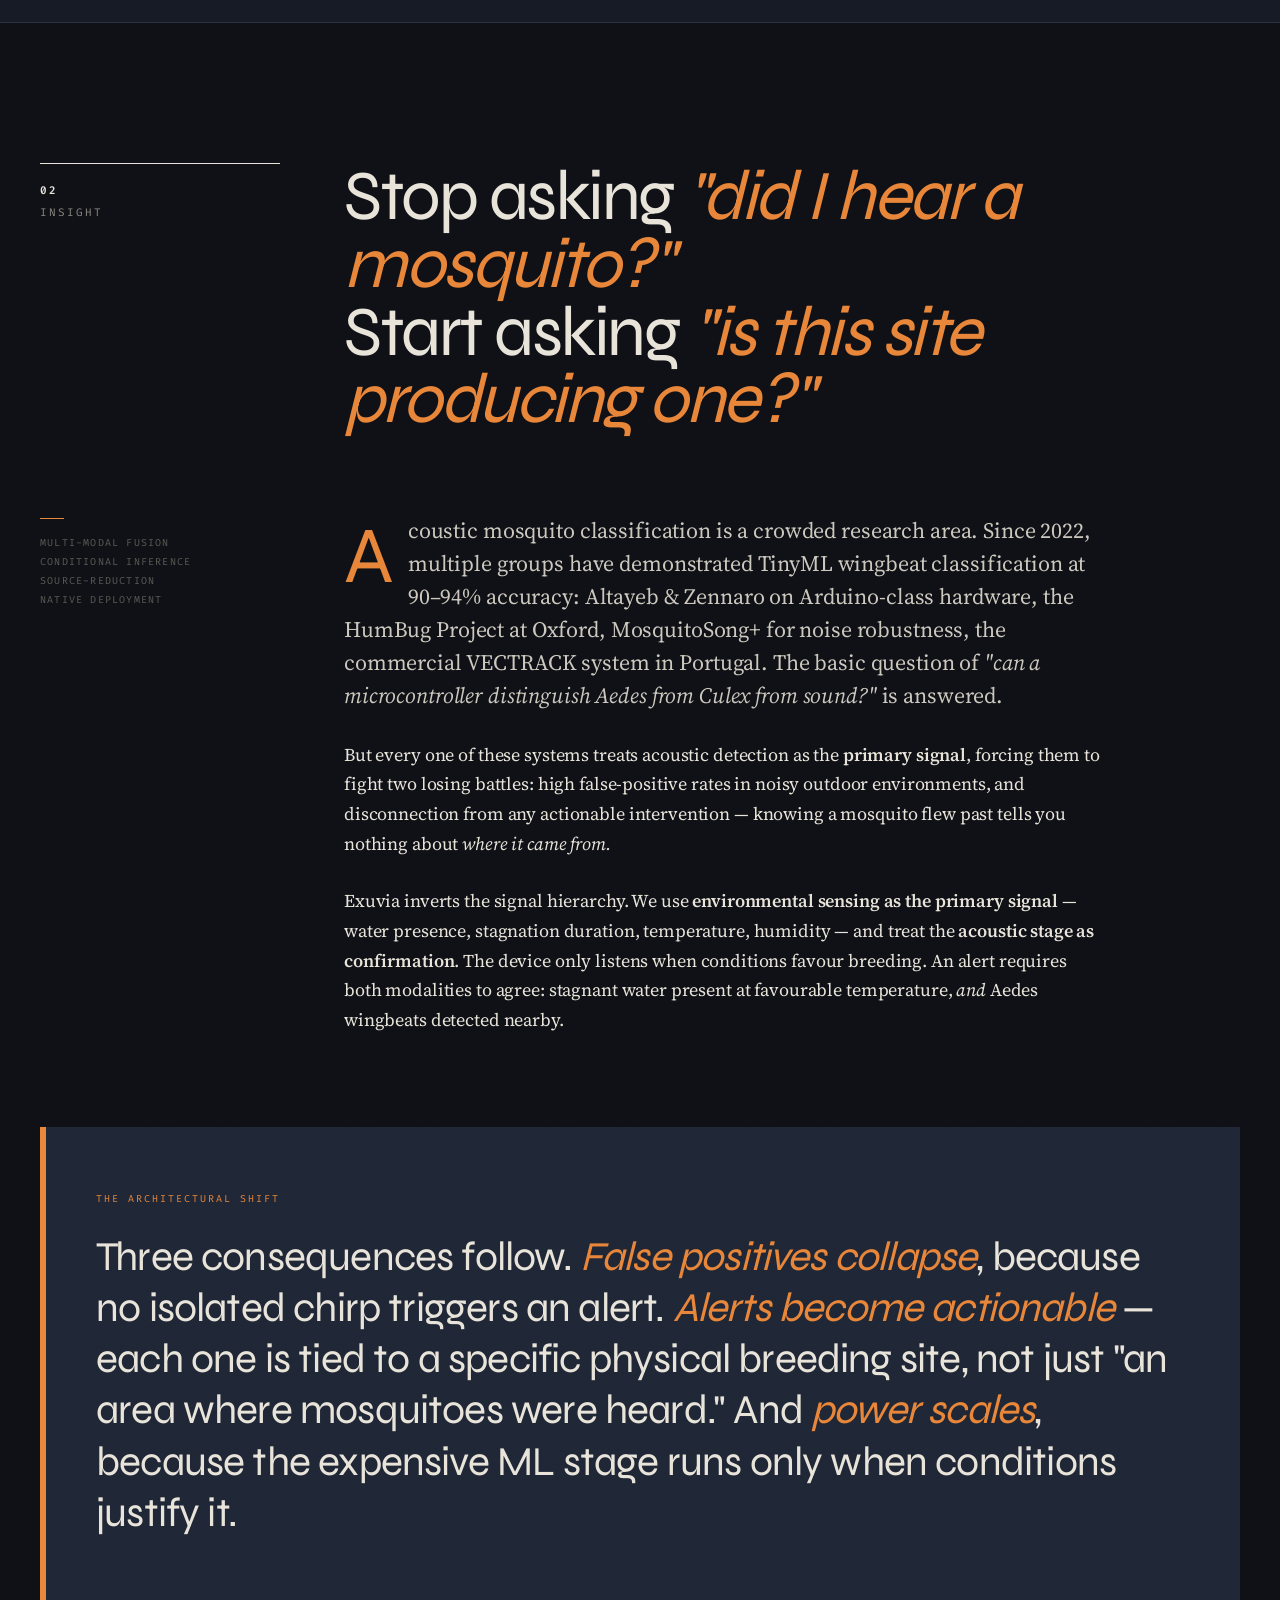
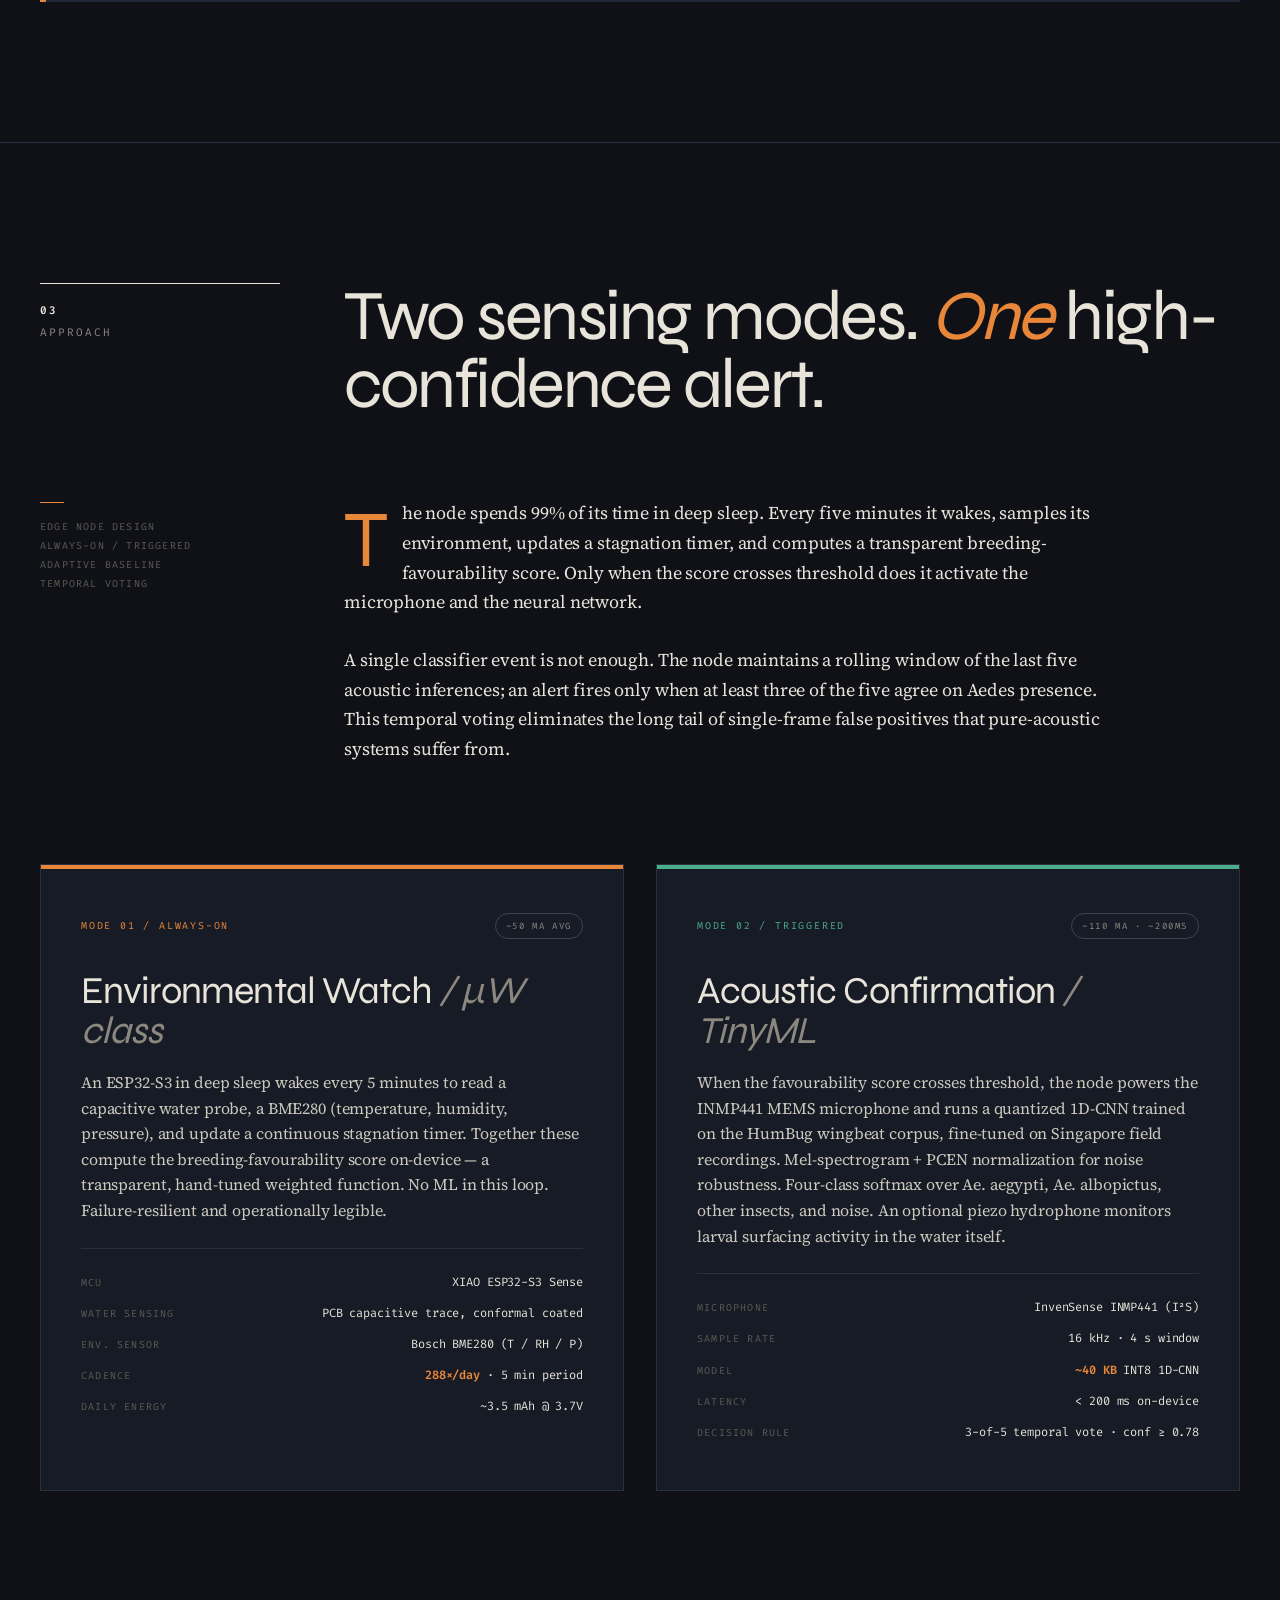
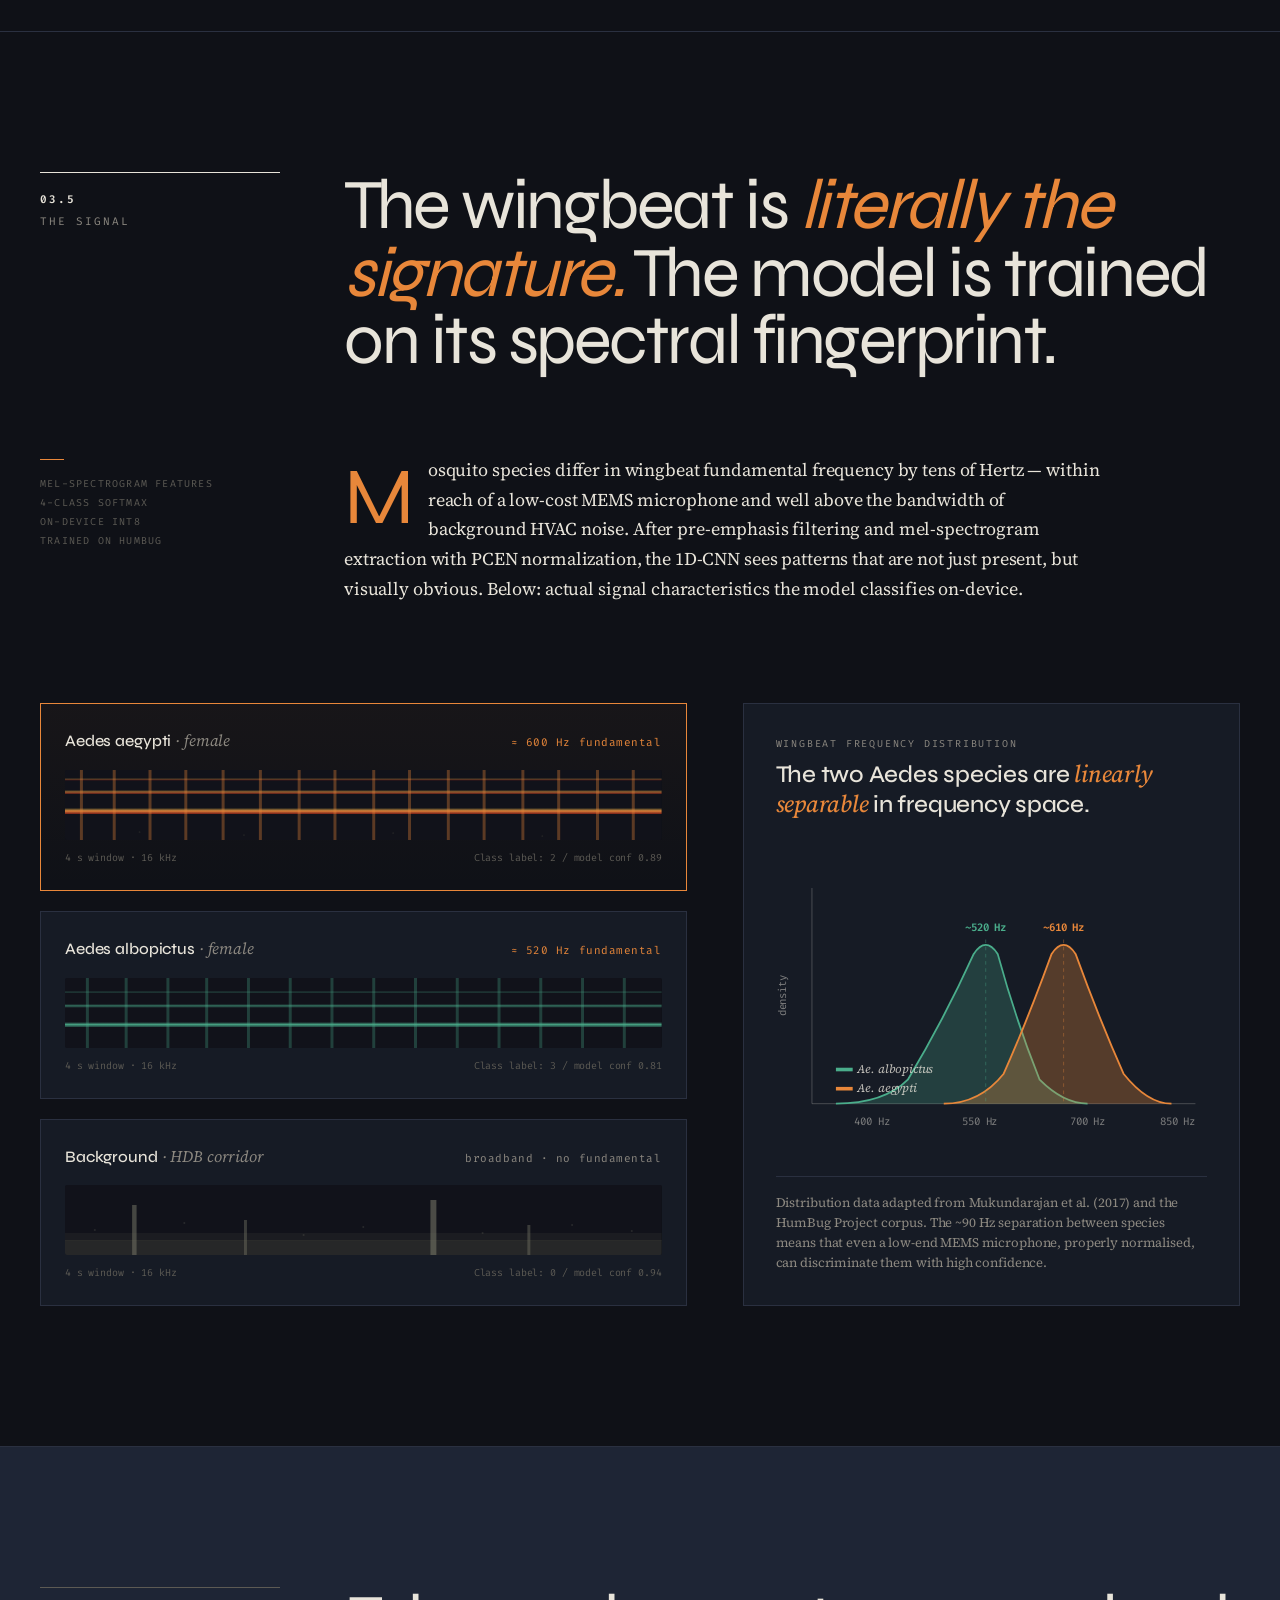
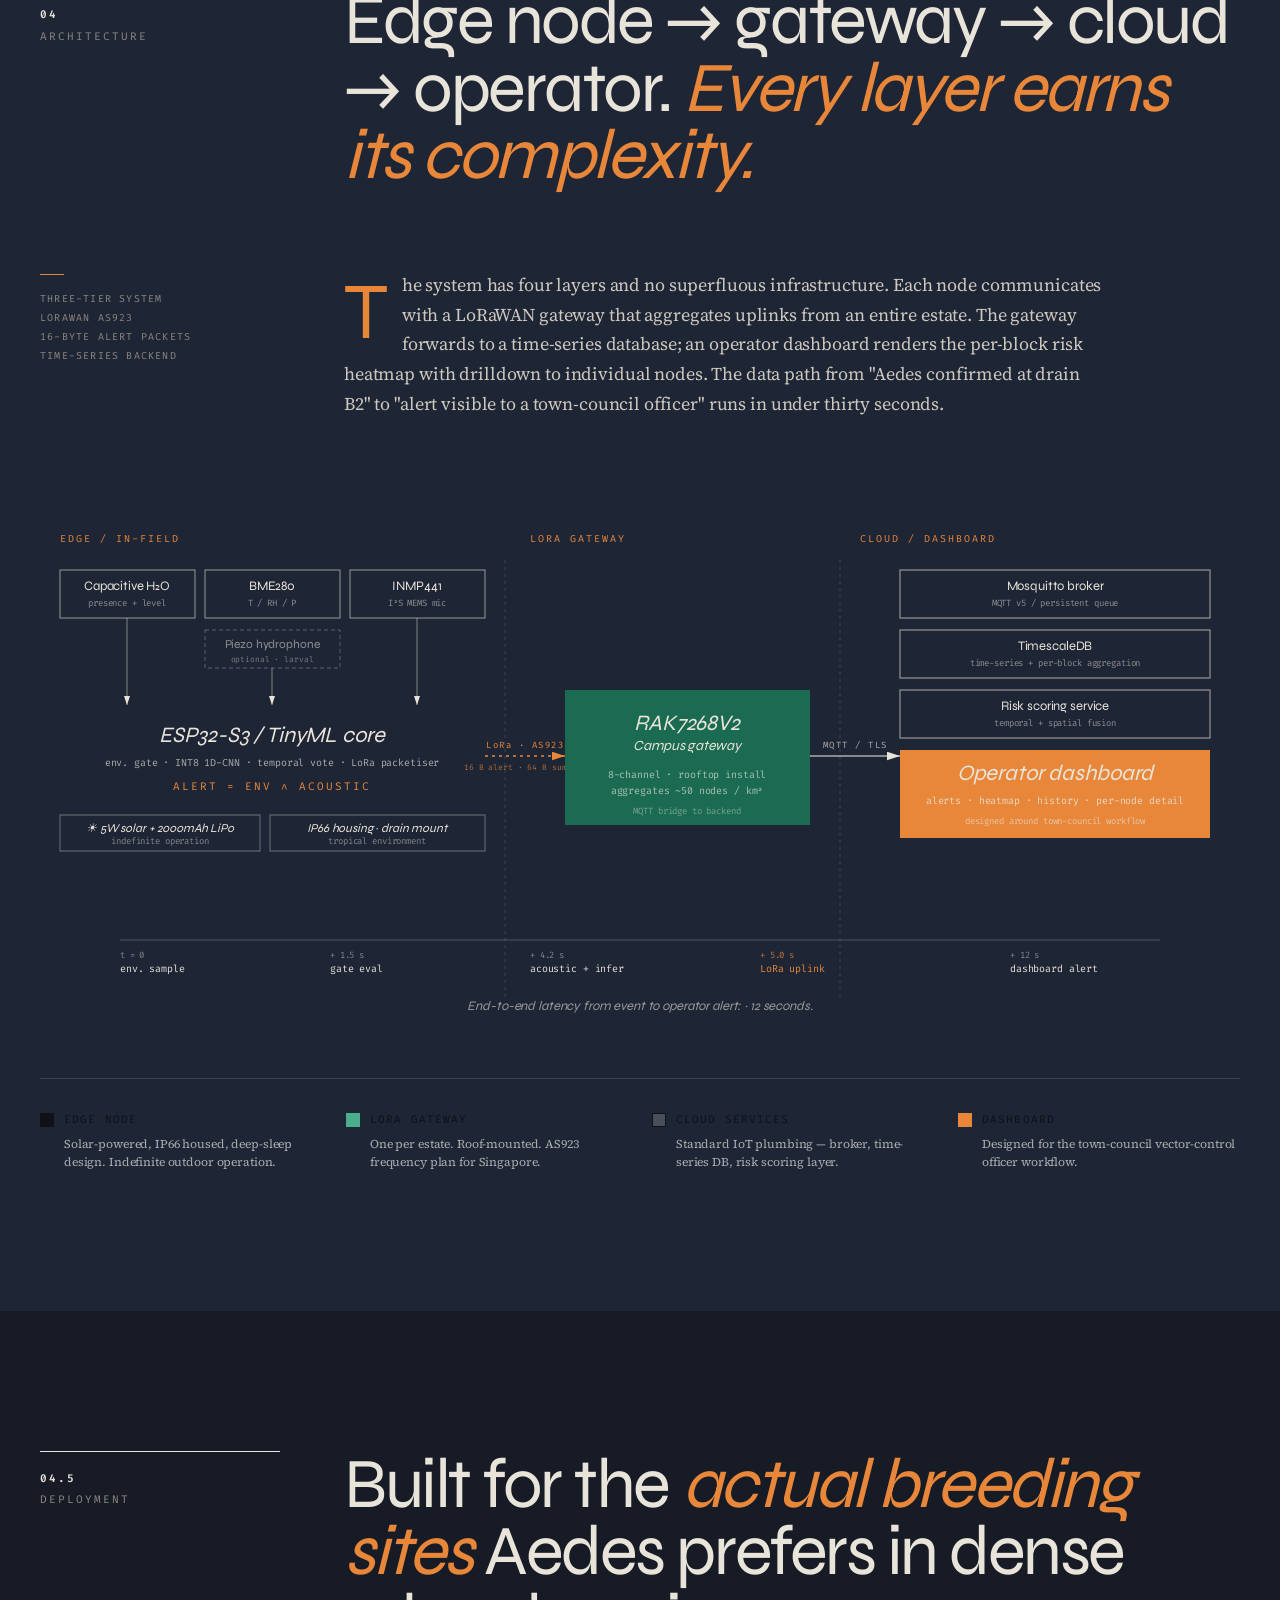
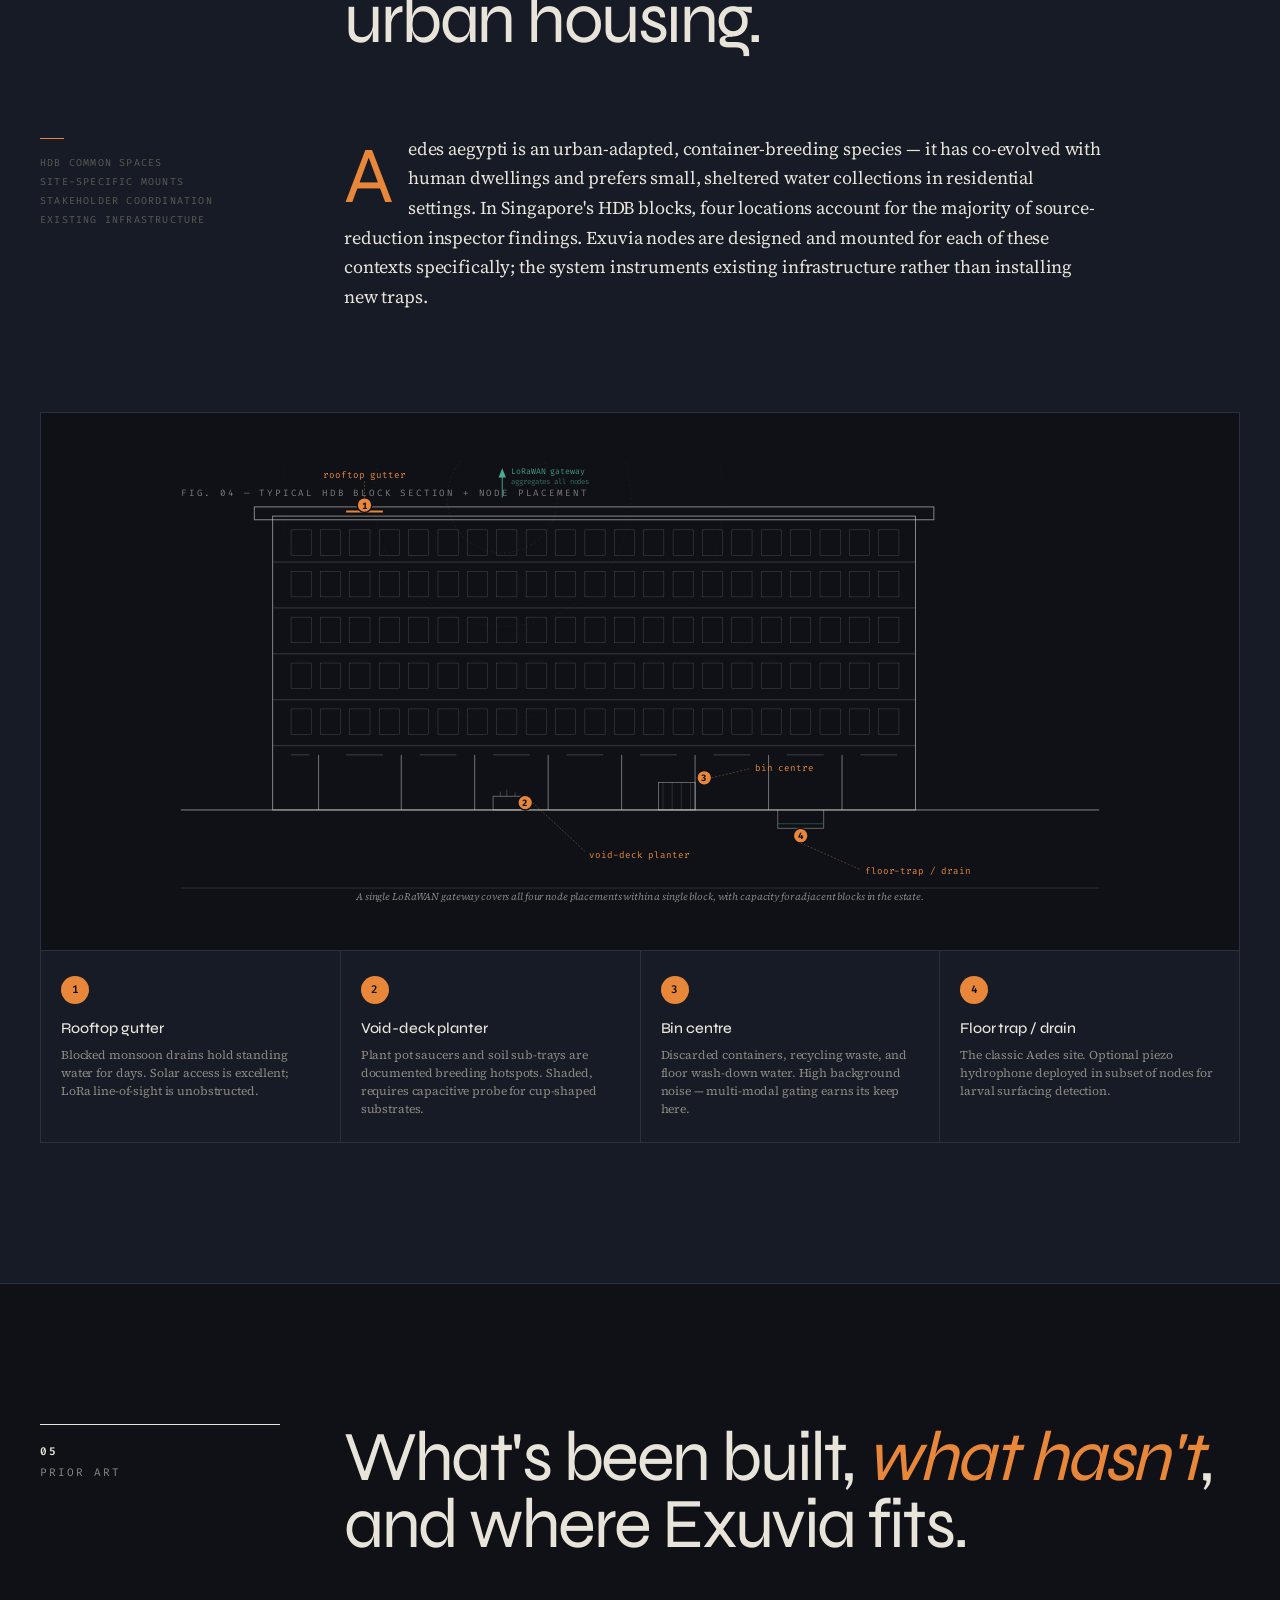
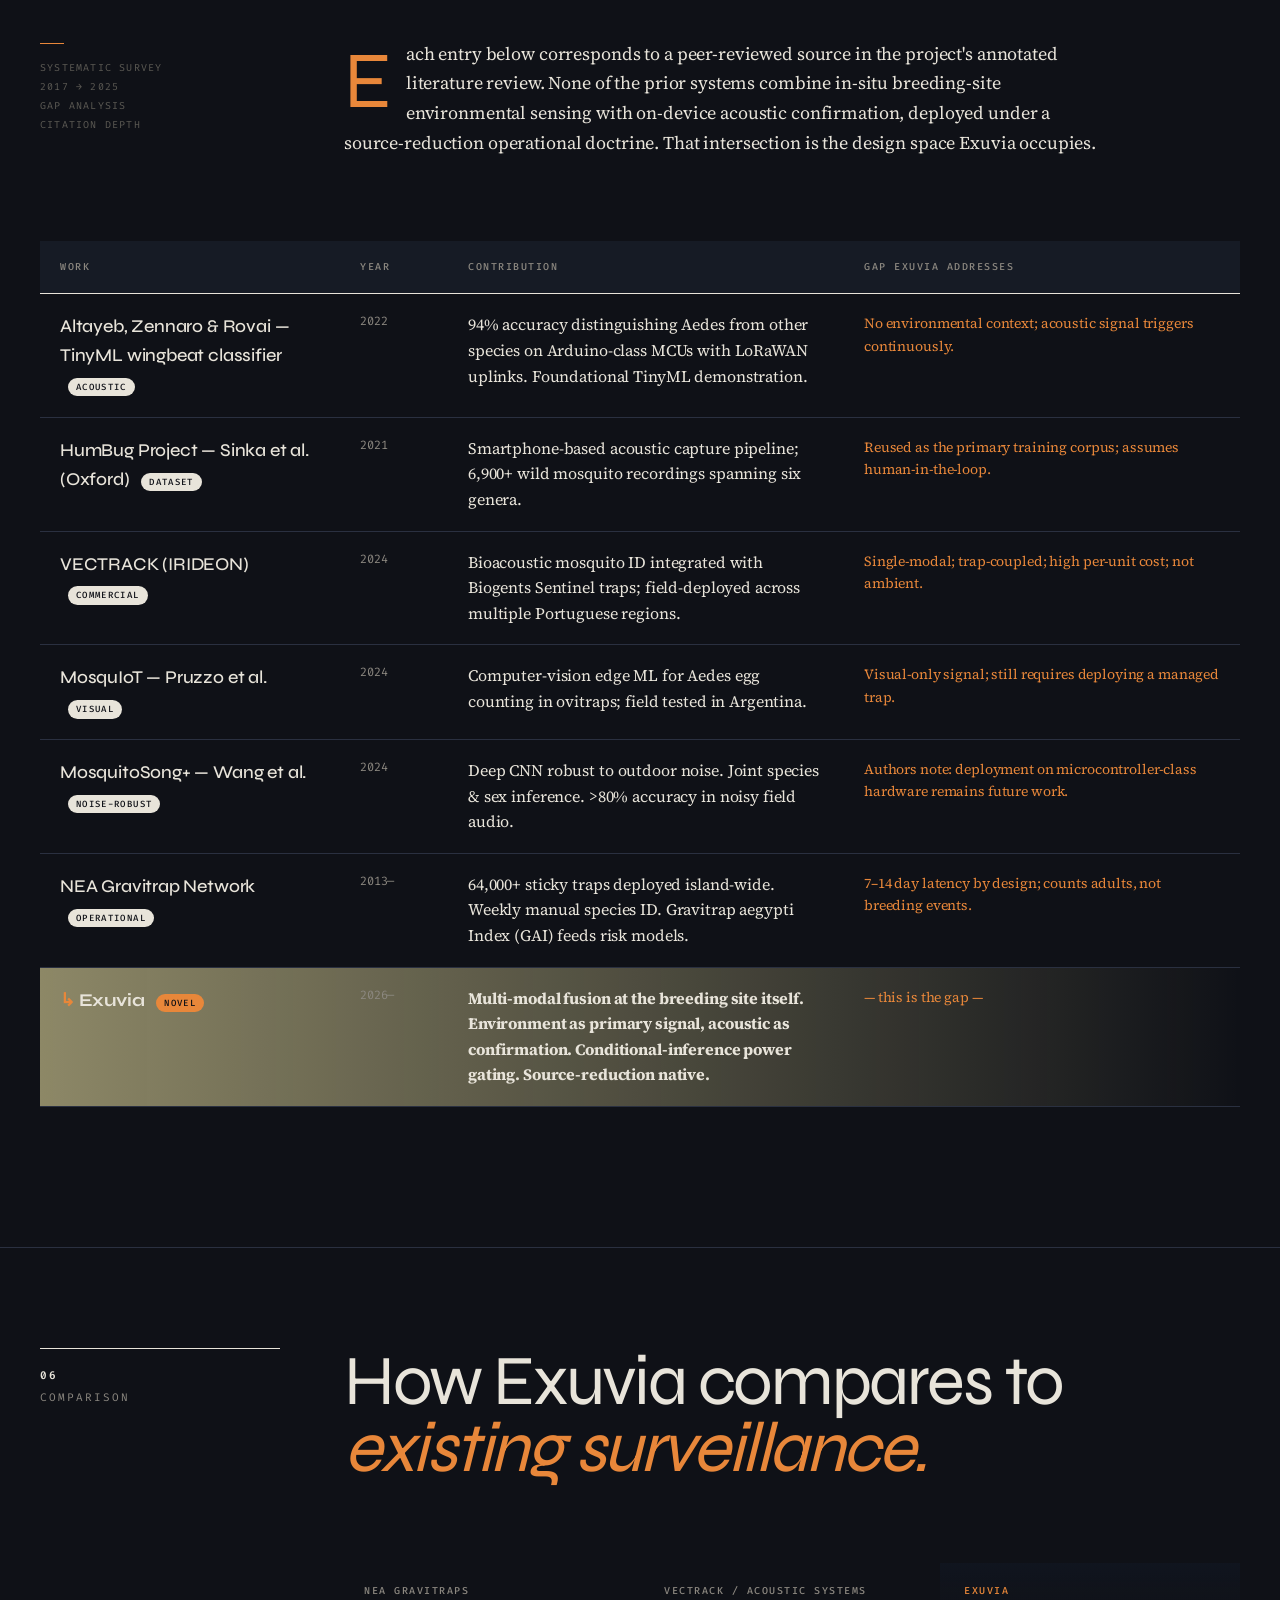
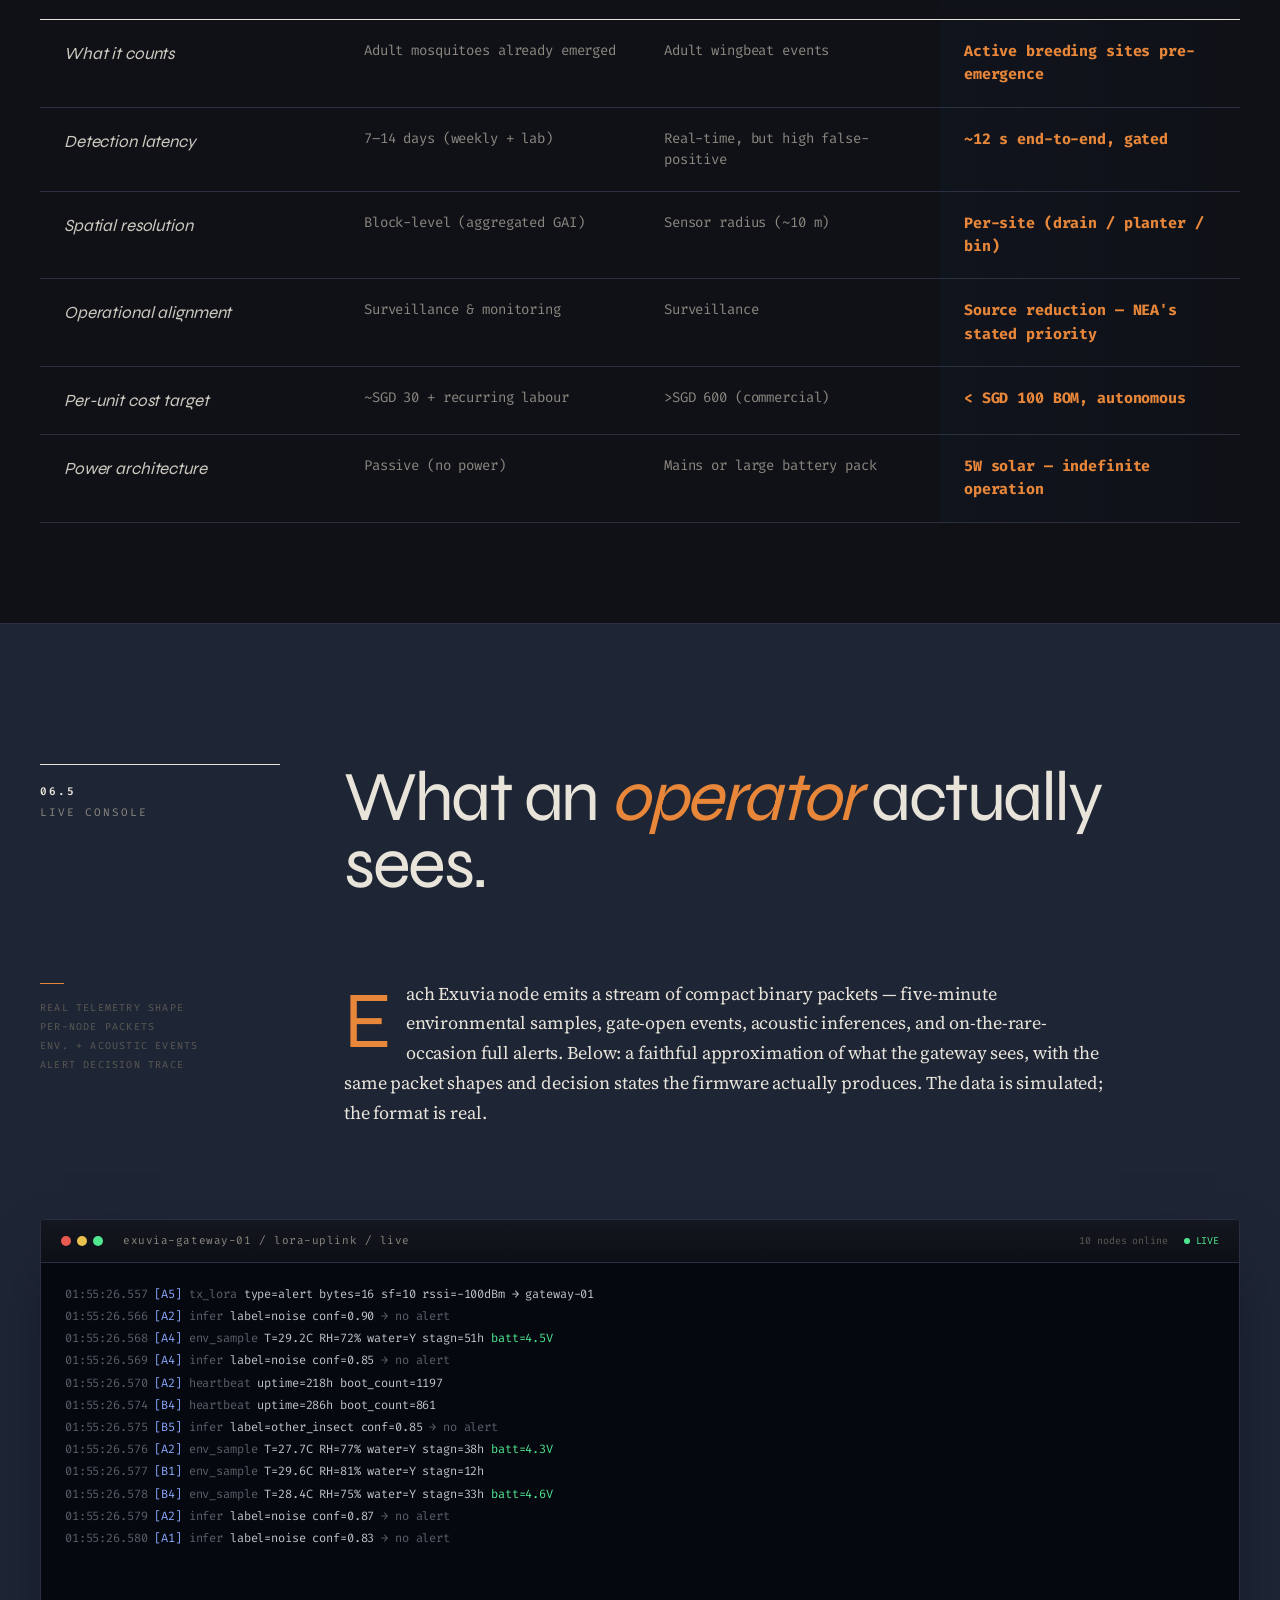
==== commit 28e779ae: "Rename index_3.html to index.html" ====
--- a/index.html
+++ b/index.html
@@ -1135,10 +1135,489 @@
   opacity: 1;
   transform: translateY(0);
 }
+/* ============================================================
+   NEW SECTIONS — added below
+============================================================ */
+
+/* HERO MOSQUITO ILLUSTRATION */
+.hero-grid {
+  position: relative;
+}
+.mosquito-illust {
+  position: absolute;
+  top: 80px;
+  right: -40px;
+  width: 480px;
+  height: 480px;
+  opacity: 0.85;
+  pointer-events: none;
+  z-index: 1;
+  animation: floatIn 1.8s cubic-bezier(0.16, 1, 0.3, 1) 0.4s both;
+}
+.mosquito-illust svg {
+  width: 100%;
+  height: 100%;
+}
+.mosquito-illust .body-line { stroke: var(--accent); stroke-width: 0.8; fill: none; opacity: 0.92; }
+.mosquito-illust .wing-line { stroke: var(--accent); stroke-width: 0.4; fill: none; opacity: 0.5; }
+.mosquito-illust .wing-pulse { stroke: var(--accent); stroke-width: 0.6; fill: none; opacity: 0.6; transform-origin: 260px 235px; animation: wingFlutter 4s ease-in-out infinite; }
+.mosquito-illust .detail-line { stroke: var(--accent); stroke-width: 0.3; fill: none; opacity: 0.4; }
+.mosquito-illust .annotation {
+  font-family: 'Fira Code', monospace;
+  font-size: 9px;
+  letter-spacing: 0.1em;
+  fill: var(--ink-3);
+  text-transform: uppercase;
+}
+.mosquito-illust .annotation-line { stroke: var(--ink-4); stroke-width: 0.4; opacity: 0.5; }
+.mosquito-illust .annotation-dot { fill: var(--accent); }
+
+@keyframes wingFlutter {
+  0%, 100% { opacity: 0.55; transform: scaleY(1); }
+  50% { opacity: 0.85; transform: scaleY(0.92); }
+}
+
+@keyframes floatIn {
+  from { opacity: 0; transform: translateY(40px) translateX(40px) rotate(-8deg); }
+  to { opacity: 0.85; transform: translateY(0) translateX(0) rotate(0); }
+}
+@keyframes hoverFloat {
+  0%, 100% { transform: translateY(0) rotate(0deg); }
+  50% { transform: translateY(-12px) rotate(1.5deg); }
+}
+.mosquito-illust.hovering { animation: floatIn 1.8s cubic-bezier(0.16, 1, 0.3, 1) 0.4s both, hoverFloat 8s ease-in-out 2.2s infinite; }
+
+/* ============================================================
+   LIFECYCLE SECTION
+============================================================ */
+.lifecycle-section {
+  background: var(--paper-2);
+}
+.lifecycle-grid {
+  margin-top: 80px;
+  position: relative;
+}
+.lifecycle-track {
+  position: relative;
+  padding: 60px 0 80px;
+}
+.lifecycle-axis {
+  position: absolute;
+  left: 0; right: 0;
+  top: 50%;
+  height: 1px;
+  background: linear-gradient(90deg, var(--rule), var(--accent), var(--rule));
+  transform: translateY(-50%);
+}
+.lifecycle-axis::before, .lifecycle-axis::after {
+  content: "";
+  position: absolute;
+  top: -3px;
+  width: 7px; height: 7px;
+  background: var(--accent);
+  border-radius: 50%;
+}
+.lifecycle-axis::before { left: 0; }
+.lifecycle-axis::after { right: 0; }
+
+.lifecycle-stages {
+  display: grid;
+  grid-template-columns: repeat(4, 1fr);
+  gap: 32px;
+  position: relative;
+}
+.lc-stage {
+  text-align: center;
+  position: relative;
+}
+.lc-stage-illust {
+  width: 100px;
+  height: 100px;
+  margin: 0 auto 24px;
+  position: relative;
+}
+.lc-stage-illust svg {
+  width: 100%;
+  height: 100%;
+  fill: none;
+  stroke: var(--ink-2);
+  stroke-width: 0.8;
+}
+.lc-stage-day {
+  font-family: 'Fira Code', monospace;
+  font-size: 10px;
+  letter-spacing: 0.15em;
+  text-transform: uppercase;
+  color: var(--accent);
+  margin-bottom: 8px;
+}
+.lc-stage-name {
+  font-family: 'Syne', sans-serif;
+  font-size: 22px;
+  font-weight: 500;
+  color: var(--ink);
+  margin-bottom: 10px;
+  letter-spacing: -0.01em;
+}
+.lc-stage-desc {
+  font-size: 13px;
+  color: var(--ink-3);
+  line-height: 1.55;
+  max-width: 240px;
+  margin: 0 auto;
+}
+
+.lc-marker {
+  margin-top: 32px;
+  display: flex;
+  justify-content: center;
+}
+.lc-marker-band {
+  display: grid;
+  grid-template-columns: repeat(4, 1fr);
+  gap: 32px;
+  width: 100%;
+  margin-top: 48px;
+  padding-top: 36px;
+  border-top: 1px solid var(--rule);
+  position: relative;
+}
+.lc-detect-pill {
+  padding: 10px 18px;
+  font-family: 'Fira Code', monospace;
+  font-size: 10px;
+  letter-spacing: 0.12em;
+  text-transform: uppercase;
+  text-align: center;
+  border: 1px solid var(--rule);
+  background: var(--paper);
+  color: var(--ink-3);
+  line-height: 1.5;
+}
+.lc-detect-pill.exuvia {
+  background: var(--accent);
+  color: var(--paper);
+  border-color: var(--accent);
+  font-weight: 600;
+  box-shadow: 0 8px 24px -8px rgba(232, 135, 58, 0.4);
+}
+.lc-detect-pill.nea {
+  background: transparent;
+  border-color: var(--rule-2);
+  color: var(--ink-3);
+}
+.lc-detect-pill.late {
+  background: rgba(255, 80, 80, 0.05);
+  border-color: rgba(255, 80, 80, 0.3);
+  color: rgba(255, 120, 120, 0.7);
+}
+.lc-detect-label {
+  font-size: 11px;
+  color: var(--ink-4);
+  text-align: center;
+  margin-bottom: 12px;
+  font-family: 'Fira Code', monospace;
+  letter-spacing: 0.1em;
+  text-transform: uppercase;
+}
+
+.lc-gap-callout {
+  margin-top: 56px;
+  padding: 32px 36px;
+  background: var(--paper);
+  border-left: 3px solid var(--accent);
+  font-family: 'Source Serif 4', serif;
+  font-style: italic;
+  font-size: 19px;
+  color: var(--ink);
+  line-height: 1.5;
+  max-width: 900px;
+}
+.lc-gap-callout strong { color: var(--accent); font-style: normal; font-weight: 600; }
+
+/* ============================================================
+   THE SIGNAL — SPECTROGRAMS + FREQUENCY
+============================================================ */
+.signal-grid {
+  display: grid;
+  grid-template-columns: 1.3fr 1fr;
+  gap: 56px;
+  margin-top: 72px;
+}
+.spectrograms {
+  display: flex;
+  flex-direction: column;
+  gap: 20px;
+}
+.spec-card {
+  border: 1px solid var(--rule);
+  background: var(--paper-2);
+  padding: 24px;
+  position: relative;
+}
+.spec-card.featured {
+  border-color: var(--accent);
+  background: linear-gradient(180deg, rgba(232,135,58,0.04), transparent);
+}
+.spec-header {
+  display: flex;
+  justify-content: space-between;
+  align-items: baseline;
+  margin-bottom: 16px;
+}
+.spec-name {
+  font-family: 'Syne', sans-serif;
+  font-size: 16px;
+  font-weight: 500;
+  color: var(--ink);
+}
+.spec-name em { color: var(--ink-3); font-weight: 400; font-style: italic; font-family: 'Source Serif 4', serif; }
+.spec-freq {
+  font-family: 'Fira Code', monospace;
+  font-size: 11px;
+  color: var(--accent);
+  letter-spacing: 0.05em;
+}
+.spec-card.muted .spec-freq { color: var(--ink-3); }
+.spec-canvas {
+  width: 100%;
+  height: 70px;
+  background: var(--paper);
+  border-radius: 2px;
+  position: relative;
+  overflow: hidden;
+}
+.spec-canvas svg { width: 100%; height: 100%; display: block; }
+.spec-foot {
+  margin-top: 10px;
+  font-family: 'Fira Code', monospace;
+  font-size: 10px;
+  color: var(--ink-4);
+  display: flex;
+  justify-content: space-between;
+}
+
+.wingbeat-panel {
+  border: 1px solid var(--rule);
+  background: var(--paper-2);
+  padding: 32px;
+  display: flex;
+  flex-direction: column;
+}
+.wb-title {
+  font-family: 'Fira Code', monospace;
+  font-size: 10px;
+  letter-spacing: 0.18em;
+  text-transform: uppercase;
+  color: var(--ink-3);
+  margin-bottom: 8px;
+}
+.wb-headline {
+  font-family: 'Syne', sans-serif;
+  font-size: 24px;
+  font-weight: 500;
+  color: var(--ink);
+  line-height: 1.2;
+  margin-bottom: 24px;
+  letter-spacing: -0.01em;
+}
+.wb-headline em { color: var(--accent); font-style: italic; font-family: 'Source Serif 4', serif; }
+.wb-chart {
+  flex: 1;
+  min-height: 200px;
+  margin: 16px 0 20px;
+}
+.wb-chart svg { width: 100%; height: 100%; display: block; overflow: visible; }
+.wb-note {
+  font-size: 13px;
+  color: var(--ink-3);
+  line-height: 1.55;
+  padding-top: 16px;
+  border-top: 1px solid var(--rule);
+}
+
+/* ============================================================
+   DEPLOYMENT — HDB CROSS SECTION
+============================================================ */
+.deployment-section {
+  background: var(--paper-2);
+}
+.hdb-figure {
+  margin-top: 72px;
+  position: relative;
+  background: var(--paper);
+  border: 1px solid var(--rule);
+  padding: 48px;
+}
+.hdb-figure svg { width: 100%; height: auto; display: block; }
+
+.hdb-callouts {
+  display: grid;
+  grid-template-columns: repeat(4, 1fr);
+  gap: 1px;
+  background: var(--rule);
+  border: 1px solid var(--rule);
+  margin-top: 0;
+  border-top: none;
+}
+.hdb-call {
+  background: var(--paper-2);
+  padding: 24px 20px;
+}
+.hdb-call .ic {
+  display: inline-block;
+  width: 28px; height: 28px;
+  border-radius: 50%;
+  background: var(--accent);
+  color: var(--paper);
+  font-family: 'Fira Code', monospace;
+  font-size: 11px;
+  font-weight: 600;
+  line-height: 28px;
+  text-align: center;
+  margin-bottom: 12px;
+}
+.hdb-call h5 {
+  font-family: 'Syne', sans-serif;
+  font-size: 15px;
+  font-weight: 500;
+  color: var(--ink);
+  margin-bottom: 6px;
+}
+.hdb-call p {
+  font-size: 12px;
+  color: var(--ink-3);
+  line-height: 1.5;
+}
+
+/* ============================================================
+   LIVE CONSOLE
+============================================================ */
+.console-section {
+  background: var(--paper-3);
+}
+.console-wrap {
+  margin-top: 64px;
+  background: #060810;
+  border: 1px solid var(--rule);
+  border-radius: 4px;
+  overflow: hidden;
+  box-shadow: 0 24px 64px -24px rgba(0,0,0,0.6);
+}
+.console-bar {
+  background: linear-gradient(180deg, #14171f, #0c0f15);
+  padding: 12px 20px;
+  display: flex;
+  align-items: center;
+  justify-content: space-between;
+  border-bottom: 1px solid var(--rule);
+}
+.console-dots { display: flex; gap: 6px; }
+.console-dots span { width: 10px; height: 10px; border-radius: 50%; }
+.console-dots .r { background: #e85a4f; }
+.console-dots .y { background: #e8c14f; }
+.console-dots .g { background: #4fe891; }
+.console-title {
+  font-family: 'Fira Code', monospace;
+  font-size: 11px;
+  color: var(--ink-3);
+  letter-spacing: 0.05em;
+}
+.console-meta {
+  font-family: 'Fira Code', monospace;
+  font-size: 10px;
+  color: var(--ink-4);
+  display: flex;
+  gap: 16px;
+}
+.console-meta .live {
+  color: #4fe891;
+  display: flex;
+  align-items: center;
+  gap: 6px;
+}
+.console-meta .live::before {
+  content: "";
+  width: 6px; height: 6px;
+  border-radius: 50%;
+  background: #4fe891;
+  animation: pulseDot 2s infinite;
+}
+@keyframes pulseDot {
+  0%, 100% { opacity: 1; }
+  50% { opacity: 0.4; }
+}
+
+.console-body {
+  background: #060810;
+  height: 380px;
+  overflow: hidden;
+  position: relative;
+  padding: 20px 0;
+}
+.console-stream {
+  font-family: 'Fira Code', monospace;
+  font-size: 12px;
+  line-height: 1.85;
+  color: #c0c4ca;
+  padding: 0 24px;
+  white-space: nowrap;
+  overflow: hidden;
+}
+.console-stream .ts { color: #5a6068; }
+.console-stream .node { color: #8aa9ff; }
+.console-stream .info { color: #c0c4ca; }
+.console-stream .gate-open { color: #e8c14f; }
+.console-stream .alert { color: #ff7860; font-weight: 600; }
+.console-stream .ok { color: #4fe891; }
+.console-stream .dim { color: #5a6068; }
+.console-stream .accent { color: #e8873a; }
+.console-line {
+  opacity: 0;
+  animation: streamIn 0.4s ease-out forwards;
+}
+@keyframes streamIn {
+  from { opacity: 0; transform: translateX(-8px); }
+  to { opacity: 1; transform: translateX(0); }
+}
+
+.console-foot {
+  background: #0c0f15;
+  padding: 10px 20px;
+  border-top: 1px solid var(--rule);
+  display: grid;
+  grid-template-columns: repeat(4, 1fr);
+  gap: 16px;
+  font-family: 'Fira Code', monospace;
+  font-size: 10px;
+}
+.console-foot .stat-k { color: var(--ink-4); margin-right: 6px; }
+.console-foot .stat-v { color: var(--ink-2); font-weight: 500; }
+.console-foot .stat-v.acc { color: #e8873a; }
+.console-foot .stat-v.ok { color: #4fe891; }
+
+/* RESPONSIVE for new sections */
+@media (max-width: 1100px) {
+  .mosquito-illust { width: 320px; height: 320px; right: -20px; top: 60px; opacity: 0.5; }
+  .lifecycle-stages, .lc-marker-band { grid-template-columns: 1fr 1fr; gap: 24px; }
+  .signal-grid { grid-template-columns: 1fr; gap: 32px; }
+  .hdb-callouts { grid-template-columns: 1fr 1fr; }
+  .console-foot { grid-template-columns: 1fr 1fr; }
+}
+@media (max-width: 700px) {
+  .mosquito-illust { display: none; }
+  .lifecycle-stages, .lc-marker-band { grid-template-columns: 1fr; gap: 32px; }
+  .hdb-callouts { grid-template-columns: 1fr; }
+  .console-body { height: 280px; }
+  .console-stream { font-size: 10px; padding: 0 14px; }
+  .console-foot { grid-template-columns: 1fr; gap: 6px; }
+  .hdb-figure { padding: 24px; }
+  .lc-gap-callout { font-size: 16px; padding: 24px; }
+  .wingbeat-panel { padding: 24px; }
+}
 </style>
 </head>
 <body>
-
 <!-- ================== TOP BAR ================== -->
 <header class="topbar" id="topbar">
   <div class="container topbar-inner">
@@ -1148,16 +1627,16 @@
     </div>
     <nav class="topnav">
       <a href="#problem">Problem</a>
-      <a href="#insight">Insight</a>
+      <a href="#lifecycle">Cycle</a>
       <a href="#approach">Approach</a>
+      <a href="#signal">Signal</a>
       <a href="#architecture">Architecture</a>
-      <a href="#priorart">Prior art</a>
+      <a href="#deployment">Deployment</a>
+      <a href="#console">Console</a>
       <a href="#roadmap">Roadmap</a>
-      <a href="#work">Work</a>
     </nav>
   </div>
 </header>
-
 <!-- ================== HERO ================== -->
 <section class="hero">
   <div class="container hero-grid">
@@ -1189,11 +1668,119 @@
         </div>
       </div>
     </div>
+
+    <!-- Mosquito anatomical illustration -->
+    <div class="mosquito-illust hovering" aria-hidden="true">
+      <svg viewBox="0 0 500 500" xmlns="http://www.w3.org/2000/svg">
+        <!-- Body: head + thorax + abdomen + proboscis -->
+        <!-- Proboscis (long needle) -->
+        <line class="body-line" x1="100" y1="245" x2="195" y2="248"/>
+        <line class="detail-line" x1="105" y1="248" x2="190" y2="251"/>
+
+        <!-- Head -->
+        <ellipse class="body-line" cx="210" cy="247" rx="22" ry="18"/>
+        <!-- Compound eye -->
+        <ellipse class="body-line" cx="218" cy="240" rx="9" ry="7"/>
+        <line class="detail-line" x1="212" y1="237" x2="225" y2="244"/>
+        <line class="detail-line" x1="212" y1="241" x2="225" y2="248"/>
+        <line class="detail-line" x1="213" y1="245" x2="224" y2="240"/>
+
+        <!-- Antennae (feathery) -->
+        <path class="body-line" d="M 200 232 Q 175 200 150 195"/>
+        <path class="body-line" d="M 205 230 Q 185 195 160 188"/>
+        <!-- Antenna tufts -->
+        <line class="detail-line" x1="172" y1="218" x2="167" y2="208"/>
+        <line class="detail-line" x1="168" y1="216" x2="160" y2="208"/>
+        <line class="detail-line" x1="164" y1="214" x2="155" y2="206"/>
+        <line class="detail-line" x1="178" y1="216" x2="172" y2="205"/>
+        <line class="detail-line" x1="176" y1="212" x2="167" y2="200"/>
+
+        <!-- Thorax -->
+        <ellipse class="body-line" cx="262" cy="248" rx="32" ry="25" transform="rotate(-4 262 248)"/>
+        <!-- Thorax stripes (Ae. aegypti characteristic lyre pattern) -->
+        <path class="body-line" d="M 245 235 Q 262 230 280 236"/>
+        <path class="body-line" d="M 248 240 Q 262 237 278 242"/>
+        <path class="detail-line" d="M 252 256 Q 262 262 273 258"/>
+
+        <!-- Abdomen — segmented -->
+        <ellipse class="body-line" cx="335" cy="252" rx="48" ry="20" transform="rotate(8 335 252)"/>
+        <line class="detail-line" x1="307" y1="245" x2="306" y2="263" transform="rotate(8 335 252)"/>
+        <line class="detail-line" x1="320" y1="240" x2="319" y2="268" transform="rotate(8 335 252)"/>
+        <line class="detail-line" x1="335" y1="235" x2="334" y2="270" transform="rotate(8 335 252)"/>
+        <line class="detail-line" x1="350" y1="237" x2="349" y2="268" transform="rotate(8 335 252)"/>
+        <line class="detail-line" x1="365" y1="241" x2="364" y2="263" transform="rotate(8 335 252)"/>
+
+        <!-- Tail/cerci -->
+        <path class="body-line" d="M 380 256 L 396 264"/>
+        <path class="body-line" d="M 380 256 L 398 250"/>
+
+        <!-- Legs — three pairs, long and thin -->
+        <!-- Front legs -->
+        <path class="body-line" d="M 250 265 Q 240 305 260 345 Q 270 365 255 385"/>
+        <path class="body-line" d="M 258 268 Q 260 310 290 340 Q 305 358 295 380"/>
+        <!-- Middle legs -->
+        <path class="body-line" d="M 268 270 Q 280 320 320 350 Q 345 370 335 395"/>
+        <path class="body-line" d="M 270 268 Q 285 230 320 215 Q 350 200 365 175"/>
+        <!-- Hind legs (longest, banded — Ae. aegypti white-band signature) -->
+        <path class="body-line" d="M 290 268 Q 320 310 360 340 Q 395 365 385 405"/>
+        <path class="body-line" d="M 285 268 Q 300 235 340 215 Q 385 195 405 165"/>
+
+        <!-- Leg banding indicators (small ticks) -->
+        <line class="detail-line" x1="318" y1="320" x2="325" y2="322"/>
+        <line class="detail-line" x1="345" y1="345" x2="352" y2="349"/>
+        <line class="detail-line" x1="370" y1="372" x2="376" y2="378"/>
+        <line class="detail-line" x1="335" y1="226" x2="341" y2="232"/>
+        <line class="detail-line" x1="365" y1="206" x2="370" y2="212"/>
+
+        <!-- Wing — left (upper) -->
+        <path class="wing-pulse" d="M 260 235 Q 200 170 130 165 Q 80 168 75 195 Q 80 220 145 232 Q 210 240 260 235 Z"/>
+        <!-- Wing venation -->
+        <path class="wing-line" d="M 250 232 Q 200 200 130 185"/>
+        <path class="wing-line" d="M 250 230 Q 195 192 125 175"/>
+        <path class="wing-line" d="M 250 228 Q 190 185 120 170"/>
+        <path class="wing-line" d="M 252 235 Q 200 215 130 215"/>
+        <path class="wing-line" d="M 253 237 Q 200 225 130 225"/>
+
+        <!-- Wing — right (smaller/folded, below) -->
+        <path class="wing-pulse" d="M 280 260 Q 240 295 200 320 Q 175 332 195 340 Q 240 320 285 280 Z" opacity="0.45"/>
+
+        <!-- ============ ANNOTATIONS ============ -->
+        <!-- Wingbeat -->
+        <line class="annotation-line" x1="140" y1="160" x2="105" y2="120"/>
+        <circle class="annotation-dot" cx="140" cy="160" r="2"/>
+        <text class="annotation" x="60" y="115">600 Hz</text>
+        <text class="annotation" x="22" y="127" style="font-size: 7px; opacity: 0.65;">wingbeat fundamental</text>
+
+        <!-- Thorax / lyre pattern -->
+        <line class="annotation-line" x1="265" y1="232" x2="290" y2="130"/>
+        <circle class="annotation-dot" cx="265" cy="232" r="2"/>
+        <text class="annotation" x="265" y="125">lyre marking</text>
+        <text class="annotation" x="265" y="137" style="font-size: 7px; opacity: 0.65;">Ae. aegypti diagnostic</text>
+
+        <!-- Hind leg banding -->
+        <line class="annotation-line" x1="370" y1="378" x2="430" y2="395"/>
+        <circle class="annotation-dot" cx="370" cy="378" r="2"/>
+        <text class="annotation" x="395" y="412">white-banded</text>
+        <text class="annotation" x="395" y="424" style="font-size: 7px; opacity: 0.65;">tarsal segments</text>
+
+        <!-- Proboscis -->
+        <line class="annotation-line" x1="140" y1="246" x2="100" y2="290"/>
+        <circle class="annotation-dot" cx="140" cy="246" r="2"/>
+        <text class="annotation" x="20" y="305">proboscis</text>
+        <text class="annotation" x="20" y="317" style="font-size: 7px; opacity: 0.65;">female · blood-feeding</text>
+
+        <!-- Scale + species -->
+        <text class="annotation" x="20" y="475" style="font-size: 8px; opacity: 0.55;">Aedes aegypti</text>
+        <text class="annotation" x="20" y="487" style="font-size: 7px; opacity: 0.4;">female · adult · ~4 mm</text>
+
+        <!-- North arrow style figure id -->
+        <text class="annotation" x="455" y="20" style="text-anchor: end; opacity: 0.4;">fig. 00</text>
+      </svg>
+    </div>
   </div>
 
   <div class="scroll-cue">Scroll</div>
 </section>
-
 <!-- ================== STATS RIBBON ================== -->
 <section class="stats-ribbon">
   <div class="container">
@@ -1221,7 +1808,6 @@
     </div>
   </div>
 </section>
-
 <!-- ================== 01. PROBLEM ================== -->
 <section class="content reveal" id="problem">
   <div class="container">
@@ -1336,7 +1922,131 @@
     </div>
   </div>
 </section>
-
+<!-- ================== NEW: LIFECYCLE ================== -->
+<section class="content lifecycle-section reveal" id="lifecycle">
+  <div class="container">
+    <div class="section-head">
+      <div class="section-num"><span class="id">01.5</span><span>The cycle</span></div>
+      <h2>From egg to biting adult in <em>seven days.</em> Current surveillance catches it on day eight.</h2>
+    </div>
+
+    <div class="section-body">
+      <div class="aside">
+        <div class="aside-divider"></div>
+        Egg → larva → pupa → adult<br>
+        5–7 day cycle (28°C)<br>
+        Intervention windows
+      </div>
+      <div class="body">
+        <p>An Aedes aegypti's life from a single dropped egg to a blood-feeding female takes about a week under Singapore's typical 26–30 °C temperatures. The egg can survive desiccation for months, waiting for water; once submerged, the four larval instars complete in three to four days; the pupa transforms in another two. By day seven, the adult flies — and within 48 hours, the female has mated and is seeking blood.</p>
+        <p>Where, in this cycle, can a surveillance system intervene? The answer determines whether you are <strong>preventing transmission or chasing it.</strong></p>
+      </div>
+    </div>
+
+    <div class="lifecycle-grid">
+      <div class="lifecycle-stages">
+        <!-- EGG -->
+        <div class="lc-stage">
+          <div class="lc-stage-illust">
+            <svg viewBox="0 0 100 100" xmlns="http://www.w3.org/2000/svg">
+              <ellipse cx="50" cy="50" rx="14" ry="28" stroke="currentColor" fill="none" stroke-width="1"/>
+              <ellipse cx="50" cy="50" rx="9" ry="22" stroke="currentColor" fill="none" stroke-width="0.5" opacity="0.5"/>
+              <line x1="50" y1="22" x2="50" y2="78" stroke="currentColor" stroke-width="0.4" opacity="0.4" stroke-dasharray="2,2"/>
+            </svg>
+          </div>
+          <div class="lc-stage-day">Day 0–1</div>
+          <div class="lc-stage-name">Egg</div>
+          <div class="lc-stage-desc">Female lays single eggs on damp surfaces just above the waterline. Drought-resistant for months.</div>
+        </div>
+
+        <!-- LARVA -->
+        <div class="lc-stage">
+          <div class="lc-stage-illust">
+            <svg viewBox="0 0 100 100" xmlns="http://www.w3.org/2000/svg">
+              <path d="M 15 50 Q 25 35 35 50 Q 45 65 55 50 Q 65 35 75 50 Q 82 60 85 55" stroke="currentColor" fill="none" stroke-width="1" stroke-linecap="round"/>
+              <circle cx="86" cy="55" r="4" stroke="currentColor" fill="none" stroke-width="0.8"/>
+              <line x1="14" y1="50" x2="6" y2="42" stroke="currentColor" stroke-width="0.7"/>
+              <line x1="14" y1="50" x2="6" y2="50" stroke="currentColor" stroke-width="0.7"/>
+              <line x1="14" y1="50" x2="6" y2="58" stroke="currentColor" stroke-width="0.7"/>
+              <!-- segment ticks -->
+              <line x1="28" y1="42" x2="28" y2="58" stroke="currentColor" stroke-width="0.4" opacity="0.5"/>
+              <line x1="42" y1="42" x2="42" y2="58" stroke="currentColor" stroke-width="0.4" opacity="0.5"/>
+              <line x1="56" y1="42" x2="56" y2="58" stroke="currentColor" stroke-width="0.4" opacity="0.5"/>
+              <line x1="70" y1="42" x2="70" y2="58" stroke="currentColor" stroke-width="0.4" opacity="0.5"/>
+            </svg>
+          </div>
+          <div class="lc-stage-day">Day 2–5</div>
+          <div class="lc-stage-name">Larva</div>
+          <div class="lc-stage-desc">Aquatic. Four instars over 3–4 days. Surfaces periodically to breathe through siphon — a detectable acoustic event.</div>
+        </div>
+
+        <!-- PUPA -->
+        <div class="lc-stage">
+          <div class="lc-stage-illust">
+            <svg viewBox="0 0 100 100" xmlns="http://www.w3.org/2000/svg">
+              <path d="M 35 30 Q 25 50 40 75 Q 55 85 65 70 Q 70 55 60 35 Q 50 25 35 30 Z" stroke="currentColor" fill="none" stroke-width="1"/>
+              <circle cx="48" cy="42" r="4" stroke="currentColor" fill="none" stroke-width="0.6"/>
+              <path d="M 48 50 Q 50 60 48 70" stroke="currentColor" fill="none" stroke-width="0.5" opacity="0.6"/>
+              <!-- breathing trumpets -->
+              <line x1="42" y1="32" x2="38" y2="22" stroke="currentColor" stroke-width="0.7"/>
+              <line x1="54" y1="32" x2="58" y2="22" stroke="currentColor" stroke-width="0.7"/>
+            </svg>
+          </div>
+          <div class="lc-stage-day">Day 5–6</div>
+          <div class="lc-stage-name">Pupa</div>
+          <div class="lc-stage-desc">Non-feeding metamorphic stage. About two days. Still aquatic — breeding site remains active.</div>
+        </div>
+
+        <!-- ADULT -->
+        <div class="lc-stage">
+          <div class="lc-stage-illust">
+            <svg viewBox="0 0 100 100" xmlns="http://www.w3.org/2000/svg">
+              <!-- body -->
+              <ellipse cx="55" cy="50" rx="14" ry="5" stroke="currentColor" fill="none" stroke-width="1" transform="rotate(8 55 50)"/>
+              <circle cx="42" cy="48" r="5" stroke="currentColor" fill="none" stroke-width="1"/>
+              <line x1="36" y1="48" x2="20" y2="48" stroke="currentColor" stroke-width="0.8"/>
+              <!-- wings -->
+              <path d="M 50 45 Q 30 25 15 30 Q 18 42 48 47 Z" stroke="currentColor" fill="none" stroke-width="0.8" opacity="0.7"/>
+              <!-- legs -->
+              <path d="M 50 55 Q 48 70 55 78" stroke="currentColor" fill="none" stroke-width="0.6"/>
+              <path d="M 56 55 Q 58 72 65 80" stroke="currentColor" fill="none" stroke-width="0.6"/>
+              <path d="M 62 55 Q 68 70 78 78" stroke="currentColor" fill="none" stroke-width="0.6"/>
+              <!-- antennae -->
+              <path d="M 38 44 Q 30 38 25 32" stroke="currentColor" fill="none" stroke-width="0.5"/>
+              <path d="M 40 43 Q 33 36 28 28" stroke="currentColor" fill="none" stroke-width="0.5"/>
+            </svg>
+          </div>
+          <div class="lc-stage-day">Day 7+</div>
+          <div class="lc-stage-name">Adult</div>
+          <div class="lc-stage-desc">Female mates within 24h; takes first blood meal within 48h. Wingbeat at ~600 Hz becomes acoustically detectable.</div>
+        </div>
+      </div>
+
+      <div class="lc-marker-band">
+        <div>
+          <div class="lc-detect-label">Day 1</div>
+          <div class="lc-detect-pill exuvia">EXUVIA<br>detects here</div>
+        </div>
+        <div>
+          <div class="lc-detect-label">Day 2–5</div>
+          <div class="lc-detect-pill">larval phase</div>
+        </div>
+        <div>
+          <div class="lc-detect-label">Day 5–6</div>
+          <div class="lc-detect-pill">pupal phase</div>
+        </div>
+        <div>
+          <div class="lc-detect-label">Day 7–14</div>
+          <div class="lc-detect-pill late">Gravitrap weekly count<br>(detects here)</div>
+        </div>
+      </div>
+
+      <div class="lc-gap-callout">
+        Existing surveillance catches the adult <strong>one full generation</strong> after the breeding event. Exuvia targets day one of that generation — when intervention is still preventive, not reactive.
+      </div>
+    </div>
+  </div>
+</section>
 <!-- ================== 02. INSIGHT ================== -->
 <section class="content reveal" id="insight">
   <div class="container">
@@ -1371,7 +2081,6 @@
     </div>
   </div>
 </section>
-
 <!-- ================== 03. APPROACH ================== -->
 <section class="content reveal" id="approach">
   <div class="container">
@@ -1430,7 +2139,220 @@
     </div>
   </div>
 </section>
-
+<!-- ================== NEW: THE SIGNAL ================== -->
+<section class="content reveal" id="signal">
+  <div class="container">
+    <div class="section-head">
+      <div class="section-num"><span class="id">03.5</span><span>The signal</span></div>
+      <h2>The wingbeat is <em>literally the signature.</em> The model is trained on its spectral fingerprint.</h2>
+    </div>
+
+    <div class="section-body">
+      <div class="aside">
+        <div class="aside-divider"></div>
+        Mel-spectrogram features<br>
+        4-class softmax<br>
+        On-device INT8<br>
+        Trained on HumBug
+      </div>
+      <div class="body">
+        <p>Mosquito species differ in wingbeat fundamental frequency by tens of Hertz — within reach of a low-cost MEMS microphone and well above the bandwidth of background HVAC noise. After pre-emphasis filtering and mel-spectrogram extraction with PCEN normalization, the 1D-CNN sees patterns that are not just present, but visually obvious. Below: actual signal characteristics the model classifies on-device.</p>
+      </div>
+    </div>
+
+    <div class="signal-grid">
+      <!-- LEFT: Three spectrograms -->
+      <div class="spectrograms">
+        <div class="spec-card featured">
+          <div class="spec-header">
+            <div class="spec-name">Aedes aegypti <em>· female</em></div>
+            <div class="spec-freq">≈ 600 Hz fundamental</div>
+          </div>
+          <div class="spec-canvas">
+            <svg viewBox="0 0 400 70" preserveAspectRatio="none" xmlns="http://www.w3.org/2000/svg">
+              <defs>
+                <linearGradient id="hotGrad" x1="0" y1="0" x2="0" y2="1">
+                  <stop offset="0%" stop-color="#e8c14f" stop-opacity="0"/>
+                  <stop offset="50%" stop-color="#e8873a" stop-opacity="0.95"/>
+                  <stop offset="100%" stop-color="#a52818" stop-opacity="0.7"/>
+                </linearGradient>
+              </defs>
+              <!-- Background "noise" floor -->
+              <rect x="0" y="0" width="400" height="70" fill="#16161e" opacity="0.4"/>
+              <!-- Fundamental band ~600Hz -->
+              <rect x="0" y="38" width="400" height="6" fill="url(#hotGrad)"/>
+              <!-- Harmonic 2 -->
+              <rect x="0" y="20" width="400" height="4" fill="url(#hotGrad)" opacity="0.7"/>
+              <!-- Harmonic 3 -->
+              <rect x="0" y="8" width="400" height="2.5" fill="url(#hotGrad)" opacity="0.4"/>
+              <!-- Wingbeat modulation (subtle vertical striping) -->
+              <g opacity="0.35">
+                <rect x="10" y="0" width="2" height="70" fill="#e8873a"/>
+                <rect x="32" y="0" width="2" height="70" fill="#e8873a"/>
+                <rect x="56" y="0" width="2" height="70" fill="#e8873a"/>
+                <rect x="80" y="0" width="2" height="70" fill="#e8873a"/>
+                <rect x="105" y="0" width="2" height="70" fill="#e8873a"/>
+                <rect x="130" y="0" width="2" height="70" fill="#e8873a"/>
+                <rect x="156" y="0" width="2" height="70" fill="#e8873a"/>
+                <rect x="180" y="0" width="2" height="70" fill="#e8873a"/>
+                <rect x="206" y="0" width="2" height="70" fill="#e8873a"/>
+                <rect x="230" y="0" width="2" height="70" fill="#e8873a"/>
+                <rect x="256" y="0" width="2" height="70" fill="#e8873a"/>
+                <rect x="280" y="0" width="2" height="70" fill="#e8873a"/>
+                <rect x="306" y="0" width="2" height="70" fill="#e8873a"/>
+                <rect x="330" y="0" width="2" height="70" fill="#e8873a"/>
+                <rect x="356" y="0" width="2" height="70" fill="#e8873a"/>
+                <rect x="380" y="0" width="2" height="70" fill="#e8873a"/>
+              </g>
+              <!-- Sparse low-freq noise -->
+              <circle cx="50" cy="62" r="0.6" fill="#5a5a4a" opacity="0.4"/>
+              <circle cx="120" cy="65" r="0.6" fill="#5a5a4a" opacity="0.4"/>
+              <circle cx="220" cy="63" r="0.6" fill="#5a5a4a" opacity="0.4"/>
+              <circle cx="320" cy="66" r="0.6" fill="#5a5a4a" opacity="0.4"/>
+            </svg>
+          </div>
+          <div class="spec-foot">
+            <span>4 s window · 16 kHz</span>
+            <span>Class label: 2 / model conf 0.89</span>
+          </div>
+        </div>
+
+        <div class="spec-card">
+          <div class="spec-header">
+            <div class="spec-name">Aedes albopictus <em>· female</em></div>
+            <div class="spec-freq">≈ 520 Hz fundamental</div>
+          </div>
+          <div class="spec-canvas">
+            <svg viewBox="0 0 400 70" preserveAspectRatio="none" xmlns="http://www.w3.org/2000/svg">
+              <defs>
+                <linearGradient id="hotGrad2" x1="0" y1="0" x2="0" y2="1">
+                  <stop offset="0%" stop-color="#4aad8b" stop-opacity="0"/>
+                  <stop offset="50%" stop-color="#4aad8b" stop-opacity="0.9"/>
+                  <stop offset="100%" stop-color="#2a5e52" stop-opacity="0.7"/>
+                </linearGradient>
+              </defs>
+              <rect x="0" y="0" width="400" height="70" fill="#16161e" opacity="0.4"/>
+              <!-- Slightly lower fundamental -->
+              <rect x="0" y="44" width="400" height="5" fill="url(#hotGrad2)"/>
+              <rect x="0" y="26" width="400" height="3.5" fill="url(#hotGrad2)" opacity="0.65"/>
+              <rect x="0" y="13" width="400" height="2" fill="url(#hotGrad2)" opacity="0.35"/>
+              <g opacity="0.3">
+                <rect x="14" y="0" width="2" height="70" fill="#4aad8b"/>
+                <rect x="40" y="0" width="2" height="70" fill="#4aad8b"/>
+                <rect x="68" y="0" width="2" height="70" fill="#4aad8b"/>
+                <rect x="94" y="0" width="2" height="70" fill="#4aad8b"/>
+                <rect x="122" y="0" width="2" height="70" fill="#4aad8b"/>
+                <rect x="150" y="0" width="2" height="70" fill="#4aad8b"/>
+                <rect x="178" y="0" width="2" height="70" fill="#4aad8b"/>
+                <rect x="206" y="0" width="2" height="70" fill="#4aad8b"/>
+                <rect x="234" y="0" width="2" height="70" fill="#4aad8b"/>
+                <rect x="262" y="0" width="2" height="70" fill="#4aad8b"/>
+                <rect x="290" y="0" width="2" height="70" fill="#4aad8b"/>
+                <rect x="318" y="0" width="2" height="70" fill="#4aad8b"/>
+                <rect x="346" y="0" width="2" height="70" fill="#4aad8b"/>
+                <rect x="374" y="0" width="2" height="70" fill="#4aad8b"/>
+              </g>
+            </svg>
+          </div>
+          <div class="spec-foot">
+            <span>4 s window · 16 kHz</span>
+            <span>Class label: 3 / model conf 0.81</span>
+          </div>
+        </div>
+
+        <div class="spec-card muted">
+          <div class="spec-header">
+            <div class="spec-name">Background <em>· HDB corridor</em></div>
+            <div class="spec-freq">broadband · no fundamental</div>
+          </div>
+          <div class="spec-canvas">
+            <svg viewBox="0 0 400 70" preserveAspectRatio="none" xmlns="http://www.w3.org/2000/svg">
+              <rect x="0" y="0" width="400" height="70" fill="#16161e" opacity="0.4"/>
+              <!-- Diffuse noise pattern -->
+              <g opacity="0.5">
+                <rect x="0" y="55" width="400" height="15" fill="#5a5a4a" opacity="0.6"/>
+                <rect x="0" y="48" width="400" height="8" fill="#5a5a4a" opacity="0.3"/>
+              </g>
+              <!-- Sparse transients (door slam, footsteps, AC clicks) -->
+              <rect x="45" y="20" width="3" height="50" fill="#7a7a6a" opacity="0.5"/>
+              <rect x="120" y="35" width="2" height="35" fill="#7a7a6a" opacity="0.4"/>
+              <rect x="245" y="15" width="4" height="55" fill="#7a7a6a" opacity="0.55"/>
+              <rect x="310" y="40" width="2" height="30" fill="#7a7a6a" opacity="0.4"/>
+              <!-- Tiny dots for granular noise -->
+              <g fill="#7a7a6a" opacity="0.3">
+                <circle cx="20" cy="45" r="0.7"/>
+                <circle cx="80" cy="38" r="0.7"/>
+                <circle cx="160" cy="50" r="0.7"/>
+                <circle cx="200" cy="42" r="0.7"/>
+                <circle cx="280" cy="48" r="0.7"/>
+                <circle cx="340" cy="40" r="0.7"/>
+                <circle cx="380" cy="46" r="0.7"/>
+              </g>
+            </svg>
+          </div>
+          <div class="spec-foot">
+            <span>4 s window · 16 kHz</span>
+            <span>Class label: 0 / model conf 0.94</span>
+          </div>
+        </div>
+      </div>
+
+      <!-- RIGHT: Wingbeat frequency chart -->
+      <div class="wingbeat-panel">
+        <div class="wb-title">Wingbeat frequency distribution</div>
+        <div class="wb-headline">The two Aedes species are <em>linearly separable</em> in frequency space.</div>
+
+        <div class="wb-chart">
+          <svg viewBox="0 0 360 240" xmlns="http://www.w3.org/2000/svg">
+            <!-- Axes -->
+            <line x1="30" y1="200" x2="350" y2="200" stroke="currentColor" stroke-width="0.5" opacity="0.4"/>
+            <line x1="30" y1="20" x2="30" y2="200" stroke="currentColor" stroke-width="0.5" opacity="0.4"/>
+
+            <!-- Y axis label -->
+            <text x="8" y="110" font-family="Fira Code, monospace" font-size="9" fill="currentColor" opacity="0.5" transform="rotate(-90 8 110)" text-anchor="middle">density</text>
+
+            <!-- X axis labels -->
+            <text x="80" y="218" font-family="Fira Code, monospace" font-size="9" fill="currentColor" opacity="0.5" text-anchor="middle">400 Hz</text>
+            <text x="170" y="218" font-family="Fira Code, monospace" font-size="9" fill="currentColor" opacity="0.5" text-anchor="middle">550 Hz</text>
+            <text x="260" y="218" font-family="Fira Code, monospace" font-size="9" fill="currentColor" opacity="0.5" text-anchor="middle">700 Hz</text>
+            <text x="335" y="218" font-family="Fira Code, monospace" font-size="9" fill="currentColor" opacity="0.5" text-anchor="middle">850 Hz</text>
+
+            <!-- Ae. albopictus distribution (teal, peak ~520Hz) -->
+            <path d="M 50 200 Q 90 200 110 180 Q 140 130 165 75 Q 175 60 185 75 Q 200 130 220 180 Q 240 200 260 200 L 260 200 L 50 200 Z"
+                  fill="#4aad8b" opacity="0.25"/>
+            <path d="M 50 200 Q 90 200 110 180 Q 140 130 165 75 Q 175 60 185 75 Q 200 130 220 180 Q 240 200 260 200"
+                  fill="none" stroke="#4aad8b" stroke-width="1.5"/>
+
+            <!-- Ae. aegypti distribution (orange, peak ~610Hz) -->
+            <path d="M 140 200 Q 170 200 190 175 Q 210 130 230 75 Q 240 60 250 75 Q 270 130 290 175 Q 310 200 330 200 L 330 200 L 140 200 Z"
+                  fill="#e8873a" opacity="0.3"/>
+            <path d="M 140 200 Q 170 200 190 175 Q 210 130 230 75 Q 240 60 250 75 Q 270 130 290 175 Q 310 200 330 200"
+                  fill="none" stroke="#e8873a" stroke-width="1.5"/>
+
+            <!-- Peak markers -->
+            <line x1="175" y1="63" x2="175" y2="200" stroke="#4aad8b" stroke-width="0.5" stroke-dasharray="3,3" opacity="0.6"/>
+            <line x1="240" y1="63" x2="240" y2="200" stroke="#e8873a" stroke-width="0.5" stroke-dasharray="3,3" opacity="0.6"/>
+
+            <!-- Peak labels -->
+            <text x="175" y="56" font-family="Fira Code, monospace" font-size="9" fill="#4aad8b" text-anchor="middle" font-weight="600">~520 Hz</text>
+            <text x="240" y="56" font-family="Fira Code, monospace" font-size="9" fill="#e8873a" text-anchor="middle" font-weight="600">~610 Hz</text>
+
+            <!-- Species labels -->
+            <rect x="50" y="170" width="14" height="3" fill="#4aad8b"/>
+            <text x="68" y="174" font-family="Source Serif 4, serif" font-style="italic" font-size="10" fill="currentColor" opacity="0.8">Ae. albopictus</text>
+
+            <rect x="50" y="186" width="14" height="3" fill="#e8873a"/>
+            <text x="68" y="190" font-family="Source Serif 4, serif" font-style="italic" font-size="10" fill="currentColor" opacity="0.8">Ae. aegypti</text>
+          </svg>
+        </div>
+
+        <div class="wb-note">
+          Distribution data adapted from Mukundarajan et al. (2017) and the HumBug Project corpus. The ~90 Hz separation between species means that even a low-end MEMS microphone, properly normalised, can discriminate them with high confidence.
+        </div>
+      </div>
+    </div>
+  </div>
+</section>
 <!-- ================== 04. ARCHITECTURE (DARK) ================== -->
 <section class="content dark reveal" id="architecture">
   <div class="container">
@@ -1587,7 +2509,157 @@
     </div>
   </div>
 </section>
-
+<!-- ================== NEW: DEPLOYMENT — HDB ================== -->
+<section class="content deployment-section reveal" id="deployment">
+  <div class="container">
+    <div class="section-head">
+      <div class="section-num"><span class="id">04.5</span><span>Deployment</span></div>
+      <h2>Built for the <em>actual breeding sites</em> Aedes prefers in dense urban housing.</h2>
+    </div>
+
+    <div class="section-body">
+      <div class="aside">
+        <div class="aside-divider"></div>
+        HDB common spaces<br>
+        Site-specific mounts<br>
+        Stakeholder coordination<br>
+        Existing infrastructure
+      </div>
+      <div class="body">
+        <p>Aedes aegypti is an urban-adapted, container-breeding species — it has co-evolved with human dwellings and prefers small, sheltered water collections in residential settings. In Singapore's HDB blocks, four locations account for the majority of source-reduction inspector findings. Exuvia nodes are designed and mounted for each of these contexts specifically; the system instruments existing infrastructure rather than installing new traps.</p>
+      </div>
+    </div>
+
+    <div class="hdb-figure">
+      <svg viewBox="0 0 1200 480" xmlns="http://www.w3.org/2000/svg">
+        <!-- ============ HDB BLOCK SILHOUETTE ============ -->
+        <!-- Sky/background gradient is the section bg -->
+
+        <!-- Building outline -->
+        <rect x="200" y="60" width="700" height="320" stroke="currentColor" stroke-width="1" fill="none" opacity="0.6"/>
+
+        <!-- Roof -->
+        <rect x="180" y="50" width="740" height="14" stroke="currentColor" stroke-width="1" fill="none" opacity="0.6"/>
+
+        <!-- Floor lines -->
+        <line x1="200" y1="110" x2="900" y2="110" stroke="currentColor" stroke-width="0.5" opacity="0.4"/>
+        <line x1="200" y1="160" x2="900" y2="160" stroke="currentColor" stroke-width="0.5" opacity="0.4"/>
+        <line x1="200" y1="210" x2="900" y2="210" stroke="currentColor" stroke-width="0.5" opacity="0.4"/>
+        <line x1="200" y1="260" x2="900" y2="260" stroke="currentColor" stroke-width="0.5" opacity="0.4"/>
+        <line x1="200" y1="310" x2="900" y2="310" stroke="currentColor" stroke-width="0.5" opacity="0.4"/>
+
+        <!-- Windows pattern -->
+        <g stroke="currentColor" stroke-width="0.4" fill="none" opacity="0.35">
+          <g><rect x="220" y="75" width="22" height="28"/><rect x="252" y="75" width="22" height="28"/><rect x="284" y="75" width="22" height="28"/><rect x="316" y="75" width="22" height="28"/><rect x="348" y="75" width="22" height="28"/><rect x="380" y="75" width="22" height="28"/><rect x="412" y="75" width="22" height="28"/><rect x="444" y="75" width="22" height="28"/><rect x="476" y="75" width="22" height="28"/><rect x="508" y="75" width="22" height="28"/><rect x="540" y="75" width="22" height="28"/><rect x="572" y="75" width="22" height="28"/><rect x="604" y="75" width="22" height="28"/><rect x="636" y="75" width="22" height="28"/><rect x="668" y="75" width="22" height="28"/><rect x="700" y="75" width="22" height="28"/><rect x="732" y="75" width="22" height="28"/><rect x="764" y="75" width="22" height="28"/><rect x="796" y="75" width="22" height="28"/><rect x="828" y="75" width="22" height="28"/><rect x="860" y="75" width="22" height="28"/></g>
+          <g><rect x="220" y="120" width="22" height="28"/><rect x="252" y="120" width="22" height="28"/><rect x="284" y="120" width="22" height="28"/><rect x="316" y="120" width="22" height="28"/><rect x="348" y="120" width="22" height="28"/><rect x="380" y="120" width="22" height="28"/><rect x="412" y="120" width="22" height="28"/><rect x="444" y="120" width="22" height="28"/><rect x="476" y="120" width="22" height="28"/><rect x="508" y="120" width="22" height="28"/><rect x="540" y="120" width="22" height="28"/><rect x="572" y="120" width="22" height="28"/><rect x="604" y="120" width="22" height="28"/><rect x="636" y="120" width="22" height="28"/><rect x="668" y="120" width="22" height="28"/><rect x="700" y="120" width="22" height="28"/><rect x="732" y="120" width="22" height="28"/><rect x="764" y="120" width="22" height="28"/><rect x="796" y="120" width="22" height="28"/><rect x="828" y="120" width="22" height="28"/><rect x="860" y="120" width="22" height="28"/></g>
+          <g><rect x="220" y="170" width="22" height="28"/><rect x="252" y="170" width="22" height="28"/><rect x="284" y="170" width="22" height="28"/><rect x="316" y="170" width="22" height="28"/><rect x="348" y="170" width="22" height="28"/><rect x="380" y="170" width="22" height="28"/><rect x="412" y="170" width="22" height="28"/><rect x="444" y="170" width="22" height="28"/><rect x="476" y="170" width="22" height="28"/><rect x="508" y="170" width="22" height="28"/><rect x="540" y="170" width="22" height="28"/><rect x="572" y="170" width="22" height="28"/><rect x="604" y="170" width="22" height="28"/><rect x="636" y="170" width="22" height="28"/><rect x="668" y="170" width="22" height="28"/><rect x="700" y="170" width="22" height="28"/><rect x="732" y="170" width="22" height="28"/><rect x="764" y="170" width="22" height="28"/><rect x="796" y="170" width="22" height="28"/><rect x="828" y="170" width="22" height="28"/><rect x="860" y="170" width="22" height="28"/></g>
+          <g><rect x="220" y="220" width="22" height="28"/><rect x="252" y="220" width="22" height="28"/><rect x="284" y="220" width="22" height="28"/><rect x="316" y="220" width="22" height="28"/><rect x="348" y="220" width="22" height="28"/><rect x="380" y="220" width="22" height="28"/><rect x="412" y="220" width="22" height="28"/><rect x="444" y="220" width="22" height="28"/><rect x="476" y="220" width="22" height="28"/><rect x="508" y="220" width="22" height="28"/><rect x="540" y="220" width="22" height="28"/><rect x="572" y="220" width="22" height="28"/><rect x="604" y="220" width="22" height="28"/><rect x="636" y="220" width="22" height="28"/><rect x="668" y="220" width="22" height="28"/><rect x="700" y="220" width="22" height="28"/><rect x="732" y="220" width="22" height="28"/><rect x="764" y="220" width="22" height="28"/><rect x="796" y="220" width="22" height="28"/><rect x="828" y="220" width="22" height="28"/><rect x="860" y="220" width="22" height="28"/></g>
+          <g><rect x="220" y="270" width="22" height="28"/><rect x="252" y="270" width="22" height="28"/><rect x="284" y="270" width="22" height="28"/><rect x="316" y="270" width="22" height="28"/><rect x="348" y="270" width="22" height="28"/><rect x="380" y="270" width="22" height="28"/><rect x="412" y="270" width="22" height="28"/><rect x="444" y="270" width="22" height="28"/><rect x="476" y="270" width="22" height="28"/><rect x="508" y="270" width="22" height="28"/><rect x="540" y="270" width="22" height="28"/><rect x="572" y="270" width="22" height="28"/><rect x="604" y="270" width="22" height="28"/><rect x="636" y="270" width="22" height="28"/><rect x="668" y="270" width="22" height="28"/><rect x="700" y="270" width="22" height="28"/><rect x="732" y="270" width="22" height="28"/><rect x="764" y="270" width="22" height="28"/><rect x="796" y="270" width="22" height="28"/><rect x="828" y="270" width="22" height="28"/><rect x="860" y="270" width="22" height="28"/></g>
+        </g>
+
+        <!-- Void deck (ground floor open) -->
+        <line x1="220" y1="320" x2="240" y2="320" stroke="currentColor" stroke-width="0.6" opacity="0.4"/>
+        <line x1="280" y1="320" x2="320" y2="320" stroke="currentColor" stroke-width="0.6" opacity="0.4"/>
+        <line x1="360" y1="320" x2="400" y2="320" stroke="currentColor" stroke-width="0.6" opacity="0.4"/>
+        <line x1="440" y1="320" x2="480" y2="320" stroke="currentColor" stroke-width="0.6" opacity="0.4"/>
+        <line x1="520" y1="320" x2="560" y2="320" stroke="currentColor" stroke-width="0.6" opacity="0.4"/>
+        <line x1="600" y1="320" x2="640" y2="320" stroke="currentColor" stroke-width="0.6" opacity="0.4"/>
+        <line x1="680" y1="320" x2="720" y2="320" stroke="currentColor" stroke-width="0.6" opacity="0.4"/>
+        <line x1="760" y1="320" x2="800" y2="320" stroke="currentColor" stroke-width="0.6" opacity="0.4"/>
+        <line x1="840" y1="320" x2="880" y2="320" stroke="currentColor" stroke-width="0.6" opacity="0.4"/>
+
+        <!-- Void deck pillars -->
+        <line x1="250" y1="320" x2="250" y2="380" stroke="currentColor" stroke-width="1" opacity="0.5"/>
+        <line x1="340" y1="320" x2="340" y2="380" stroke="currentColor" stroke-width="1" opacity="0.5"/>
+        <line x1="420" y1="320" x2="420" y2="380" stroke="currentColor" stroke-width="1" opacity="0.5"/>
+        <line x1="500" y1="320" x2="500" y2="380" stroke="currentColor" stroke-width="1" opacity="0.5"/>
+        <line x1="580" y1="320" x2="580" y2="380" stroke="currentColor" stroke-width="1" opacity="0.5"/>
+        <line x1="660" y1="320" x2="660" y2="380" stroke="currentColor" stroke-width="1" opacity="0.5"/>
+        <line x1="740" y1="320" x2="740" y2="380" stroke="currentColor" stroke-width="1" opacity="0.5"/>
+        <line x1="820" y1="320" x2="820" y2="380" stroke="currentColor" stroke-width="1" opacity="0.5"/>
+
+        <!-- Ground line -->
+        <line x1="100" y1="380" x2="1100" y2="380" stroke="currentColor" stroke-width="1" opacity="0.6"/>
+
+        <!-- ============ NODE PLACEMENTS ============ -->
+        <!-- N1: Rooftop gutter -->
+        <line x1="280" y1="55" x2="320" y2="55" stroke="#e8873a" stroke-width="2"/>
+        <circle cx="300" cy="48" r="8" fill="#e8873a" stroke="#0f1117" stroke-width="1.5"/>
+        <text x="300" y="52" font-family="Fira Code, monospace" font-size="10" font-weight="700" fill="#0f1117" text-anchor="middle">1</text>
+        <line x1="300" y1="40" x2="300" y2="22" stroke="#e8873a" stroke-width="0.4" stroke-dasharray="2,2"/>
+        <text x="300" y="18" font-family="Fira Code, monospace" font-size="10" fill="#e8873a" text-anchor="middle">rooftop gutter</text>
+
+        <!-- N2: Void deck planter -->
+        <rect x="440" y="365" width="32" height="15" stroke="currentColor" stroke-width="0.7" fill="none" opacity="0.6"/>
+        <line x1="448" y1="365" x2="448" y2="360" stroke="currentColor" stroke-width="0.5" opacity="0.5"/>
+        <line x1="455" y1="365" x2="455" y2="358" stroke="currentColor" stroke-width="0.5" opacity="0.5"/>
+        <line x1="464" y1="365" x2="464" y2="361" stroke="currentColor" stroke-width="0.5" opacity="0.5"/>
+        <circle cx="475" cy="372" r="8" fill="#e8873a" stroke="#0f1117" stroke-width="1.5"/>
+        <text x="475" y="376" font-family="Fira Code, monospace" font-size="10" font-weight="700" fill="#0f1117" text-anchor="middle">2</text>
+        <line x1="483" y1="372" x2="540" y2="425" stroke="#e8873a" stroke-width="0.4" stroke-dasharray="2,2"/>
+        <text x="545" y="432" font-family="Fira Code, monospace" font-size="10" fill="#e8873a">void-deck planter</text>
+
+        <!-- N3: Bin centre -->
+        <rect x="620" y="350" width="40" height="30" stroke="currentColor" stroke-width="0.7" fill="none" opacity="0.6"/>
+        <line x1="625" y1="350" x2="625" y2="380" stroke="currentColor" stroke-width="0.4" opacity="0.4"/>
+        <line x1="635" y1="350" x2="635" y2="380" stroke="currentColor" stroke-width="0.4" opacity="0.4"/>
+        <line x1="645" y1="350" x2="645" y2="380" stroke="currentColor" stroke-width="0.4" opacity="0.4"/>
+        <line x1="655" y1="350" x2="655" y2="380" stroke="currentColor" stroke-width="0.4" opacity="0.4"/>
+        <circle cx="670" cy="345" r="8" fill="#e8873a" stroke="#0f1117" stroke-width="1.5"/>
+        <text x="670" y="349" font-family="Fira Code, monospace" font-size="10" font-weight="700" fill="#0f1117" text-anchor="middle">3</text>
+        <line x1="678" y1="345" x2="720" y2="335" stroke="#e8873a" stroke-width="0.4" stroke-dasharray="2,2"/>
+        <text x="725" y="338" font-family="Fira Code, monospace" font-size="10" fill="#e8873a">bin centre</text>
+
+        <!-- N4: Drain (underground/below grade) -->
+        <path d="M 750 380 L 750 400 L 800 400 L 800 380" stroke="currentColor" stroke-width="0.7" fill="none" opacity="0.6"/>
+        <line x1="750" y1="395" x2="800" y2="395" stroke="#4aad8b" stroke-width="0.8" opacity="0.5"/>
+        <circle cx="775" cy="408" r="8" fill="#e8873a" stroke="#0f1117" stroke-width="1.5"/>
+        <text x="775" y="412" font-family="Fira Code, monospace" font-size="10" font-weight="700" fill="#0f1117" text-anchor="middle">4</text>
+        <line x1="775" y1="416" x2="840" y2="445" stroke="#e8873a" stroke-width="0.4" stroke-dasharray="2,2"/>
+        <text x="845" y="450" font-family="Fira Code, monospace" font-size="10" fill="#e8873a">floor-trap / drain</text>
+
+        <!-- ============ LORA GATEWAY ============ -->
+        <line x1="450" y1="40" x2="450" y2="10" stroke="#4aad8b" stroke-width="1"/>
+        <polygon points="446,18 454,18 450,8" fill="#4aad8b"/>
+        <text x="460" y="14" font-family="Fira Code, monospace" font-size="9" fill="#4aad8b" opacity="0.85">LoRaWAN gateway</text>
+        <text x="460" y="25" font-family="Fira Code, monospace" font-size="8" fill="#4aad8b" opacity="0.6">aggregates all nodes</text>
+
+        <!-- Wireless rings from gateway -->
+        <circle cx="450" cy="40" r="60" stroke="#4aad8b" stroke-width="0.4" stroke-dasharray="2,3" fill="none" opacity="0.3"/>
+        <circle cx="450" cy="40" r="140" stroke="#4aad8b" stroke-width="0.4" stroke-dasharray="2,3" fill="none" opacity="0.2"/>
+        <circle cx="450" cy="40" r="240" stroke="#4aad8b" stroke-width="0.4" stroke-dasharray="2,3" fill="none" opacity="0.12"/>
+
+        <!-- ============ LABEL ============ -->
+        <text x="100" y="38" font-family="Fira Code, monospace" font-size="10" letter-spacing="2" fill="currentColor" opacity="0.5">FIG. 04 — TYPICAL HDB BLOCK SECTION + NODE PLACEMENT</text>
+        <line x1="100" y1="465" x2="1100" y2="465" stroke="currentColor" stroke-width="0.5" opacity="0.3"/>
+        <text x="600" y="478" font-family="Source Serif 4, serif" font-style="italic" font-size="11" fill="currentColor" opacity="0.55" text-anchor="middle">A single LoRaWAN gateway covers all four node placements within a single block, with capacity for adjacent blocks in the estate.</text>
+      </svg>
+    </div>
+
+    <div class="hdb-callouts">
+      <div class="hdb-call">
+        <span class="ic">1</span>
+        <h5>Rooftop gutter</h5>
+        <p>Blocked monsoon drains hold standing water for days. Solar access is excellent; LoRa line-of-sight is unobstructed.</p>
+      </div>
+      <div class="hdb-call">
+        <span class="ic">2</span>
+        <h5>Void-deck planter</h5>
+        <p>Plant pot saucers and soil sub-trays are documented breeding hotspots. Shaded, requires capacitive probe for cup-shaped substrates.</p>
+      </div>
+      <div class="hdb-call">
+        <span class="ic">3</span>
+        <h5>Bin centre</h5>
+        <p>Discarded containers, recycling waste, and floor wash-down water. High background noise — multi-modal gating earns its keep here.</p>
+      </div>
+      <div class="hdb-call">
+        <span class="ic">4</span>
+        <h5>Floor trap / drain</h5>
+        <p>The classic Aedes site. Optional piezo hydrophone deployed in subset of nodes for larval surfacing detection.</p>
+      </div>
+    </div>
+  </div>
+</section>
 <!-- ================== 05. PRIOR ART ================== -->
 <section class="content reveal" id="priorart">
   <div class="container">
@@ -1729,6 +2801,52 @@
   </div>
 </section>
 
+<!-- ================== NEW: LIVE CONSOLE ================== -->
+<section class="content console-section reveal" id="console">
+  <div class="container">
+    <div class="section-head">
+      <div class="section-num"><span class="id">06.5</span><span>Live console</span></div>
+      <h2>What an <em>operator</em> actually sees.</h2>
+    </div>
+
+    <div class="section-body">
+      <div class="aside">
+        <div class="aside-divider"></div>
+        Real telemetry shape<br>
+        Per-node packets<br>
+        Env. + acoustic events<br>
+        Alert decision trace
+      </div>
+      <div class="body">
+        <p>Each Exuvia node emits a stream of compact binary packets — five-minute environmental samples, gate-open events, acoustic inferences, and on-the-rare-occasion full alerts. Below: a faithful approximation of what the gateway sees, with the same packet shapes and decision states the firmware actually produces. The data is simulated; the format is real.</p>
+      </div>
+    </div>
+
+    <div class="console-wrap">
+      <div class="console-bar">
+        <div style="display: flex; align-items: center; gap: 20px;">
+          <div class="console-dots"><span class="r"></span><span class="y"></span><span class="g"></span></div>
+          <div class="console-title">exuvia-gateway-01 / lora-uplink / live</div>
+        </div>
+        <div class="console-meta">
+          <span>10 nodes online</span>
+          <span class="live">LIVE</span>
+        </div>
+      </div>
+
+      <div class="console-body">
+        <div class="console-stream" id="consoleStream"></div>
+      </div>
+
+      <div class="console-foot">
+        <div><span class="stat-k">avg battery</span><span class="stat-v ok">4.02 V</span></div>
+        <div><span class="stat-k">last alert</span><span class="stat-v acc">B2 · 12s ago</span></div>
+        <div><span class="stat-k">packets / 24h</span><span class="stat-v">3,427</span></div>
+        <div><span class="stat-k">model version</span><span class="stat-v">v0.3.1-int8</span></div>
+      </div>
+    </div>
+  </div>
+</section>
 <!-- ================== 07. ROADMAP ================== -->
 <section class="content reveal" id="roadmap">
   <div class="container">
@@ -1944,7 +3062,74 @@
     }
   });
 });
+
+/* Live console stream */
+(function() {
+  const stream = document.getElementById('consoleStream');
+  if (!stream) return;
+
+  const NODES = ['A1', 'A2', 'A3', 'A4', 'A5', 'B1', 'B2', 'B3', 'B4', 'B5'];
+  const TEMPLATES = [
+    { w: 25, fn: (n, t) => `<span class="ts">${t}</span>  <span class="node">[${n}]</span>  <span class="dim">env_sample</span> <span class="info">T=${(26 + Math.random()*5).toFixed(1)}C RH=${Math.round(65+Math.random()*25)}% water=${Math.random()>0.6?'Y':'N'} stagn=${Math.floor(Math.random()*48)}h</span>` },
+    { w: 25, fn: (n, t) => `<span class="ts">${t}</span>  <span class="node">[${n}]</span>  <span class="dim">env_sample</span> <span class="info">T=${(26 + Math.random()*5).toFixed(1)}C RH=${Math.round(65+Math.random()*25)}% water=Y stagn=${Math.floor(20+Math.random()*40)}h</span>  <span class="ok">batt=4.${Math.floor(Math.random()*9)}V</span>` },
+    { w: 15, fn: (n, t) => `<span class="ts">${t}</span>  <span class="node">[${n}]</span>  <span class="dim">heartbeat</span> <span class="info">uptime=${Math.floor(100 + Math.random()*200)}h boot_count=${Math.floor(800 + Math.random()*400)}</span>` },
+    { w: 10, fn: (n, t) => `<span class="ts">${t}</span>  <span class="node">[${n}]</span>  <span class="gate-open">gate_open</span>   <span class="info">score=0.${Math.floor(60+Math.random()*30)} → activating acoustic stage</span>` },
+    { w: 8,  fn: (n, t) => `<span class="ts">${t}</span>  <span class="node">[${n}]</span>  <span class="dim">acoustic</span>   <span class="info">capture=4.0s · mel+pcen ok · infer_ms=${Math.floor(170+Math.random()*40)}</span>` },
+    { w: 7,  fn: (n, t) => `<span class="ts">${t}</span>  <span class="node">[${n}]</span>  <span class="dim">infer</span>      <span class="info">label=noise conf=0.${Math.floor(80+Math.random()*15)}  <span class="dim">→ no alert</span></span>` },
+    { w: 5,  fn: (n, t) => `<span class="ts">${t}</span>  <span class="node">[${n}]</span>  <span class="dim">infer</span>      <span class="info">label=other_insect conf=0.${Math.floor(70+Math.random()*20)}  <span class="dim">→ no alert</span></span>` },
+    { w: 3,  fn: (n, t) => `<span class="ts">${t}</span>  <span class="node">[${n}]</span>  <span class="dim">infer</span>      <span class="accent">label=ae_aegypti conf=0.${Math.floor(78+Math.random()*15)}</span>  <span class="info">vote=${Math.floor(1+Math.random()*3)}/5</span>` },
+    { w: 1,  fn: (n, t) => `<span class="ts">${t}</span>  <span class="node">[${n}]</span>  <span class="alert">ALERT</span>      <span class="info">aedes_aegypti confirmed · vote=4/5 · stagn=${Math.floor(28+Math.random()*40)}h · uplink queued</span>` },
+    { w: 1,  fn: (n, t) => `<span class="ts">${t}</span>  <span class="node">[${n}]</span>  <span class="dim">tx_lora</span>    <span class="info">type=alert bytes=16 sf=10 rssi=-${Math.floor(80+Math.random()*30)}dBm → gateway-01</span>` },
+    { w: 6,  fn: (n, t) => `<span class="ts">${t}</span>  <span class="node">[${n}]</span>  <span class="dim">tx_lora</span>    <span class="info">type=summary bytes=64 sf=10 rssi=-${Math.floor(80+Math.random()*30)}dBm → gateway-01</span>` },
+    { w: 4,  fn: (n, t) => `<span class="ts">${t}</span>  <span class="node">[${n}]</span>  <span class="dim">sleep</span>      <span class="info">wake_in=300s next=env_sample current_avg=${Math.floor(40+Math.random()*30)}uA</span>` },
+  ];
+  const totalW = TEMPLATES.reduce((s, t) => s + t.w, 0);
+
+  function pickTemplate() {
+    let r = Math.random() * totalW;
+    for (const t of TEMPLATES) {
+      r -= t.w;
+      if (r <= 0) return t;
+    }
+    return TEMPLATES[0];
+  }
+
+  function timestamp() {
+    const d = new Date();
+    return `${String(d.getHours()).padStart(2,'0')}:${String(d.getMinutes()).padStart(2,'0')}:${String(d.getSeconds()).padStart(2,'0')}.${String(d.getMilliseconds()).padStart(3,'0').slice(0,3)}`;
+  }
+
+  function appendLine() {
+    const node = NODES[Math.floor(Math.random() * NODES.length)];
+    const tpl = pickTemplate();
+    const div = document.createElement('div');
+    div.className = 'console-line';
+    div.innerHTML = tpl.fn(node, timestamp());
+    stream.appendChild(div);
+
+    // Trim old lines to keep DOM lean
+    while (stream.children.length > 30) {
+      stream.removeChild(stream.firstChild);
+    }
+    // Scroll
+    stream.scrollTop = stream.scrollHeight;
+  }
+
+  // Seed the console with a burst on first scroll-into-view, then keep it running
+  let started = false;
+  const obs = new IntersectionObserver((entries) => {
+    entries.forEach(e => {
+      if (e.isIntersecting && !started) {
+        started = true;
+        // seed
+        for (let i = 0; i < 12; i++) appendLine();
+        // then keep going
+        setInterval(appendLine, 800 + Math.random() * 600);
+      }
+    });
+  }, { rootMargin: '-100px' });
+  obs.observe(document.getElementById('console'));
+})();
 </script>
-
 </body>
 </html>
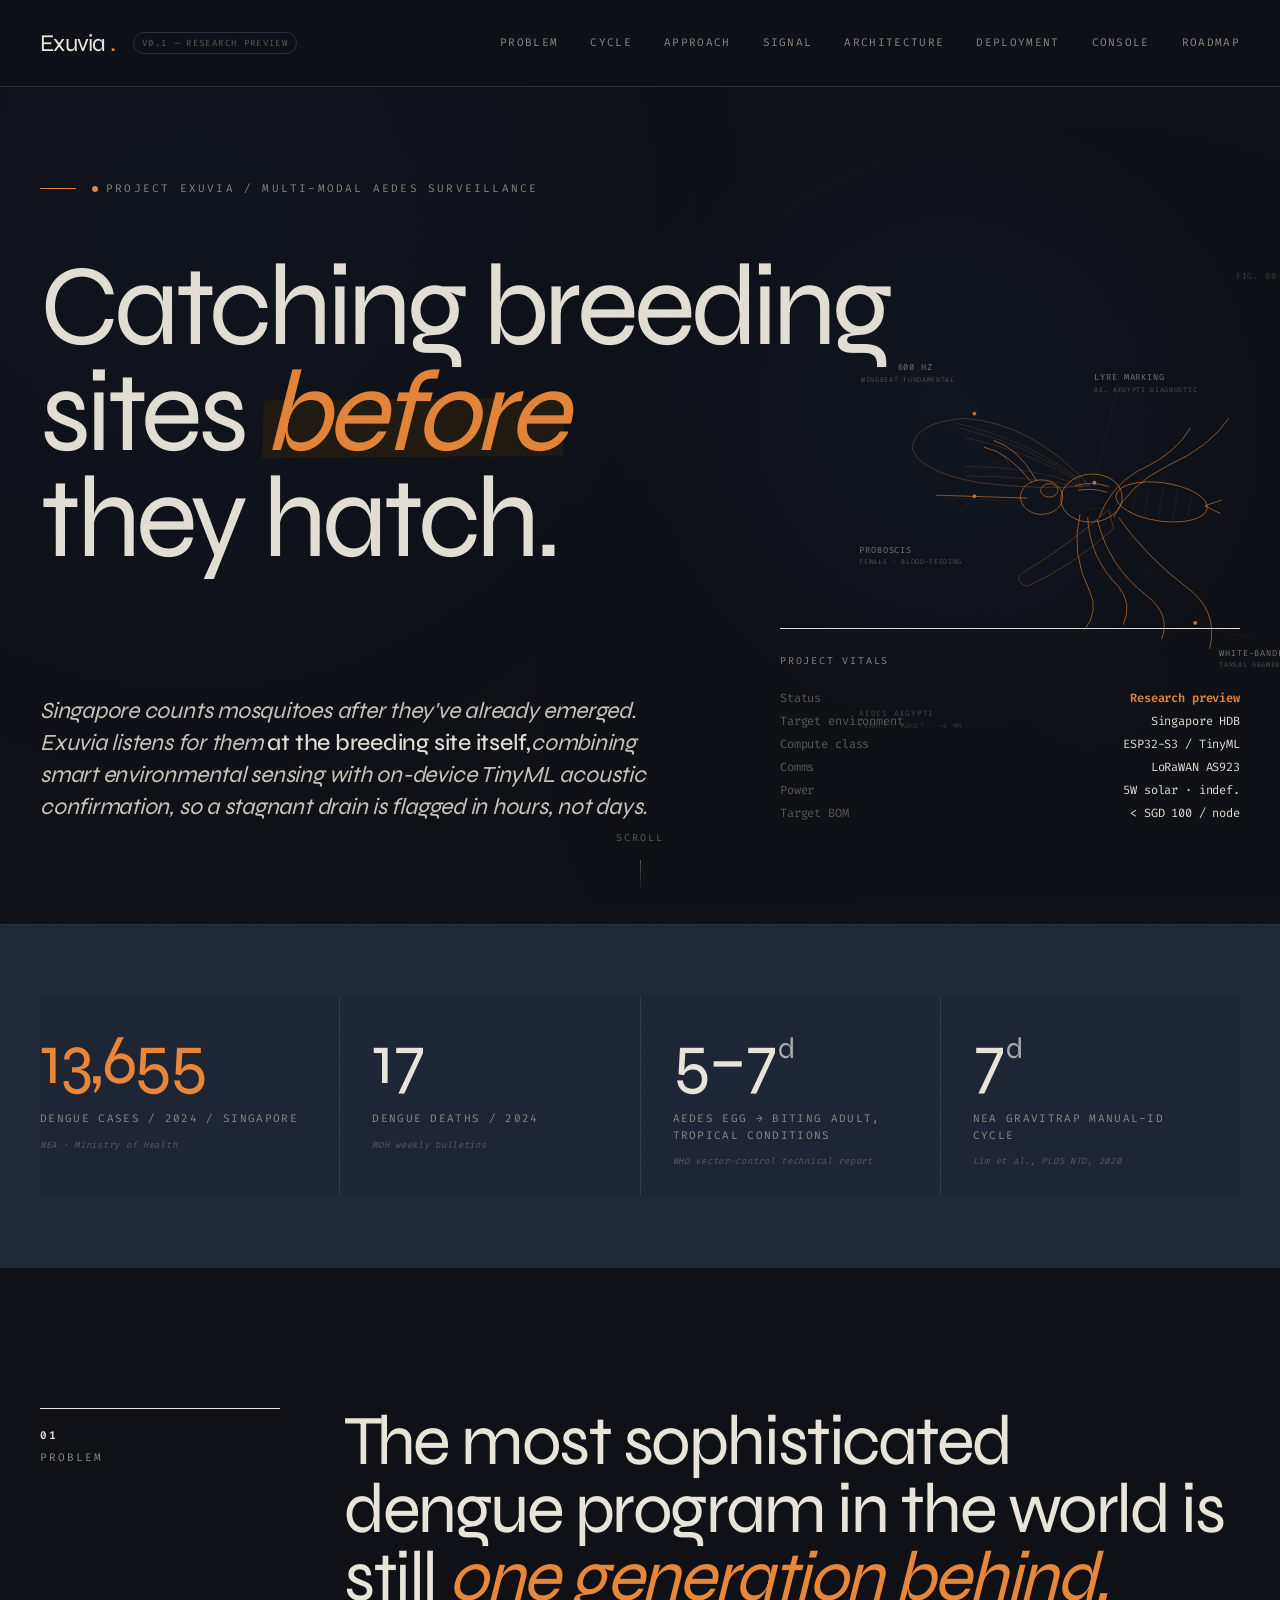
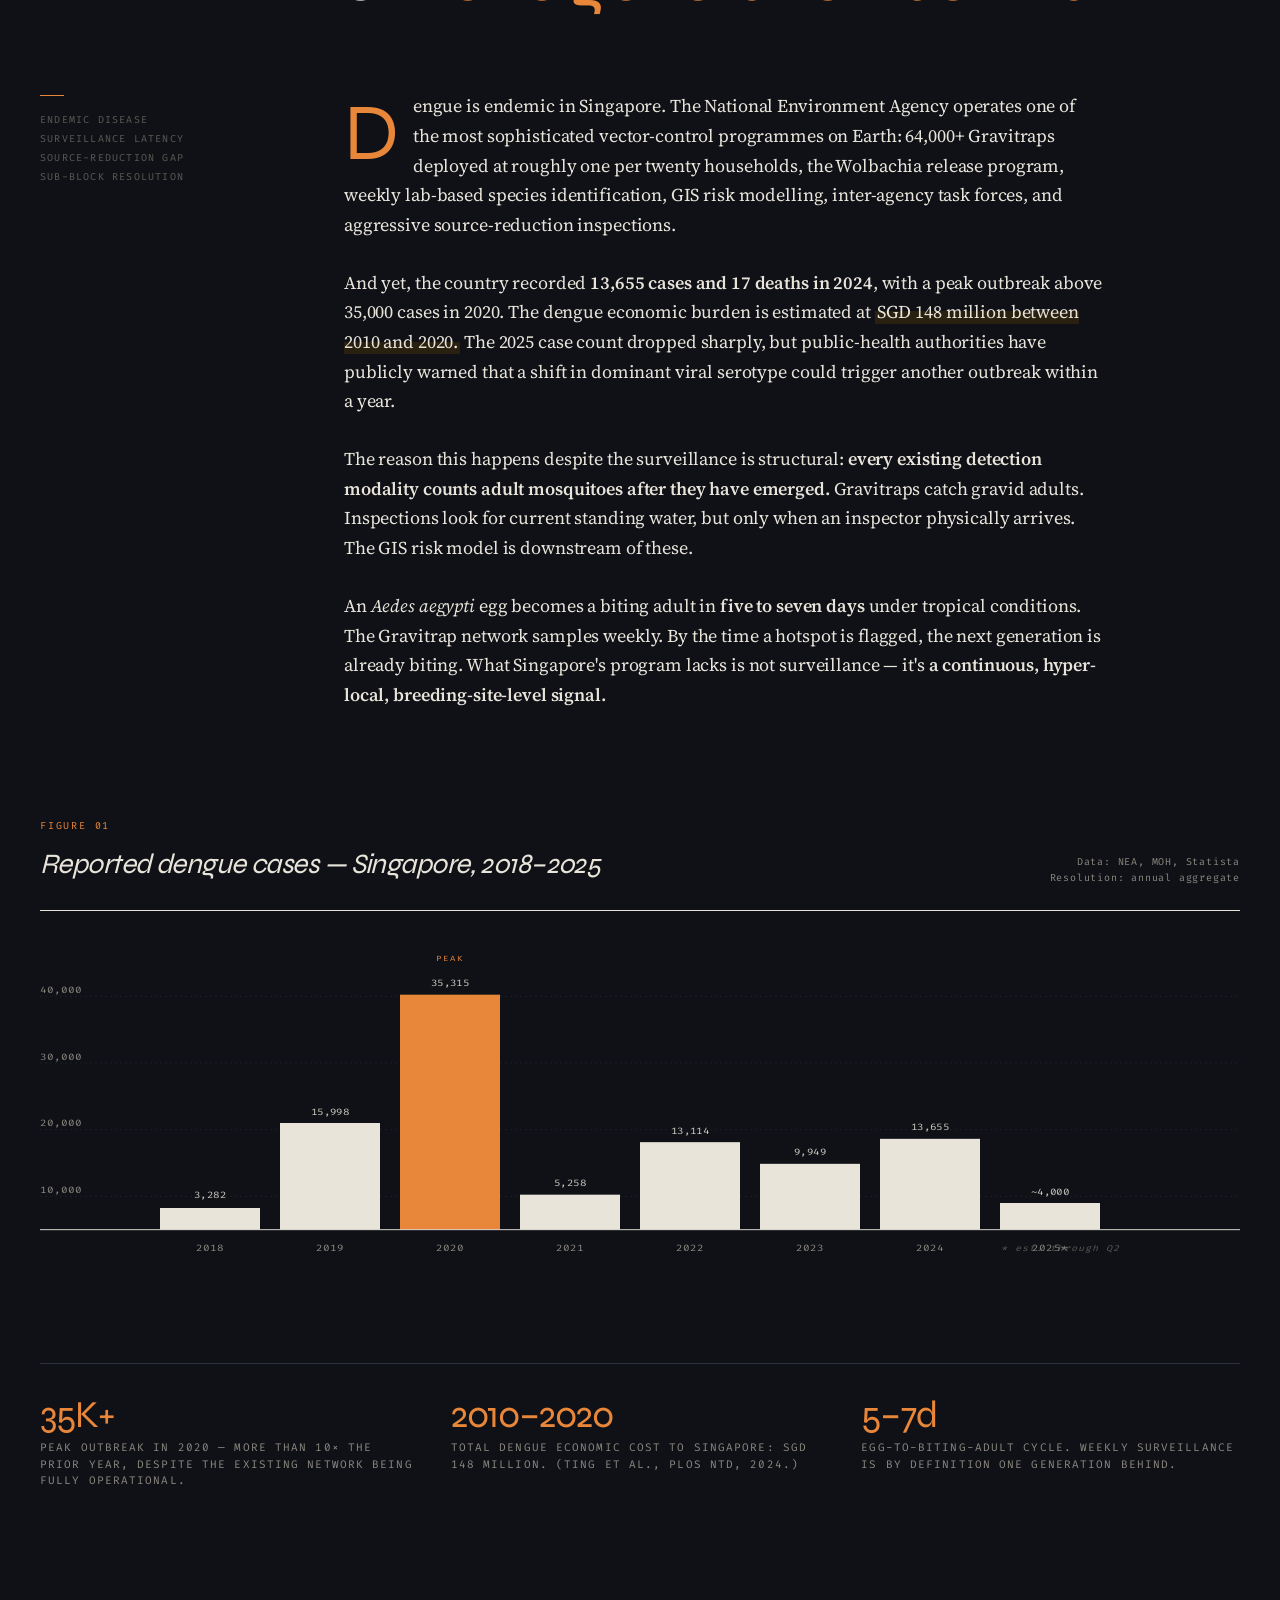
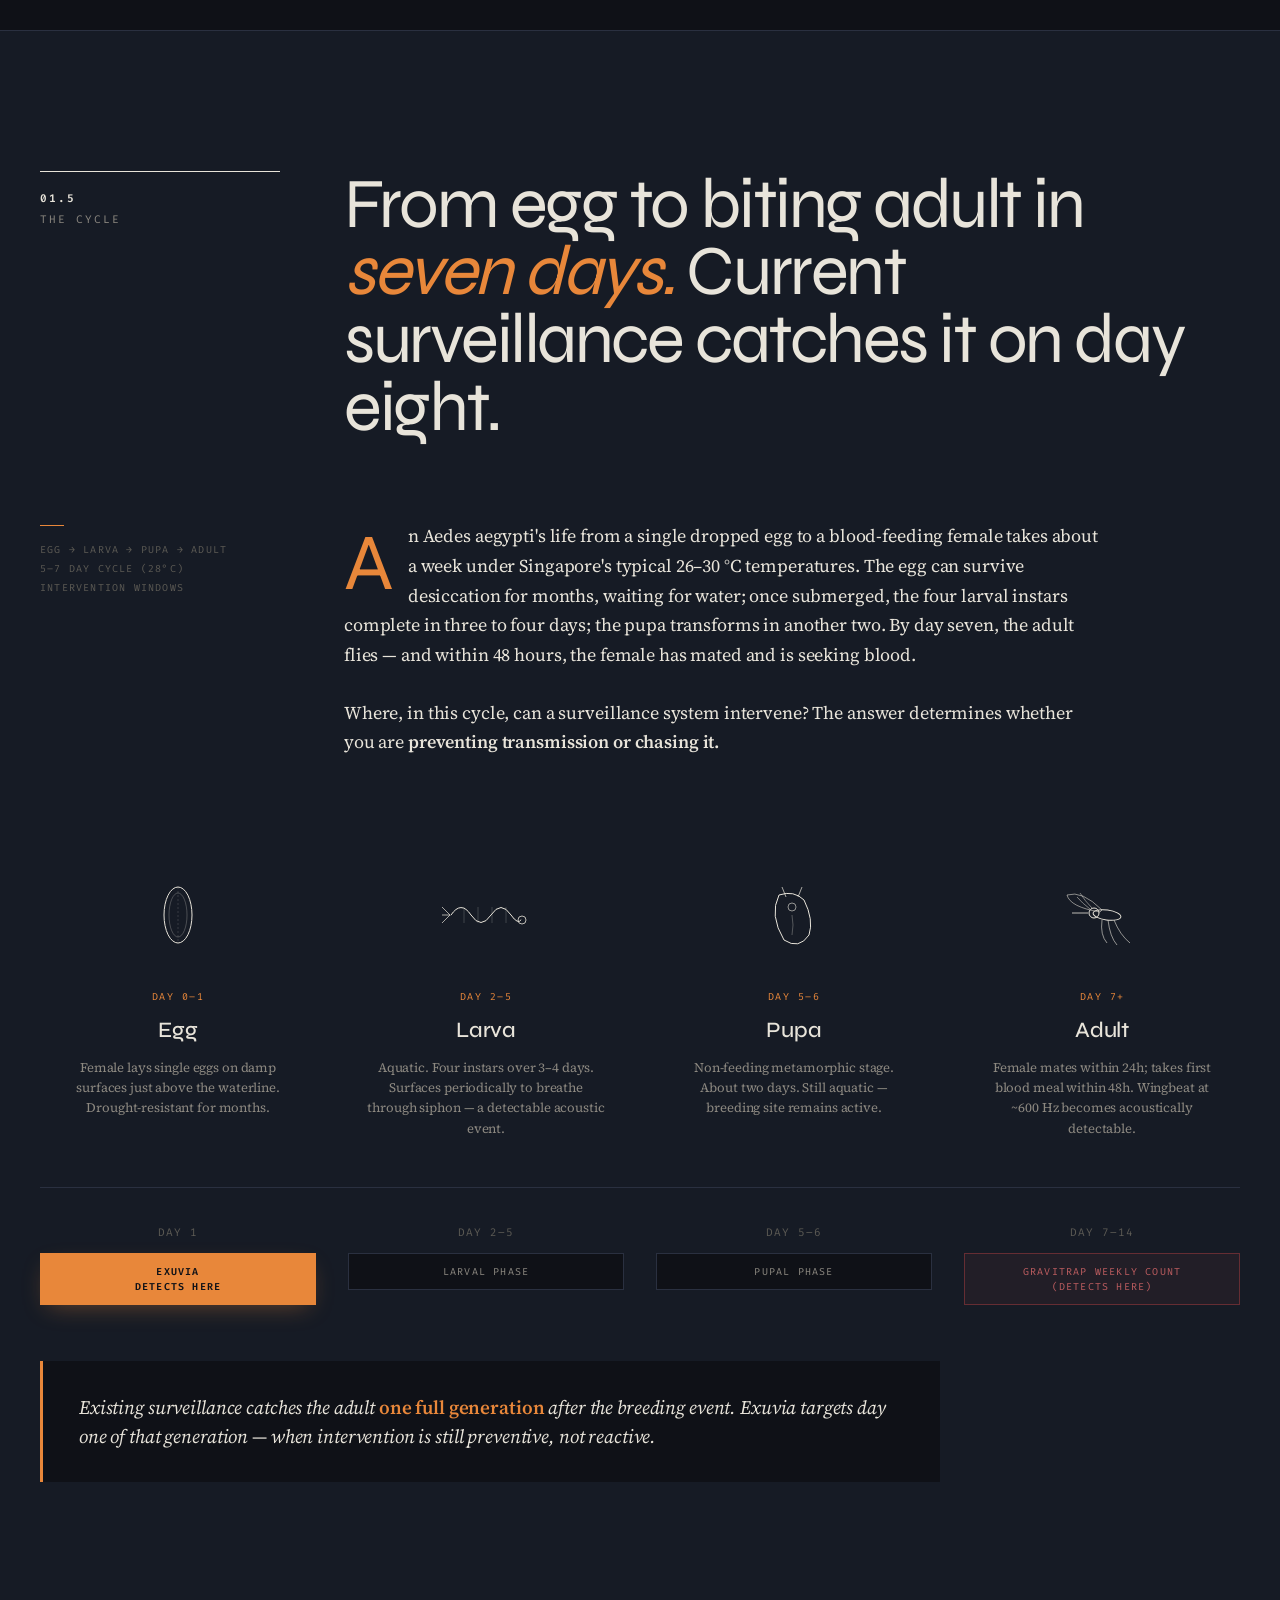
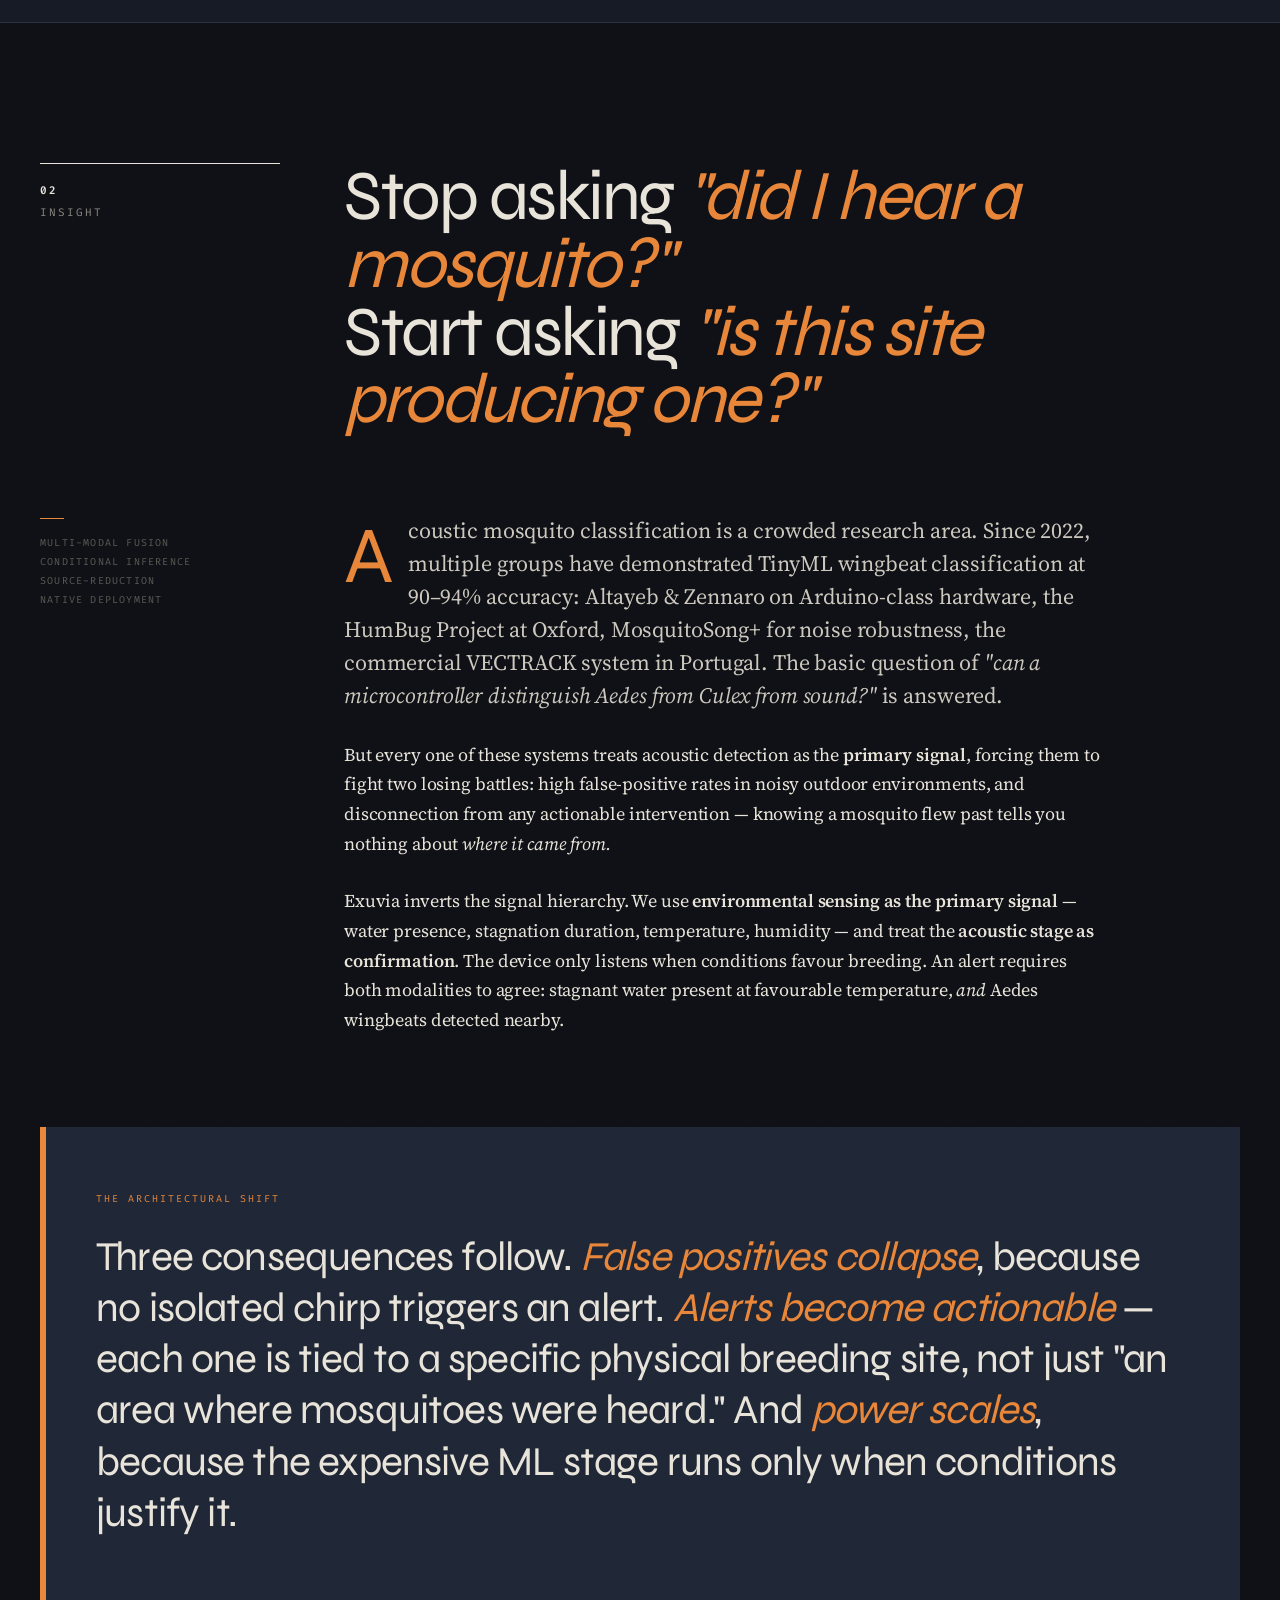
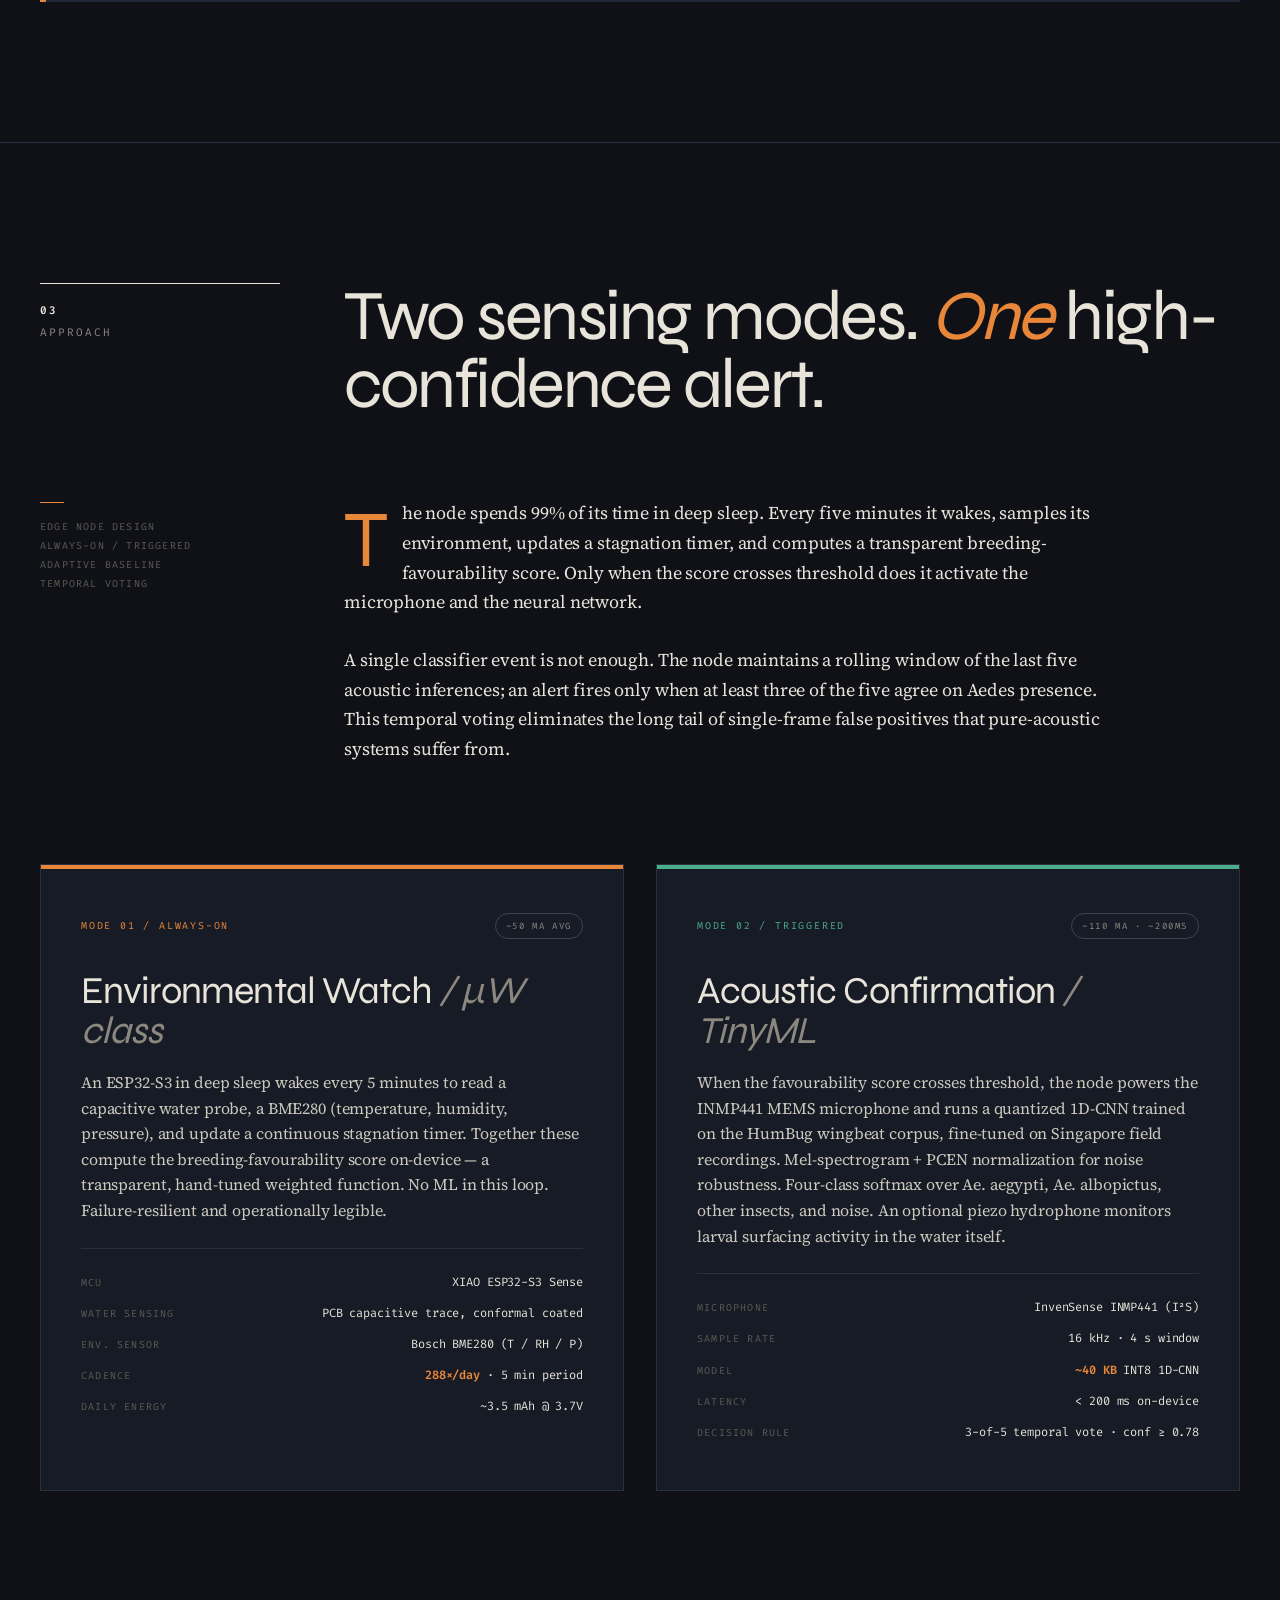
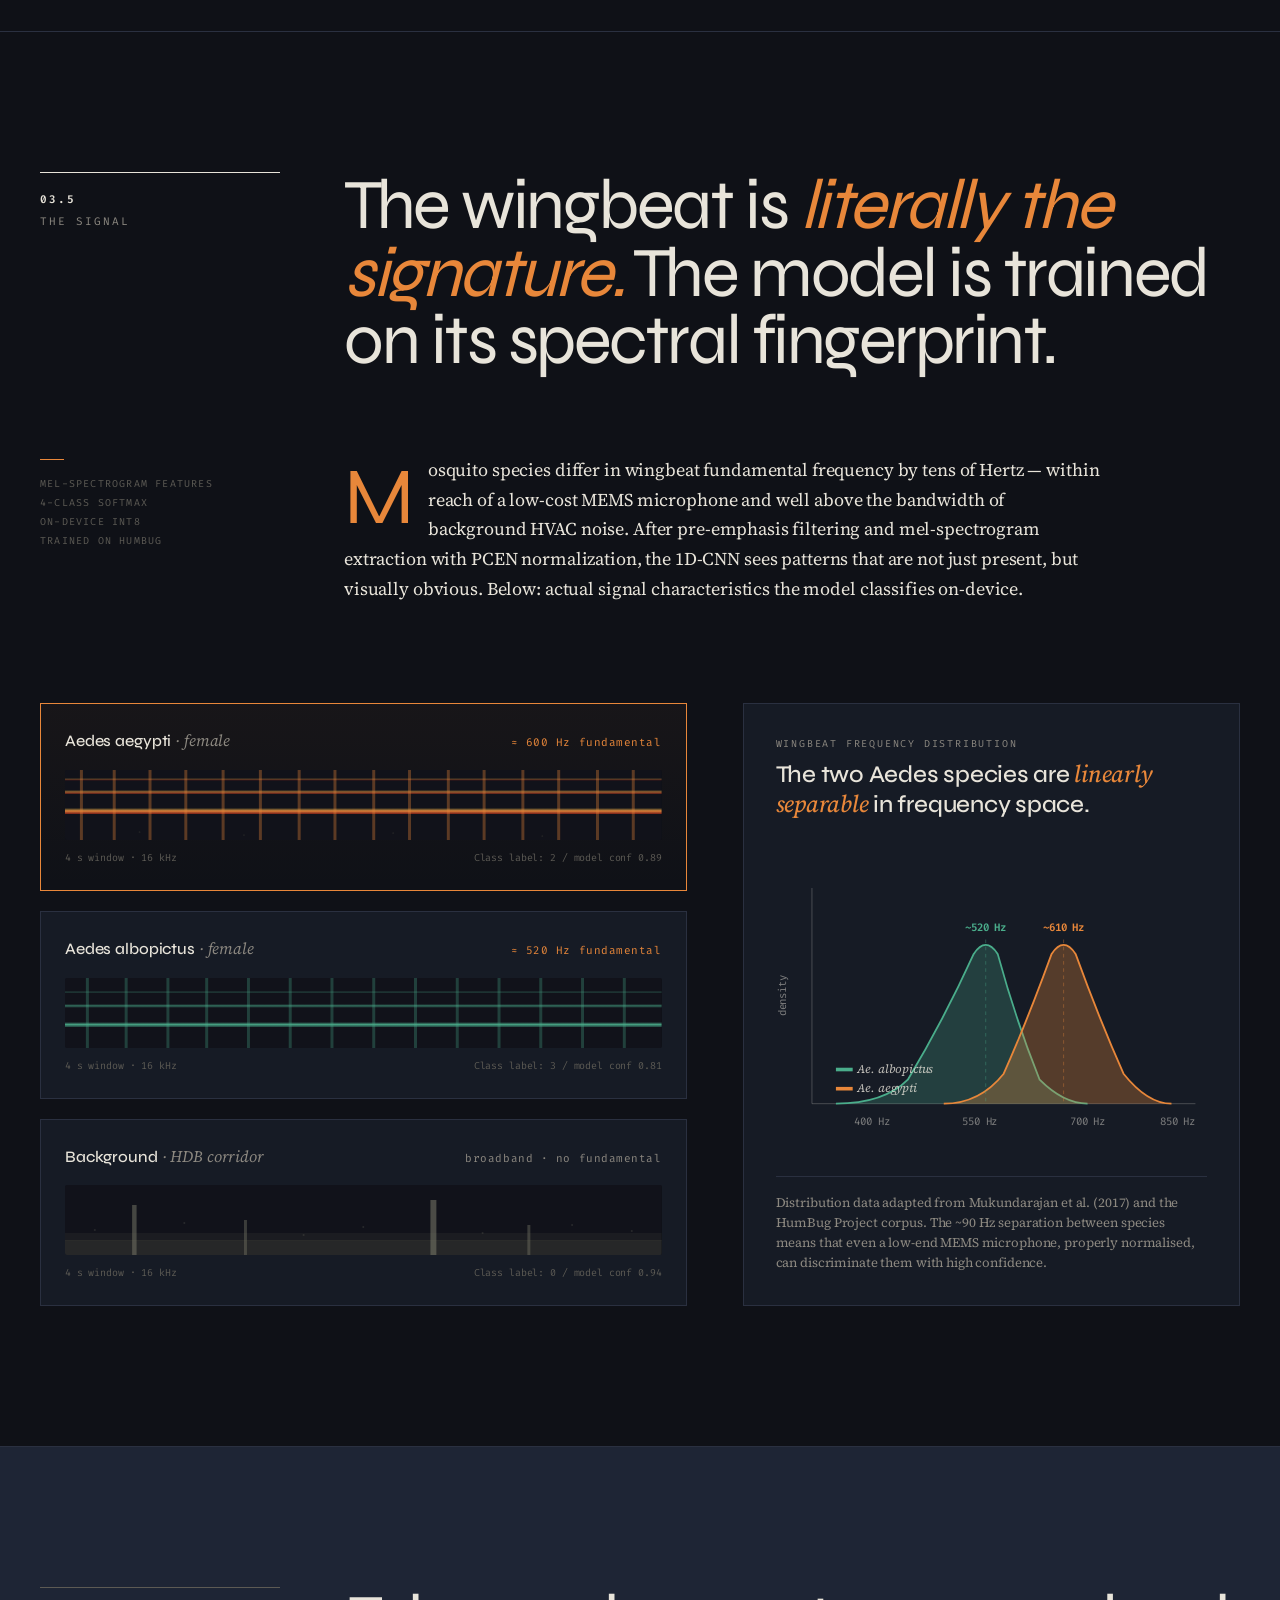
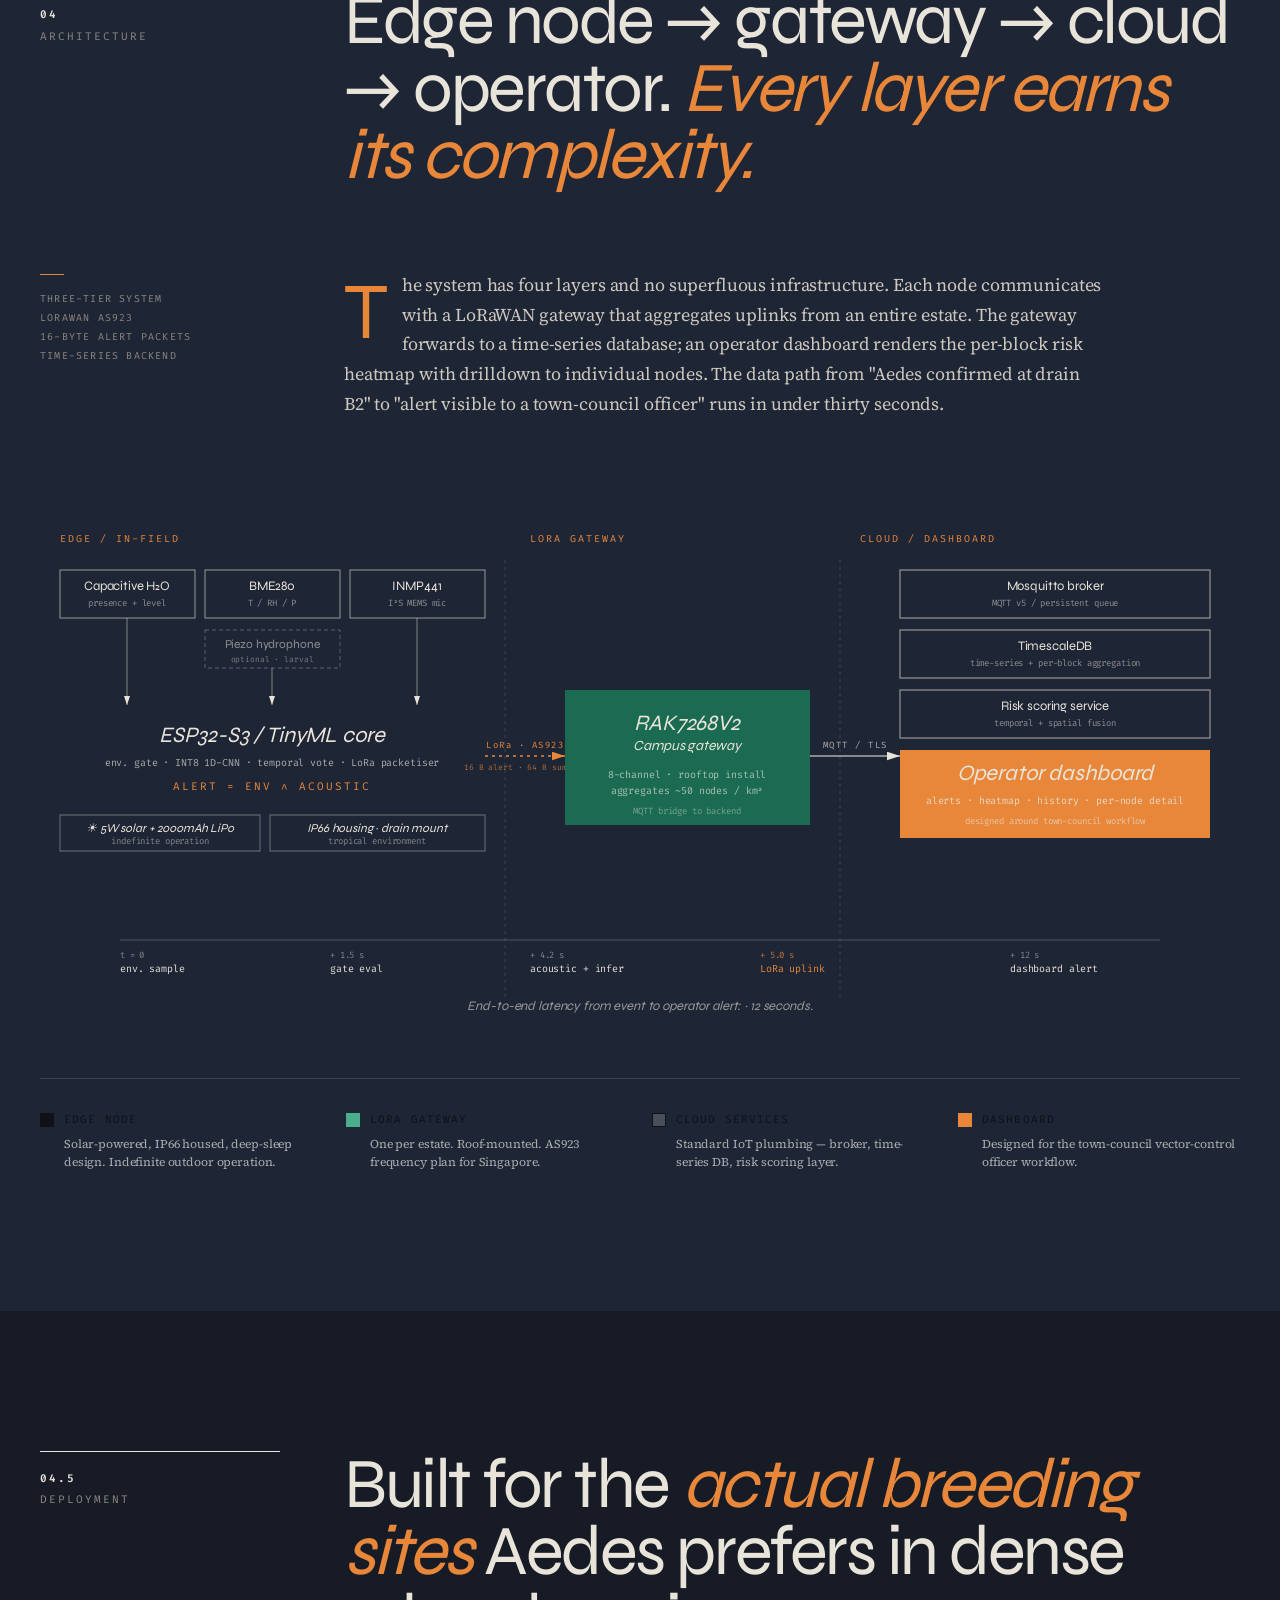
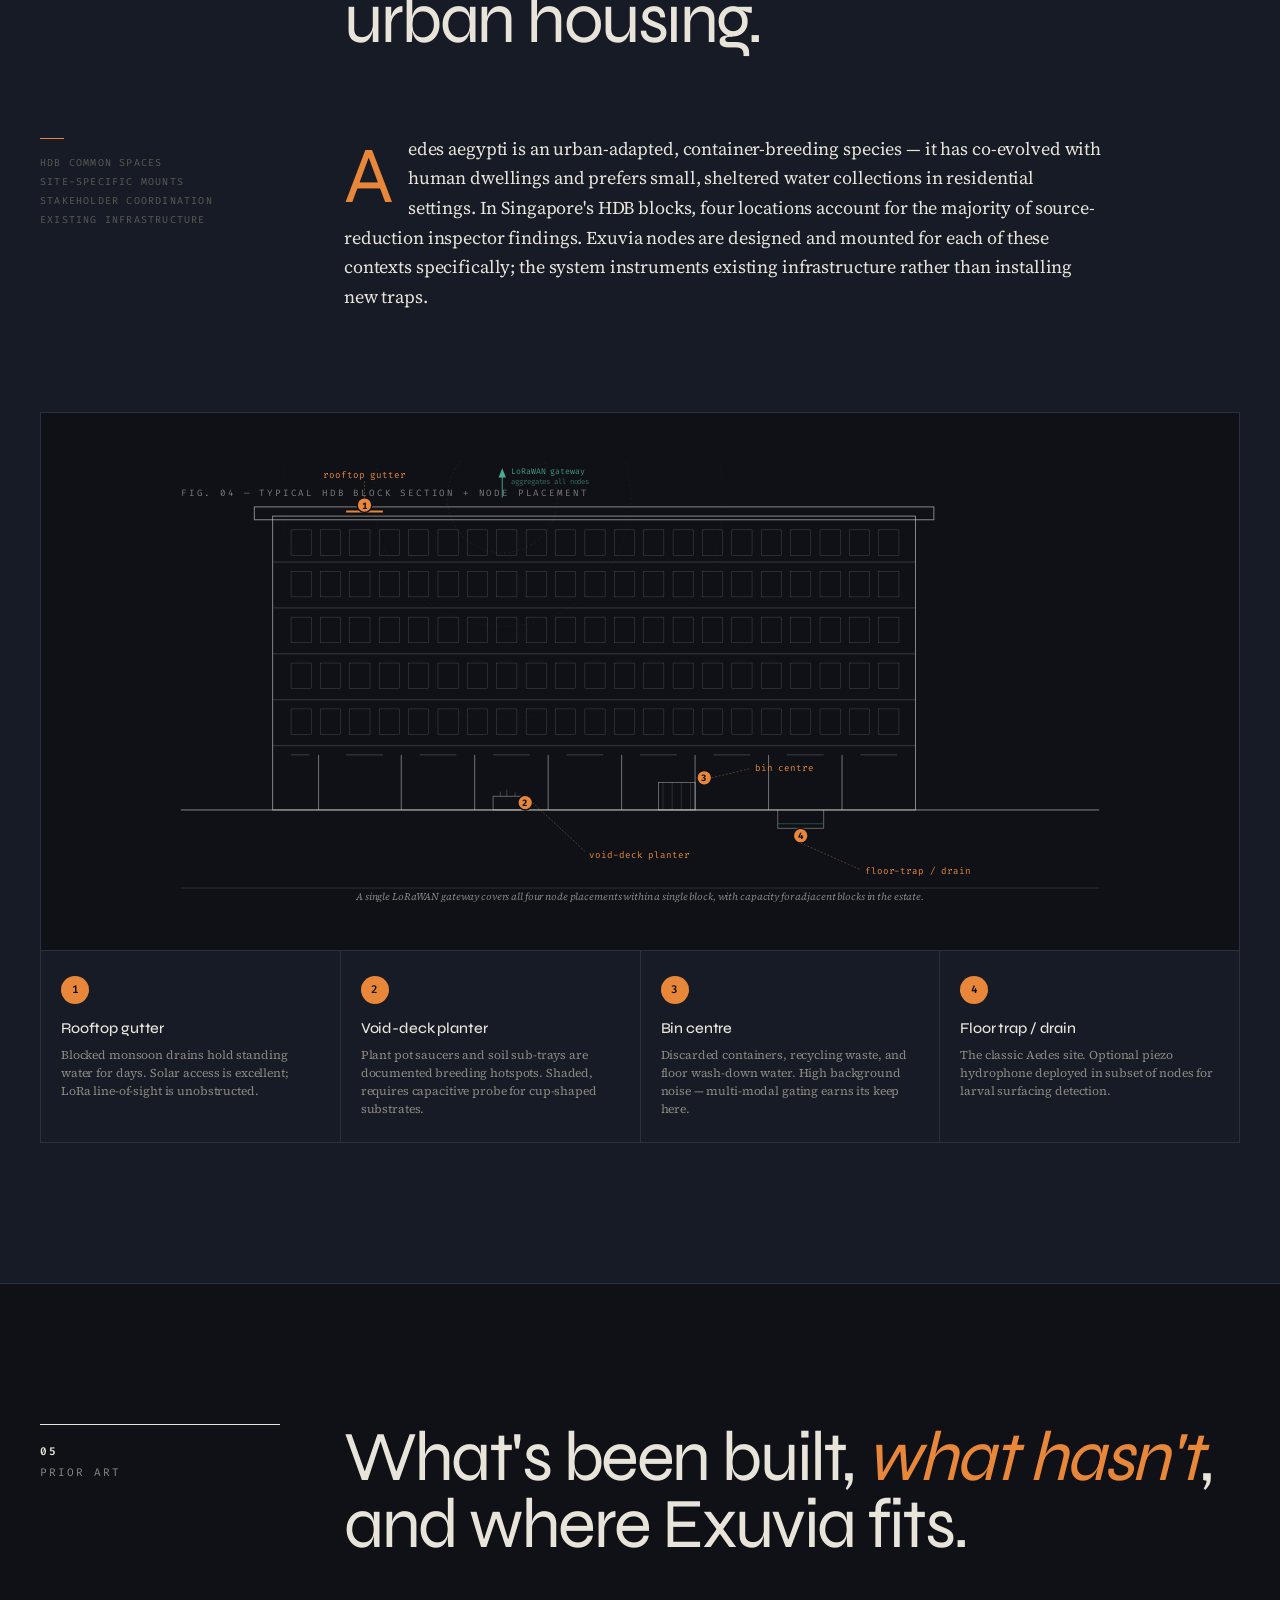
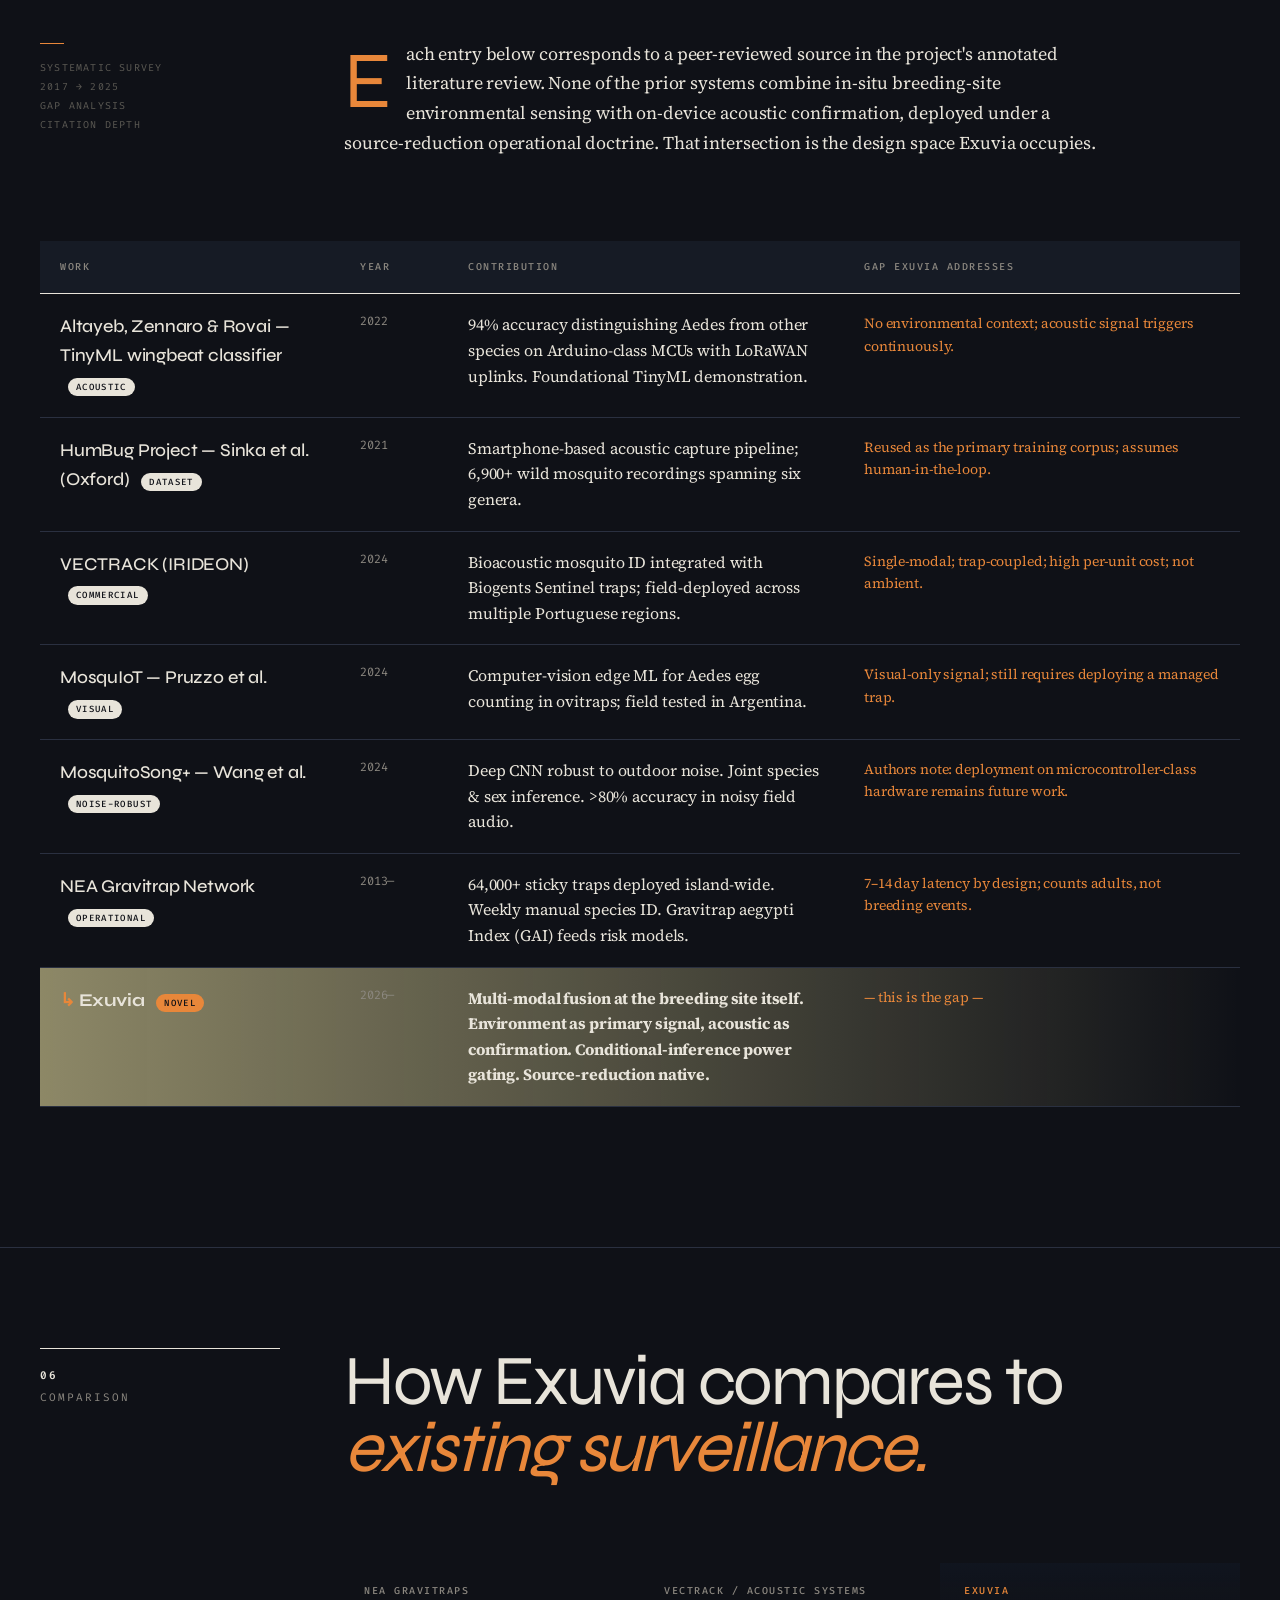
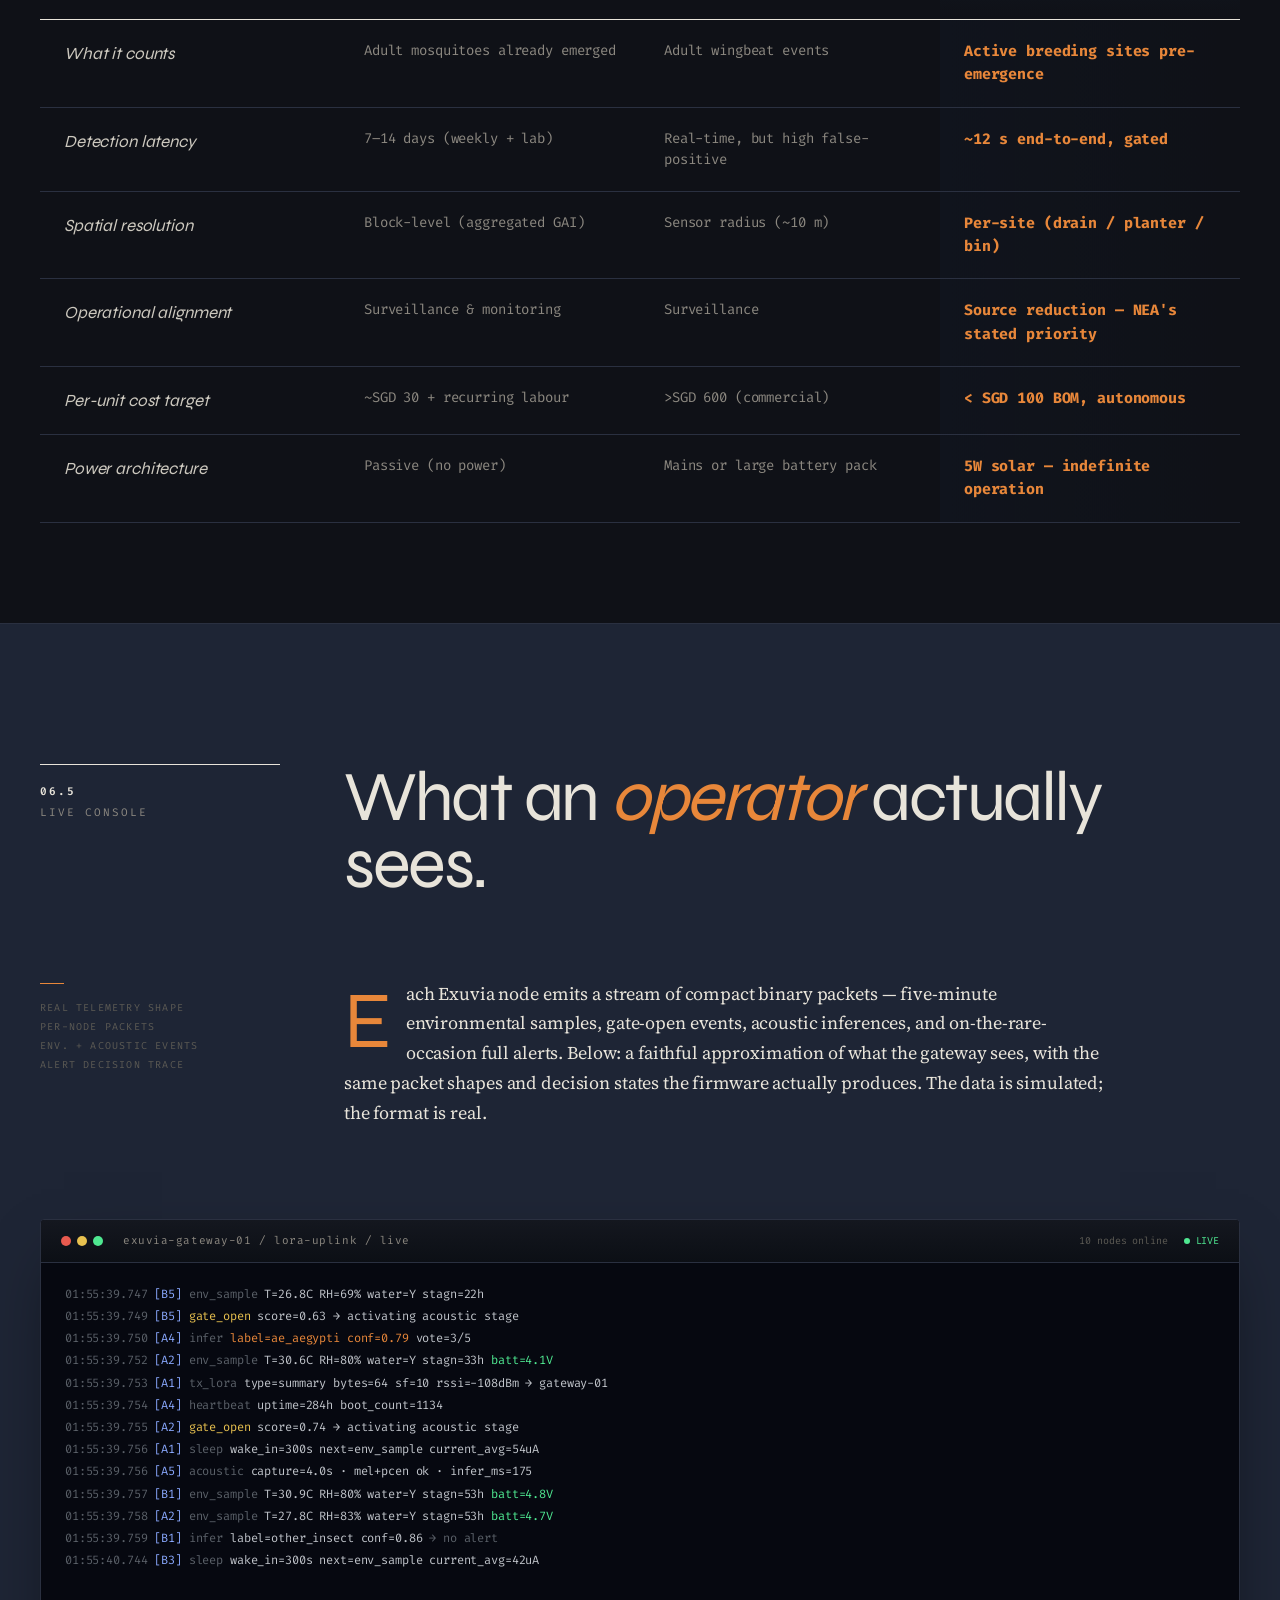
==== commit 4a66e957: "Update index.html" ====
--- a/index.html
+++ b/index.html
@@ -1653,7 +1653,7 @@
 
     <div class="hero-body">
       <p class="hero-lede">
-        Singapore counts mosquitoes after they've already emerged. Exuvia listens for them <strong>at the breeding site itself</strong> — combining always-on environmental sensing with on-device TinyML acoustic confirmation, so a stagnant drain is flagged in hours, not days.
+        Singapore counts mosquitoes after they've already emerged. Exuvia listens for them <strong>at the breeding site itself,</strong>combining smart environmental sensing with on-device TinyML acoustic confirmation, so a stagnant drain is flagged in hours, not days.
       </p>
 
       <div class="hero-vitals">
